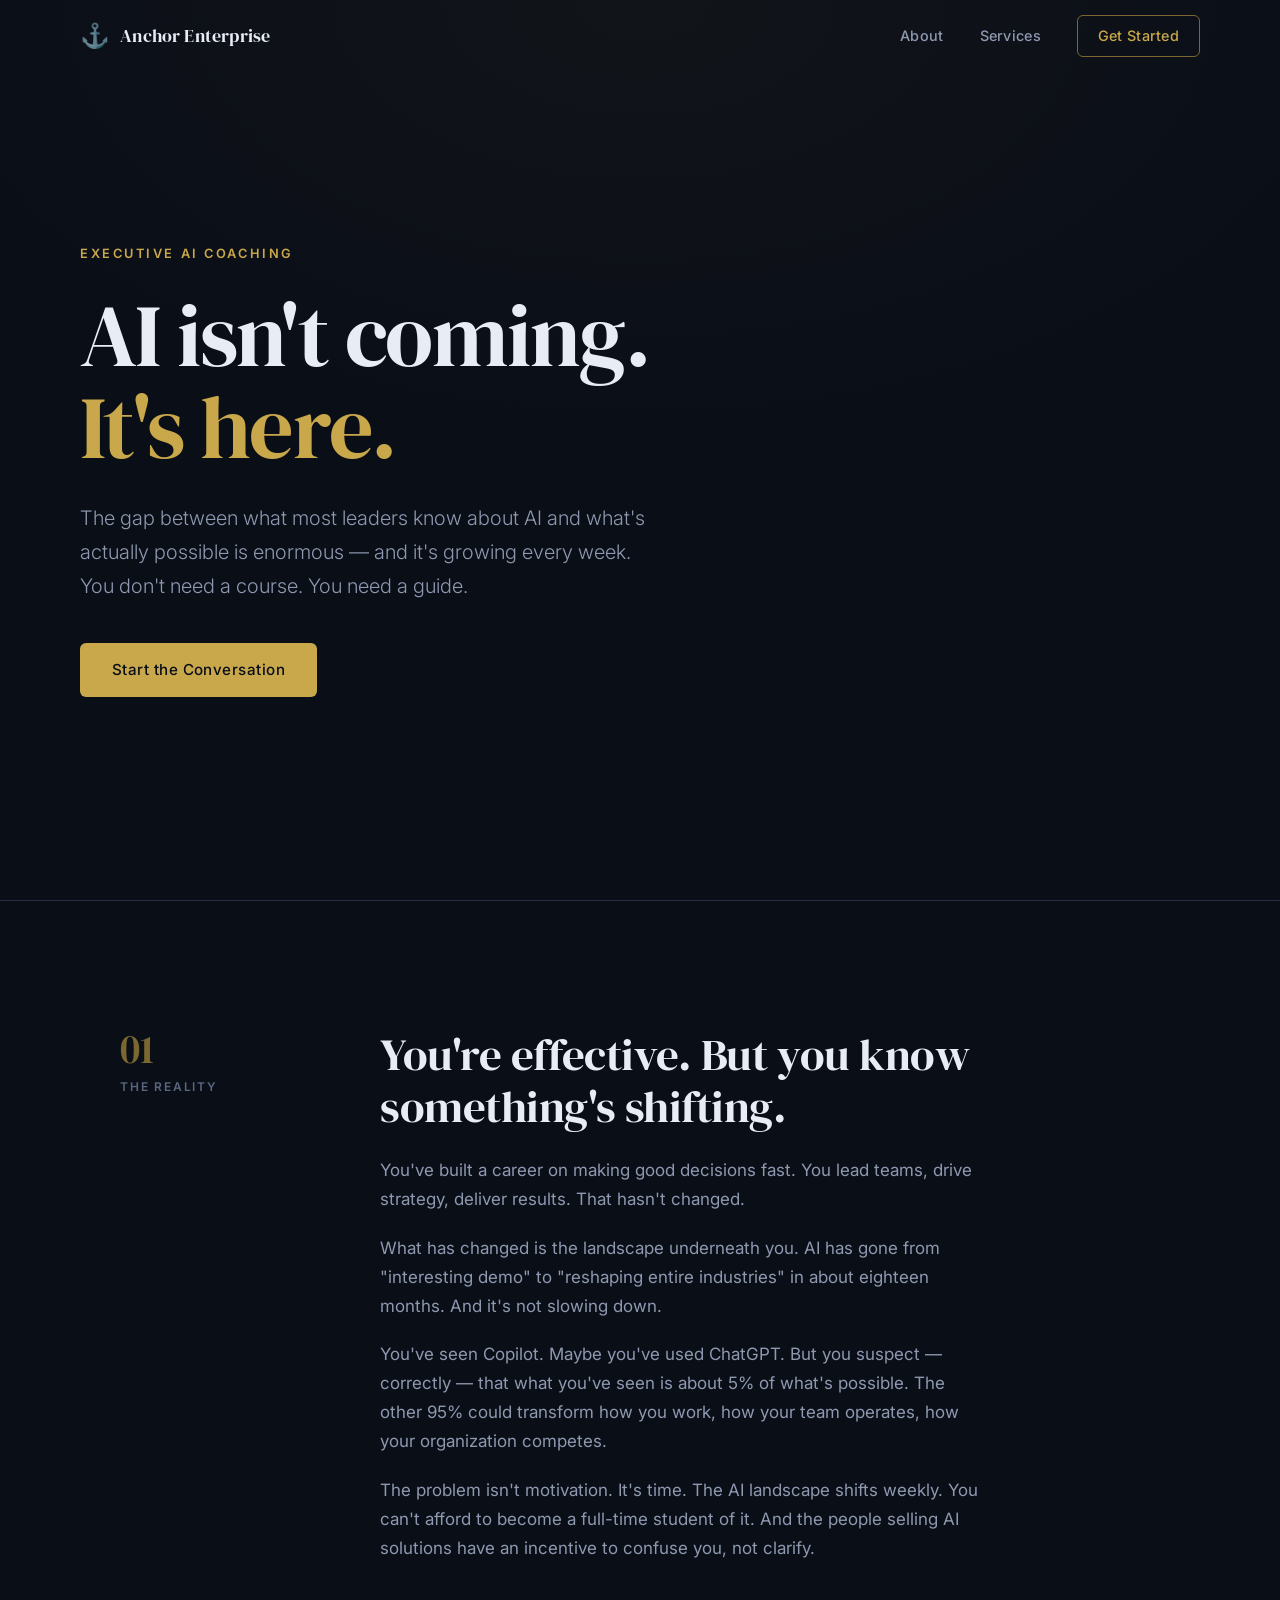
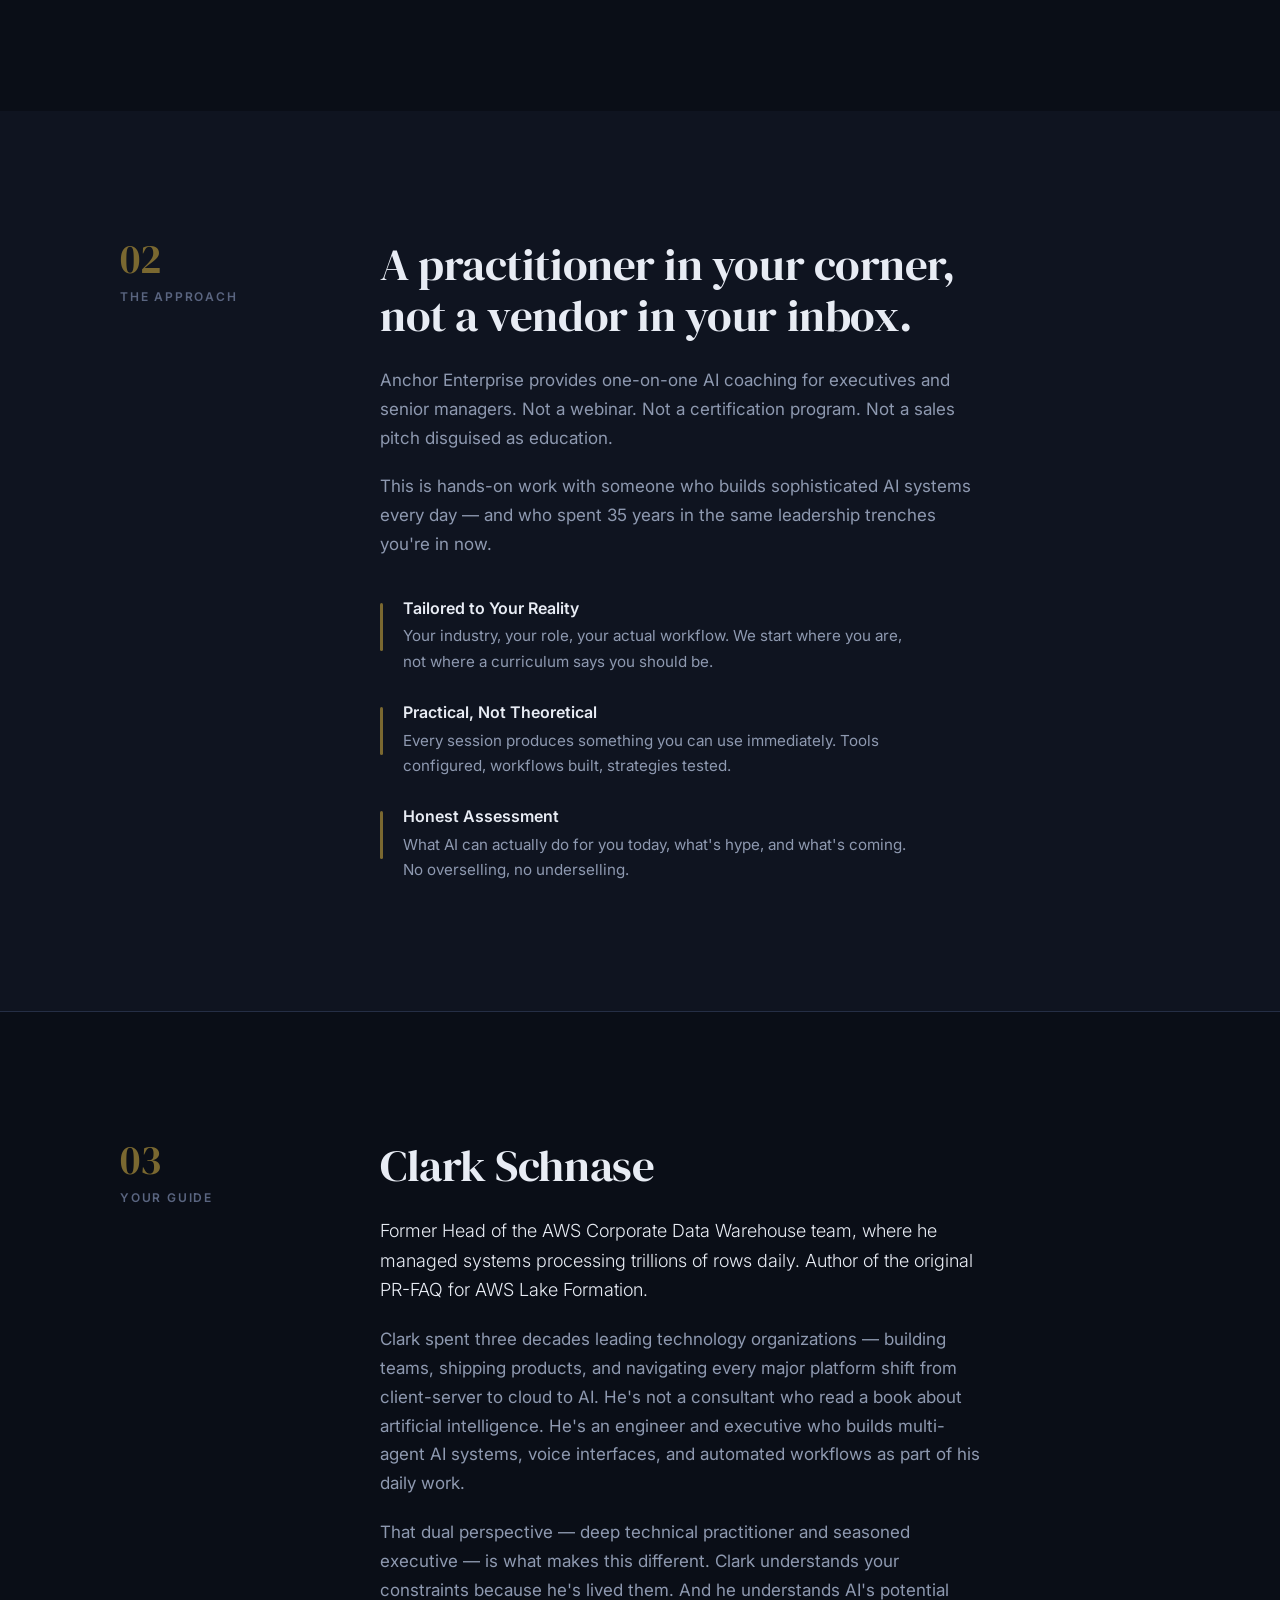
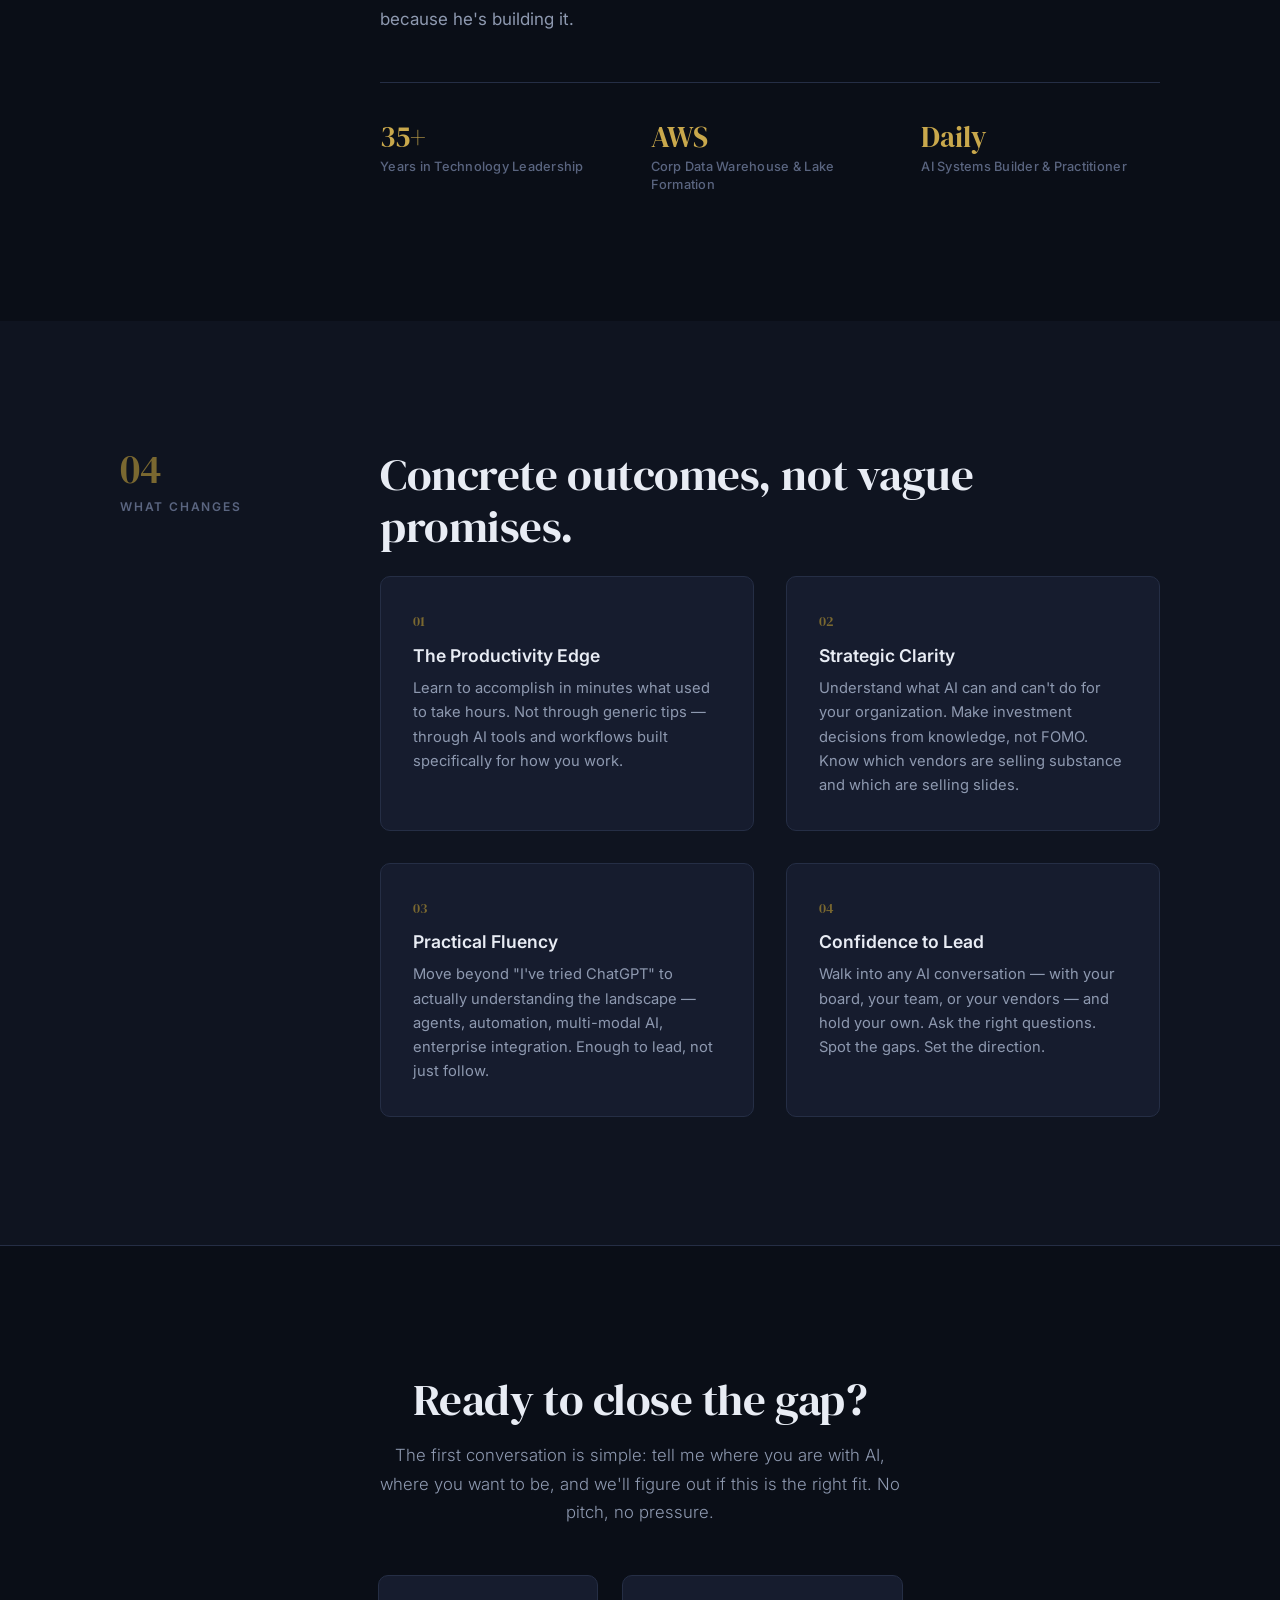
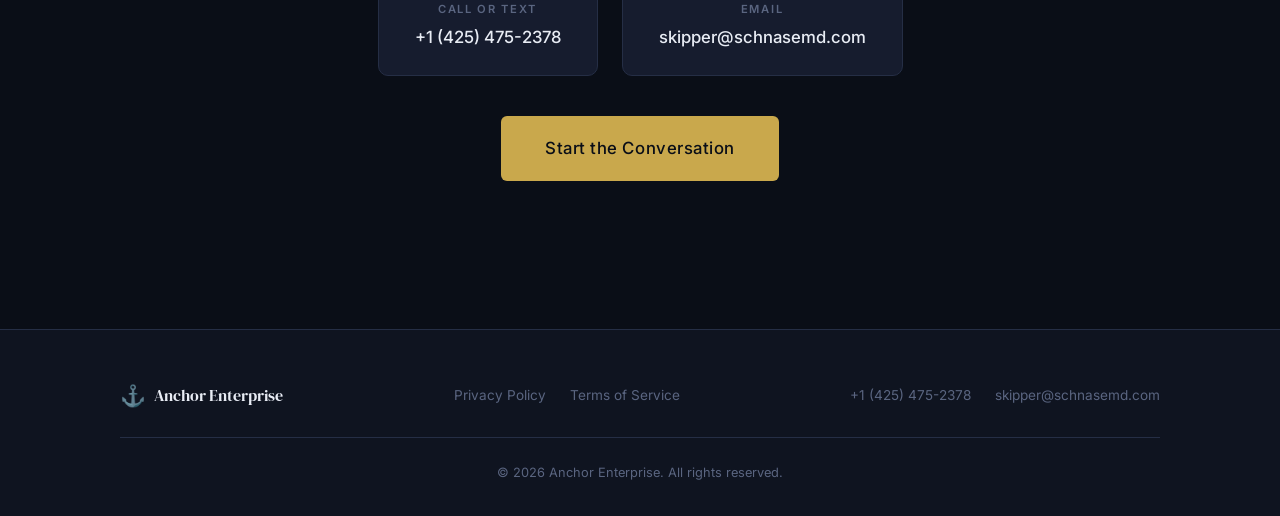
==== index.html @ 8efbda80 "Initial commit: Anchor Enterprise website Static site for anchor-enterprise.com — executive AI coach" ====
<!DOCTYPE html>
<html lang="en">
<head>
    <meta charset="UTF-8">
    <meta name="viewport" content="width=device-width, initial-scale=1.0">
    <title>Anchor Enterprise — Executive AI Coaching</title>
    <meta name="description" content="One-on-one AI coaching for executives and managers. Bridge the gap between what you know about AI and what's actually possible. Led by Clark Schnase, former Head of AWS Corp Data Warehouse.">
    <meta name="keywords" content="executive AI coaching, AI consulting, leadership AI training, Clark Schnase, AI strategy">
    <meta property="og:title" content="Anchor Enterprise — Executive AI Coaching">
    <meta property="og:description" content="AI has exploded far beyond chatbots. Most executives don't know what they're missing. We fix that.">
    <meta property="og:type" content="website">
    <meta property="og:url" content="https://anchor-enterprise.com">
    <link rel="canonical" href="https://anchor-enterprise.com">
    <link rel="preconnect" href="https://fonts.googleapis.com">
    <link rel="preconnect" href="https://fonts.gstatic.com" crossorigin>
    <link href="https://fonts.googleapis.com/css2?family=DM+Serif+Display&family=Inter:wght@300;400;500;600&display=swap" rel="stylesheet">
    <link rel="stylesheet" href="styles.css">
</head>
<body>
    <!-- Navigation -->
    <nav class="nav" id="nav">
        <div class="nav-inner">
            <a href="/" class="nav-logo">
                <span class="anchor-icon">⚓</span>
                <span class="logo-text">Anchor Enterprise</span>
            </a>
            <div class="nav-links">
                <a href="#about">About</a>
                <a href="#services">Services</a>
                <a href="#contact" class="nav-cta">Get Started</a>
            </div>
            <button class="mobile-toggle" id="mobile-toggle" aria-label="Menu">
                <span></span>
                <span></span>
            </button>
        </div>
    </nav>

    <!-- Mobile Menu -->
    <div class="mobile-menu" id="mobile-menu">
        <a href="#about">About</a>
        <a href="#services">Services</a>
        <a href="#contact" class="nav-cta">Get Started</a>
    </div>

    <!-- Hero -->
    <header class="hero">
        <div class="hero-content">
            <div class="hero-eyebrow reveal">Executive AI Coaching</div>
            <h1 class="hero-title reveal">
                AI isn't coming.<br>
                <span class="highlight">It's here.</span>
            </h1>
            <p class="hero-sub reveal">
                The gap between what most leaders know about AI and what's actually possible is enormous — and it's growing every week. You don't need a course. You need a guide.
            </p>
            <div class="hero-cta reveal">
                <a href="#contact" class="btn btn-primary">Start the Conversation</a>
            </div>
        </div>
        <div class="hero-fade"></div>
    </header>

    <!-- Problem -->
    <section class="section section-problem" id="problem">
        <div class="container">
            <div class="split">
                <div class="split-label reveal">
                    <span class="section-number">01</span>
                    <span class="section-label">The Reality</span>
                </div>
                <div class="split-content">
                    <h2 class="section-title reveal">You're effective. But you know something's shifting.</h2>
                    <div class="prose reveal">
                        <p>
                            You've built a career on making good decisions fast. You lead teams, drive strategy, deliver results. That hasn't changed.
                        </p>
                        <p>
                            What has changed is the landscape underneath you. AI has gone from "interesting demo" to "reshaping entire industries" in about eighteen months. And it's not slowing down.
                        </p>
                        <p>
                            You've seen Copilot. Maybe you've used ChatGPT. But you suspect — correctly — that what you've seen is about 5% of what's possible. The other 95% could transform how you work, how your team operates, how your organization competes.
                        </p>
                        <p>
                            The problem isn't motivation. It's time. The AI landscape shifts weekly. You can't afford to become a full-time student of it. And the people selling AI solutions have an incentive to confuse you, not clarify.
                        </p>
                    </div>
                </div>
            </div>
        </div>
    </section>

    <!-- Solution -->
    <section class="section section-solution">
        <div class="container">
            <div class="split">
                <div class="split-label reveal">
                    <span class="section-number">02</span>
                    <span class="section-label">The Approach</span>
                </div>
                <div class="split-content">
                    <h2 class="section-title reveal">A practitioner in your corner,<br>not a vendor in your inbox.</h2>
                    <div class="prose reveal">
                        <p>
                            Anchor Enterprise provides one-on-one AI coaching for executives and senior managers. Not a webinar. Not a certification program. Not a sales pitch disguised as education.
                        </p>
                        <p>
                            This is hands-on work with someone who builds sophisticated AI systems every day — and who spent 35 years in the same leadership trenches you're in now.
                        </p>
                    </div>
                    <div class="features reveal">
                        <div class="feature">
                            <div class="feature-marker"></div>
                            <div>
                                <h3>Tailored to Your Reality</h3>
                                <p>Your industry, your role, your actual workflow. We start where you are, not where a curriculum says you should be.</p>
                            </div>
                        </div>
                        <div class="feature">
                            <div class="feature-marker"></div>
                            <div>
                                <h3>Practical, Not Theoretical</h3>
                                <p>Every session produces something you can use immediately. Tools configured, workflows built, strategies tested.</p>
                            </div>
                        </div>
                        <div class="feature">
                            <div class="feature-marker"></div>
                            <div>
                                <h3>Honest Assessment</h3>
                                <p>What AI can actually do for you today, what's hype, and what's coming. No overselling, no underselling.</p>
                            </div>
                        </div>
                    </div>
                </div>
            </div>
        </div>
    </section>

    <!-- About -->
    <section class="section section-about" id="about">
        <div class="container">
            <div class="split">
                <div class="split-label reveal">
                    <span class="section-number">03</span>
                    <span class="section-label">Your Guide</span>
                </div>
                <div class="split-content">
                    <h2 class="section-title reveal">Clark Schnase</h2>
                    <div class="prose reveal">
                        <p class="lead">
                            Former Head of the AWS Corporate Data Warehouse team, where he managed systems processing trillions of rows daily. Author of the original PR-FAQ for AWS Lake Formation.
                        </p>
                        <p>
                            Clark spent three decades leading technology organizations — building teams, shipping products, and navigating every major platform shift from client-server to cloud to AI. He's not a consultant who read a book about artificial intelligence. He's an engineer and executive who builds multi-agent AI systems, voice interfaces, and automated workflows as part of his daily work.
                        </p>
                        <p>
                            That dual perspective — deep technical practitioner and seasoned executive — is what makes this different. Clark understands your constraints because he's lived them. And he understands AI's potential because he's building it.
                        </p>
                    </div>
                    <div class="credentials reveal">
                        <div class="credential">
                            <span class="credential-number">35+</span>
                            <span class="credential-label">Years in Technology Leadership</span>
                        </div>
                        <div class="credential">
                            <span class="credential-number">AWS</span>
                            <span class="credential-label">Corp Data Warehouse &amp; Lake Formation</span>
                        </div>
                        <div class="credential">
                            <span class="credential-number">Daily</span>
                            <span class="credential-label">AI Systems Builder &amp; Practitioner</span>
                        </div>
                    </div>
                </div>
            </div>
        </div>
    </section>

    <!-- Outcomes -->
    <section class="section section-outcomes" id="services">
        <div class="container">
            <div class="split">
                <div class="split-label reveal">
                    <span class="section-number">04</span>
                    <span class="section-label">What Changes</span>
                </div>
                <div class="split-content">
                    <h2 class="section-title reveal">Concrete outcomes, not vague promises.</h2>
                    <div class="outcomes-grid reveal">
                        <div class="outcome">
                            <span class="outcome-number">01</span>
                            <h3>The Productivity Edge</h3>
                            <p>Learn to accomplish in minutes what used to take hours. Not through generic tips — through AI tools and workflows built specifically for how you work.</p>
                        </div>
                        <div class="outcome">
                            <span class="outcome-number">02</span>
                            <h3>Strategic Clarity</h3>
                            <p>Understand what AI can and can't do for your organization. Make investment decisions from knowledge, not FOMO. Know which vendors are selling substance and which are selling slides.</p>
                        </div>
                        <div class="outcome">
                            <span class="outcome-number">03</span>
                            <h3>Practical Fluency</h3>
                            <p>Move beyond "I've tried ChatGPT" to actually understanding the landscape — agents, automation, multi-modal AI, enterprise integration. Enough to lead, not just follow.</p>
                        </div>
                        <div class="outcome">
                            <span class="outcome-number">04</span>
                            <h3>Confidence to Lead</h3>
                            <p>Walk into any AI conversation — with your board, your team, or your vendors — and hold your own. Ask the right questions. Spot the gaps. Set the direction.</p>
                        </div>
                    </div>
                </div>
            </div>
        </div>
    </section>

    <!-- Contact -->
    <section class="section section-contact" id="contact">
        <div class="container">
            <div class="contact-block reveal">
                <div class="contact-header">
                    <h2 class="section-title">Ready to close the gap?</h2>
                    <p class="contact-sub">The first conversation is simple: tell me where you are with AI, where you want to be, and we'll figure out if this is the right fit. No pitch, no pressure.</p>
                </div>
                <div class="contact-methods">
                    <a href="tel:+14254752378" class="contact-method">
                        <span class="contact-label">Call or Text</span>
                        <span class="contact-value">+1 (425) 475-2378</span>
                    </a>
                    <a href="mailto:skipper@schnasemd.com" class="contact-method">
                        <span class="contact-label">Email</span>
                        <span class="contact-value">skipper@schnasemd.com</span>
                    </a>
                </div>
                <div class="contact-cta">
                    <a href="mailto:skipper@schnasemd.com?subject=AI%20Coaching%20Inquiry" class="btn btn-primary btn-large">Start the Conversation</a>
                </div>
            </div>
        </div>
    </section>

    <!-- Footer -->
    <footer class="footer">
        <div class="container">
            <div class="footer-inner">
                <div class="footer-brand">
                    <span class="anchor-icon">⚓</span>
                    <span>Anchor Enterprise</span>
                </div>
                <div class="footer-links">
                    <a href="/privacy.html">Privacy Policy</a>
                    <a href="/terms.html">Terms of Service</a>
                </div>
                <div class="footer-contact">
                    <a href="tel:+14254752378">+1 (425) 475-2378</a>
                    <a href="mailto:skipper@schnasemd.com">skipper@schnasemd.com</a>
                </div>
            </div>
            <div class="footer-bottom">
                <p>&copy; 2026 Anchor Enterprise. All rights reserved.</p>
            </div>
        </div>
    </footer>

    <script src="main.js"></script>
</body>
</html>
---- styles.css ----
/* ============================================
   Anchor Enterprise — Styles
   ============================================ */

/* --- Design Tokens --- */
:root {
    /* Palette */
    --bg-deep:      #0a0e17;
    --bg-primary:   #0f1420;
    --bg-elevated:  #161c2e;
    --bg-surface:   #1c2438;
    --border:       #252e45;
    --border-light: #2a3452;

    /* Text */
    --text-primary:   #e8ecf4;
    --text-secondary: #8e99b0;
    --text-tertiary:  #5a6580;
    --text-inverse:   #0a0e17;

    /* Accent — warm gold */
    --accent:       #c9a84c;
    --accent-light: #dfc06e;
    --accent-dim:   #7a6830;
    --accent-glow:  rgba(201, 168, 76, 0.12);

    /* Typography */
    --font-heading: 'DM Serif Display', Georgia, serif;
    --font-body:    'Inter', -apple-system, BlinkMacSystemFont, 'Segoe UI', sans-serif;

    /* Spacing */
    --section-pad: clamp(80px, 10vw, 140px);
    --container:   1120px;

    /* Transitions */
    --ease-out: cubic-bezier(0.16, 1, 0.3, 1);
}

/* --- Reset & Base --- */
*, *::before, *::after {
    margin: 0;
    padding: 0;
    box-sizing: border-box;
}

html {
    scroll-behavior: smooth;
    -webkit-font-smoothing: antialiased;
    -moz-osx-font-smoothing: grayscale;
}

body {
    font-family: var(--font-body);
    font-weight: 400;
    font-size: 17px;
    line-height: 1.7;
    color: var(--text-secondary);
    background: var(--bg-deep);
    overflow-x: hidden;
}

::selection {
    background: var(--accent);
    color: var(--text-inverse);
}

a {
    color: var(--accent);
    text-decoration: none;
    transition: color 0.2s ease;
}

a:hover {
    color: var(--accent-light);
}

img {
    max-width: 100%;
    display: block;
}

/* --- Container --- */
.container {
    max-width: var(--container);
    margin: 0 auto;
    padding: 0 clamp(20px, 5vw, 40px);
}

/* --- Typography --- */
h1, h2, h3, h4 {
    font-family: var(--font-heading);
    color: var(--text-primary);
    font-weight: 400;
    line-height: 1.15;
}

.section-title {
    font-size: clamp(1.8rem, 4vw, 2.8rem);
    margin-bottom: 1.5rem;
    letter-spacing: -0.01em;
}

.prose p {
    margin-bottom: 1.25rem;
    max-width: 600px;
}

.prose p.lead {
    font-size: 1.125rem;
    color: var(--text-primary);
    font-weight: 300;
    line-height: 1.65;
}

/* --- Navigation --- */
.nav {
    position: fixed;
    top: 0;
    left: 0;
    right: 0;
    z-index: 1000;
    padding: 0 clamp(20px, 5vw, 40px);
    transition: background 0.3s ease, box-shadow 0.3s ease;
}

.nav.scrolled {
    background: rgba(15, 20, 32, 0.92);
    backdrop-filter: blur(20px);
    -webkit-backdrop-filter: blur(20px);
    box-shadow: 0 1px 0 var(--border);
}

.nav-inner {
    max-width: var(--container);
    margin: 0 auto;
    display: flex;
    align-items: center;
    justify-content: space-between;
    height: 72px;
}

.nav-logo {
    display: flex;
    align-items: center;
    gap: 10px;
    color: var(--text-primary);
    font-family: var(--font-heading);
    font-size: 1.15rem;
    letter-spacing: 0.01em;
}

.nav-logo:hover {
    color: var(--text-primary);
}

.anchor-icon {
    font-size: 1.3em;
    opacity: 0.7;
}

.nav-links {
    display: flex;
    align-items: center;
    gap: 36px;
}

.nav-links a {
    color: var(--text-secondary);
    font-size: 0.9rem;
    font-weight: 500;
    letter-spacing: 0.02em;
    transition: color 0.2s ease;
}

.nav-links a:hover {
    color: var(--text-primary);
}

.nav-links .nav-cta {
    color: var(--accent);
    border: 1px solid var(--accent-dim);
    padding: 8px 20px;
    border-radius: 6px;
    transition: all 0.2s ease;
}

.nav-links .nav-cta:hover {
    background: var(--accent-glow);
    border-color: var(--accent);
    color: var(--accent-light);
}

/* Mobile Toggle */
.mobile-toggle {
    display: none;
    flex-direction: column;
    gap: 6px;
    background: none;
    border: none;
    cursor: pointer;
    padding: 8px;
}

.mobile-toggle span {
    width: 24px;
    height: 2px;
    background: var(--text-secondary);
    transition: all 0.3s ease;
}

.mobile-menu {
    display: none;
    position: fixed;
    top: 72px;
    left: 0;
    right: 0;
    background: rgba(15, 20, 32, 0.98);
    backdrop-filter: blur(20px);
    padding: 20px clamp(20px, 5vw, 40px);
    z-index: 999;
    flex-direction: column;
    gap: 16px;
    border-bottom: 1px solid var(--border);
}

.mobile-menu a {
    color: var(--text-secondary);
    font-size: 1rem;
    padding: 8px 0;
}

.mobile-menu.open {
    display: flex;
}

/* --- Hero --- */
.hero {
    min-height: 100vh;
    display: flex;
    align-items: center;
    justify-content: center;
    position: relative;
    padding: 120px clamp(20px, 5vw, 40px) 80px;
    background:
        radial-gradient(ellipse 60% 50% at 50% 0%, rgba(201, 168, 76, 0.04) 0%, transparent 100%),
        var(--bg-deep);
}

.hero-content {
    max-width: var(--container);
    width: 100%;
}

.hero-eyebrow {
    font-size: 0.8rem;
    font-weight: 600;
    letter-spacing: 0.2em;
    text-transform: uppercase;
    color: var(--accent);
    margin-bottom: 24px;
}

.hero-title {
    font-size: clamp(2.8rem, 7vw, 5.5rem);
    line-height: 1.05;
    margin-bottom: 28px;
    letter-spacing: -0.02em;
}

.hero-title .highlight {
    color: var(--accent);
}

.hero-sub {
    font-size: clamp(1.05rem, 1.8vw, 1.25rem);
    max-width: 580px;
    line-height: 1.7;
    margin-bottom: 40px;
    font-weight: 300;
}

.hero-fade {
    position: absolute;
    bottom: 0;
    left: 0;
    right: 0;
    height: 120px;
    background: linear-gradient(to bottom, transparent, var(--bg-deep));
    pointer-events: none;
}

/* --- Buttons --- */
.btn {
    display: inline-block;
    font-family: var(--font-body);
    font-weight: 500;
    font-size: 0.95rem;
    letter-spacing: 0.03em;
    border: none;
    cursor: pointer;
    transition: all 0.25s var(--ease-out);
    border-radius: 6px;
}

.btn-primary {
    background: var(--accent);
    color: var(--text-inverse);
    padding: 14px 32px;
}

.btn-primary:hover {
    background: var(--accent-light);
    color: var(--text-inverse);
    transform: translateY(-1px);
    box-shadow: 0 8px 30px rgba(201, 168, 76, 0.2);
}

.btn-large {
    padding: 18px 44px;
    font-size: 1.05rem;
}

/* --- Sections --- */
.section {
    padding: var(--section-pad) 0;
}

.section-problem {
    background: var(--bg-deep);
    border-top: 1px solid var(--border);
}

.section-solution {
    background: var(--bg-primary);
}

.section-about {
    background: var(--bg-deep);
    border-top: 1px solid var(--border);
}

.section-outcomes {
    background: var(--bg-primary);
}

.section-contact {
    background: var(--bg-deep);
    border-top: 1px solid var(--border);
    padding-bottom: calc(var(--section-pad) + 20px);
}

/* --- Split Layout --- */
.split {
    display: grid;
    grid-template-columns: 200px 1fr;
    gap: 60px;
    align-items: start;
}

.split-label {
    display: flex;
    flex-direction: column;
    gap: 8px;
    position: sticky;
    top: 100px;
}

.section-number {
    font-family: var(--font-heading);
    font-size: 2.5rem;
    color: var(--accent-dim);
    line-height: 1;
}

.section-label {
    font-size: 0.75rem;
    font-weight: 600;
    letter-spacing: 0.15em;
    text-transform: uppercase;
    color: var(--text-tertiary);
}

/* --- Features --- */
.features {
    display: flex;
    flex-direction: column;
    gap: 28px;
    margin-top: 40px;
}

.feature {
    display: flex;
    gap: 20px;
    align-items: flex-start;
}

.feature-marker {
    width: 3px;
    min-height: 48px;
    background: var(--accent-dim);
    border-radius: 2px;
    margin-top: 4px;
    flex-shrink: 0;
}

.feature h3 {
    font-family: var(--font-body);
    font-size: 1rem;
    font-weight: 600;
    margin-bottom: 6px;
    color: var(--text-primary);
}

.feature p {
    font-size: 0.95rem;
    color: var(--text-secondary);
    max-width: 520px;
}

/* --- Credentials --- */
.credentials {
    display: grid;
    grid-template-columns: repeat(3, 1fr);
    gap: 32px;
    margin-top: 48px;
    padding-top: 40px;
    border-top: 1px solid var(--border);
}

.credential {
    display: flex;
    flex-direction: column;
    gap: 6px;
}

.credential-number {
    font-family: var(--font-heading);
    font-size: 1.8rem;
    color: var(--accent);
    line-height: 1;
}

.credential-label {
    font-size: 0.8rem;
    color: var(--text-tertiary);
    font-weight: 500;
    letter-spacing: 0.02em;
    line-height: 1.4;
}

/* --- Outcomes Grid --- */
.outcomes-grid {
    display: grid;
    grid-template-columns: repeat(2, 1fr);
    gap: 32px;
    margin-top: 12px;
}

.outcome {
    padding: 32px;
    background: var(--bg-elevated);
    border: 1px solid var(--border);
    border-radius: 10px;
    transition: border-color 0.3s ease, box-shadow 0.3s ease;
}

.outcome:hover {
    border-color: var(--border-light);
    box-shadow: 0 4px 20px rgba(0, 0, 0, 0.2);
}

.outcome-number {
    font-family: var(--font-heading);
    font-size: 0.9rem;
    color: var(--accent-dim);
    margin-bottom: 12px;
    display: block;
}

.outcome h3 {
    font-family: var(--font-body);
    font-size: 1.1rem;
    font-weight: 600;
    color: var(--text-primary);
    margin-bottom: 10px;
}

.outcome p {
    font-size: 0.92rem;
    line-height: 1.65;
    color: var(--text-secondary);
}

/* --- Contact --- */
.contact-block {
    max-width: 680px;
    margin: 0 auto;
    text-align: center;
}

.contact-header {
    margin-bottom: 48px;
}

.contact-header .section-title {
    margin-bottom: 16px;
}

.contact-sub {
    font-size: 1.05rem;
    max-width: 520px;
    margin: 0 auto;
    font-weight: 300;
}

.contact-methods {
    display: flex;
    gap: 24px;
    justify-content: center;
    margin-bottom: 40px;
}

.contact-method {
    display: flex;
    flex-direction: column;
    gap: 4px;
    padding: 24px 36px;
    background: var(--bg-elevated);
    border: 1px solid var(--border);
    border-radius: 10px;
    transition: all 0.3s ease;
    text-align: center;
}

.contact-method:hover {
    border-color: var(--accent-dim);
    background: var(--accent-glow);
}

.contact-label {
    font-size: 0.7rem;
    font-weight: 600;
    letter-spacing: 0.15em;
    text-transform: uppercase;
    color: var(--text-tertiary);
}

.contact-value {
    font-size: 1.05rem;
    color: var(--text-primary);
    font-weight: 500;
}

/* --- Footer --- */
.footer {
    background: var(--bg-primary);
    border-top: 1px solid var(--border);
    padding: 48px 0 32px;
}

.footer-inner {
    display: flex;
    justify-content: space-between;
    align-items: center;
    padding-bottom: 24px;
    border-bottom: 1px solid var(--border);
    margin-bottom: 24px;
    flex-wrap: wrap;
    gap: 20px;
}

.footer-brand {
    display: flex;
    align-items: center;
    gap: 8px;
    font-family: var(--font-heading);
    color: var(--text-primary);
    font-size: 1rem;
}

.footer-links {
    display: flex;
    gap: 24px;
}

.footer-links a {
    font-size: 0.85rem;
    color: var(--text-tertiary);
}

.footer-links a:hover {
    color: var(--text-secondary);
}

.footer-contact {
    display: flex;
    gap: 24px;
}

.footer-contact a {
    font-size: 0.85rem;
    color: var(--text-tertiary);
}

.footer-contact a:hover {
    color: var(--text-secondary);
}

.footer-bottom p {
    font-size: 0.8rem;
    color: var(--text-tertiary);
    text-align: center;
}

/* --- Reveal Animations --- */
.reveal {
    opacity: 0;
    transform: translateY(24px);
    transition: opacity 0.7s var(--ease-out), transform 0.7s var(--ease-out);
}

.reveal.visible {
    opacity: 1;
    transform: translateY(0);
}

/* Stagger children */
.reveal:nth-child(2) { transition-delay: 0.1s; }
.reveal:nth-child(3) { transition-delay: 0.2s; }
.reveal:nth-child(4) { transition-delay: 0.3s; }

/* --- Legal Pages --- */
.legal-page {
    padding-top: 120px;
    padding-bottom: var(--section-pad);
    background: var(--bg-deep);
    min-height: 100vh;
}

.legal-page .container {
    max-width: 760px;
}

.legal-page h1 {
    font-size: clamp(2rem, 4vw, 2.8rem);
    margin-bottom: 8px;
}

.legal-page .legal-updated {
    font-size: 0.85rem;
    color: var(--text-tertiary);
    margin-bottom: 48px;
}

.legal-page h2 {
    font-size: 1.3rem;
    margin-top: 40px;
    margin-bottom: 12px;
    color: var(--text-primary);
}

.legal-page h3 {
    font-family: var(--font-body);
    font-size: 1rem;
    font-weight: 600;
    margin-top: 24px;
    margin-bottom: 8px;
    color: var(--text-primary);
}

.legal-page p {
    margin-bottom: 12px;
    max-width: none;
}

.legal-page ul, .legal-page ol {
    margin-bottom: 12px;
    padding-left: 24px;
}

.legal-page li {
    margin-bottom: 6px;
}

.legal-page strong {
    color: var(--text-primary);
}

/* --- Responsive --- */
@media (max-width: 900px) {
    .split {
        grid-template-columns: 1fr;
        gap: 24px;
    }

    .split-label {
        position: static;
        flex-direction: row;
        align-items: center;
        gap: 16px;
    }

    .section-number {
        font-size: 1.5rem;
    }

    .credentials {
        grid-template-columns: 1fr;
        gap: 20px;
    }

    .outcomes-grid {
        grid-template-columns: 1fr;
    }

    .contact-methods {
        flex-direction: column;
        align-items: center;
    }

    .contact-method {
        width: 100%;
        max-width: 320px;
    }

    .footer-inner {
        flex-direction: column;
        text-align: center;
    }

    .footer-contact {
        flex-direction: column;
        gap: 8px;
    }
}

@media (max-width: 640px) {
    body {
        font-size: 16px;
    }

    .nav-links {
        display: none;
    }

    .mobile-toggle {
        display: flex;
    }

    .hero {
        min-height: 85vh;
        padding-top: 100px;
    }

    .hero-title {
        font-size: clamp(2.2rem, 10vw, 3.2rem);
    }

    .section {
        padding: 60px 0;
    }

    .outcome {
        padding: 24px;
    }
}
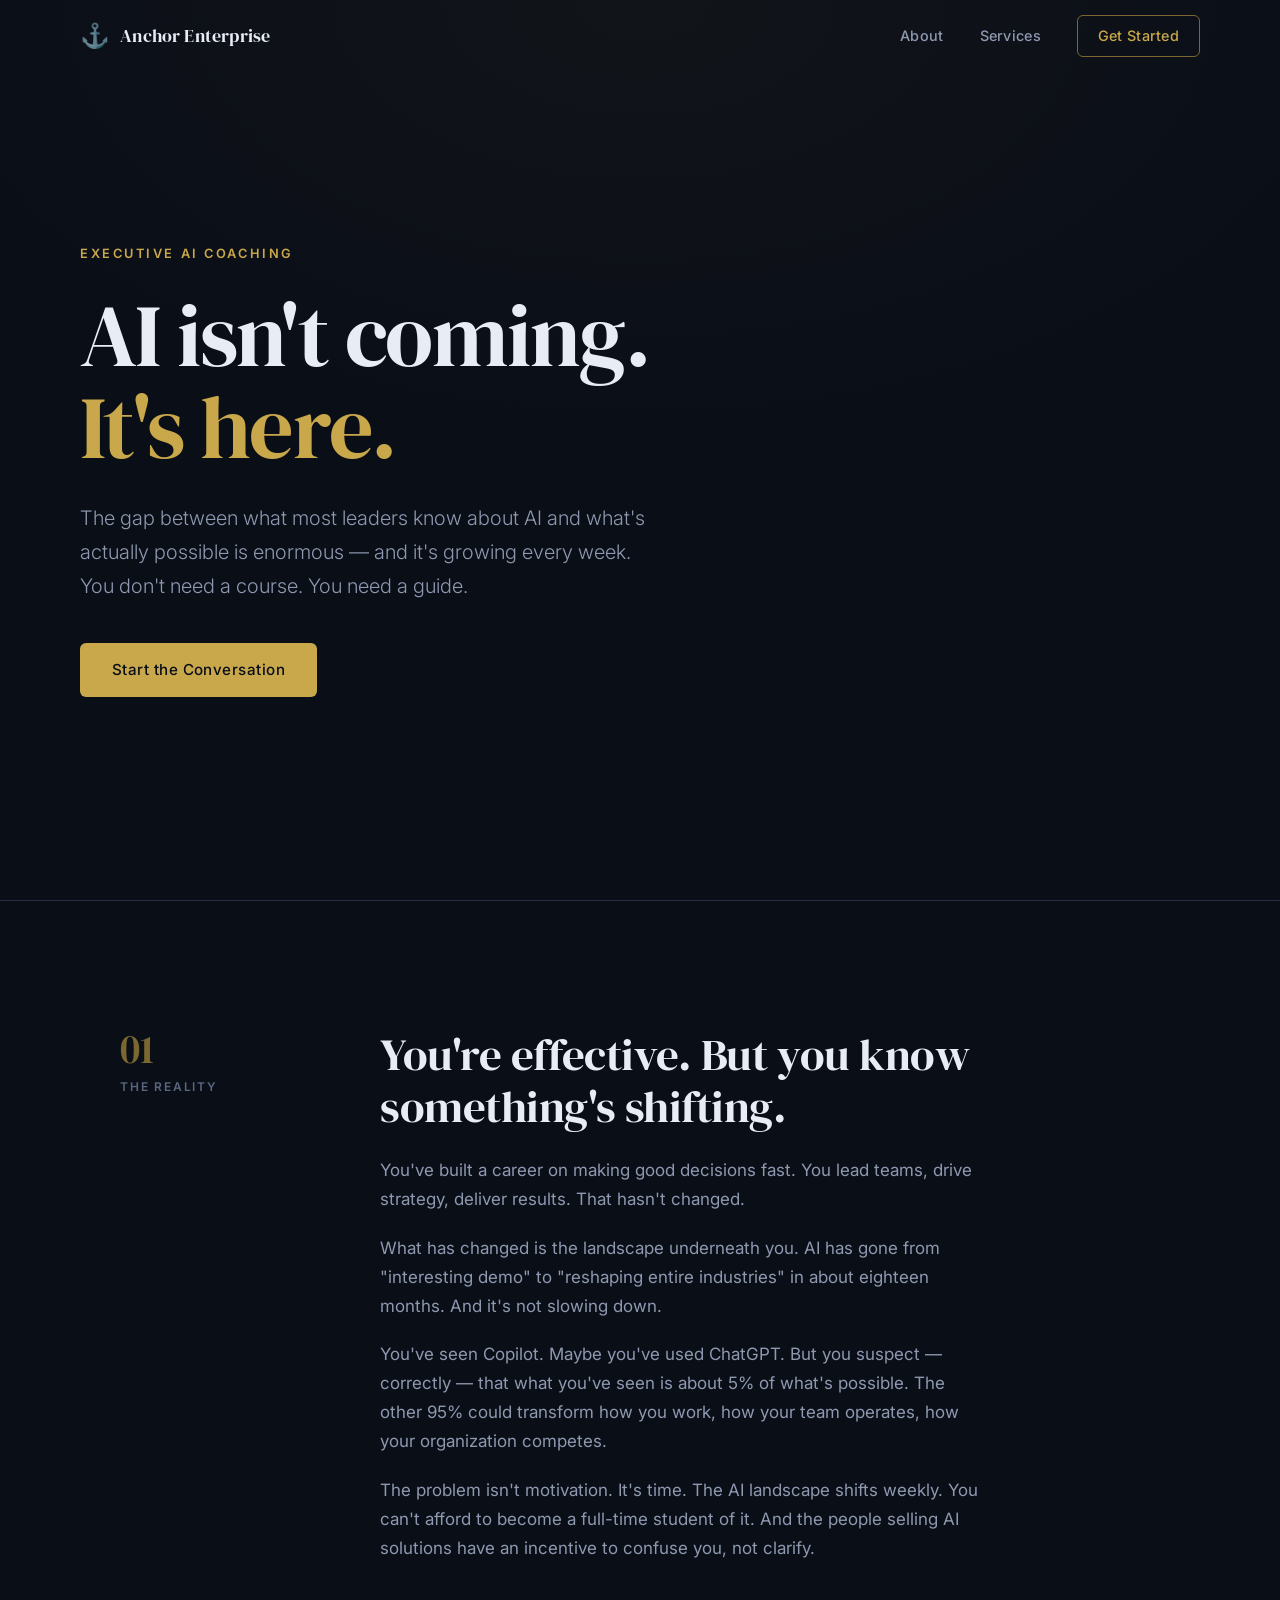
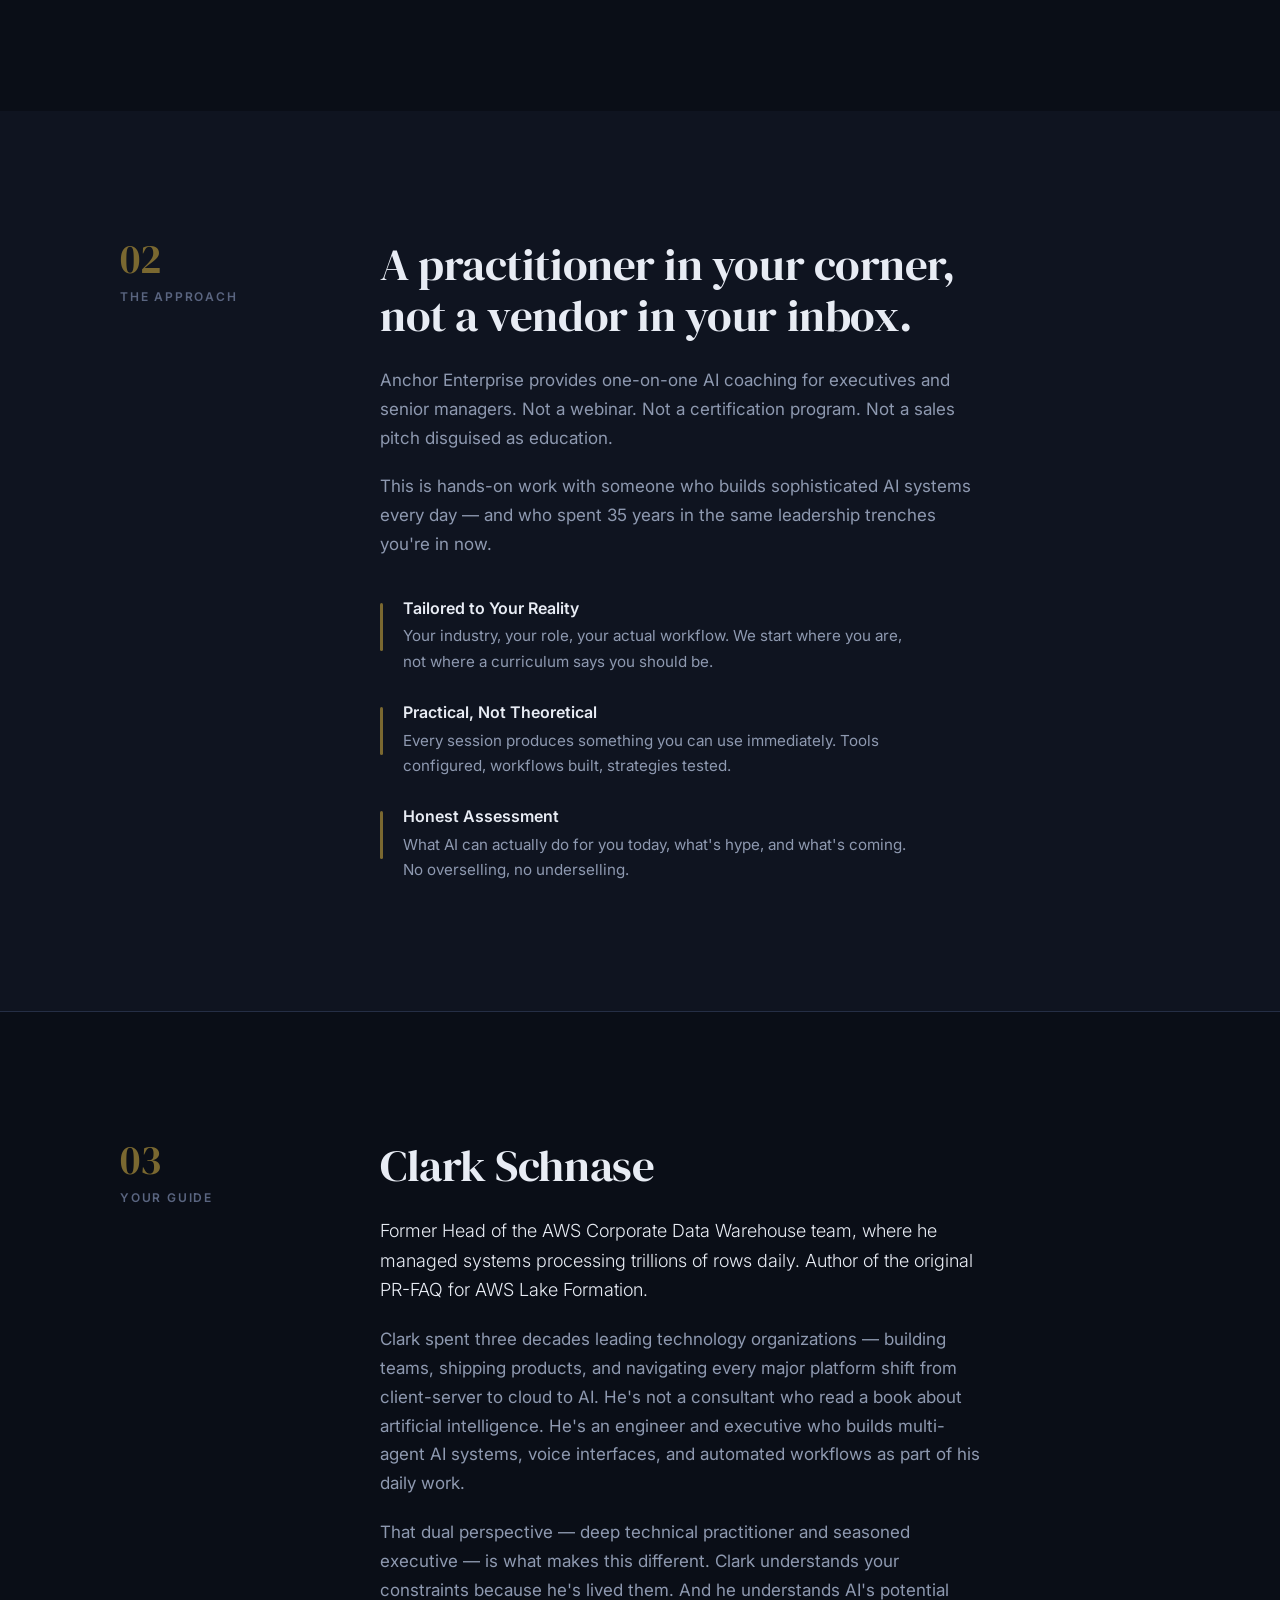
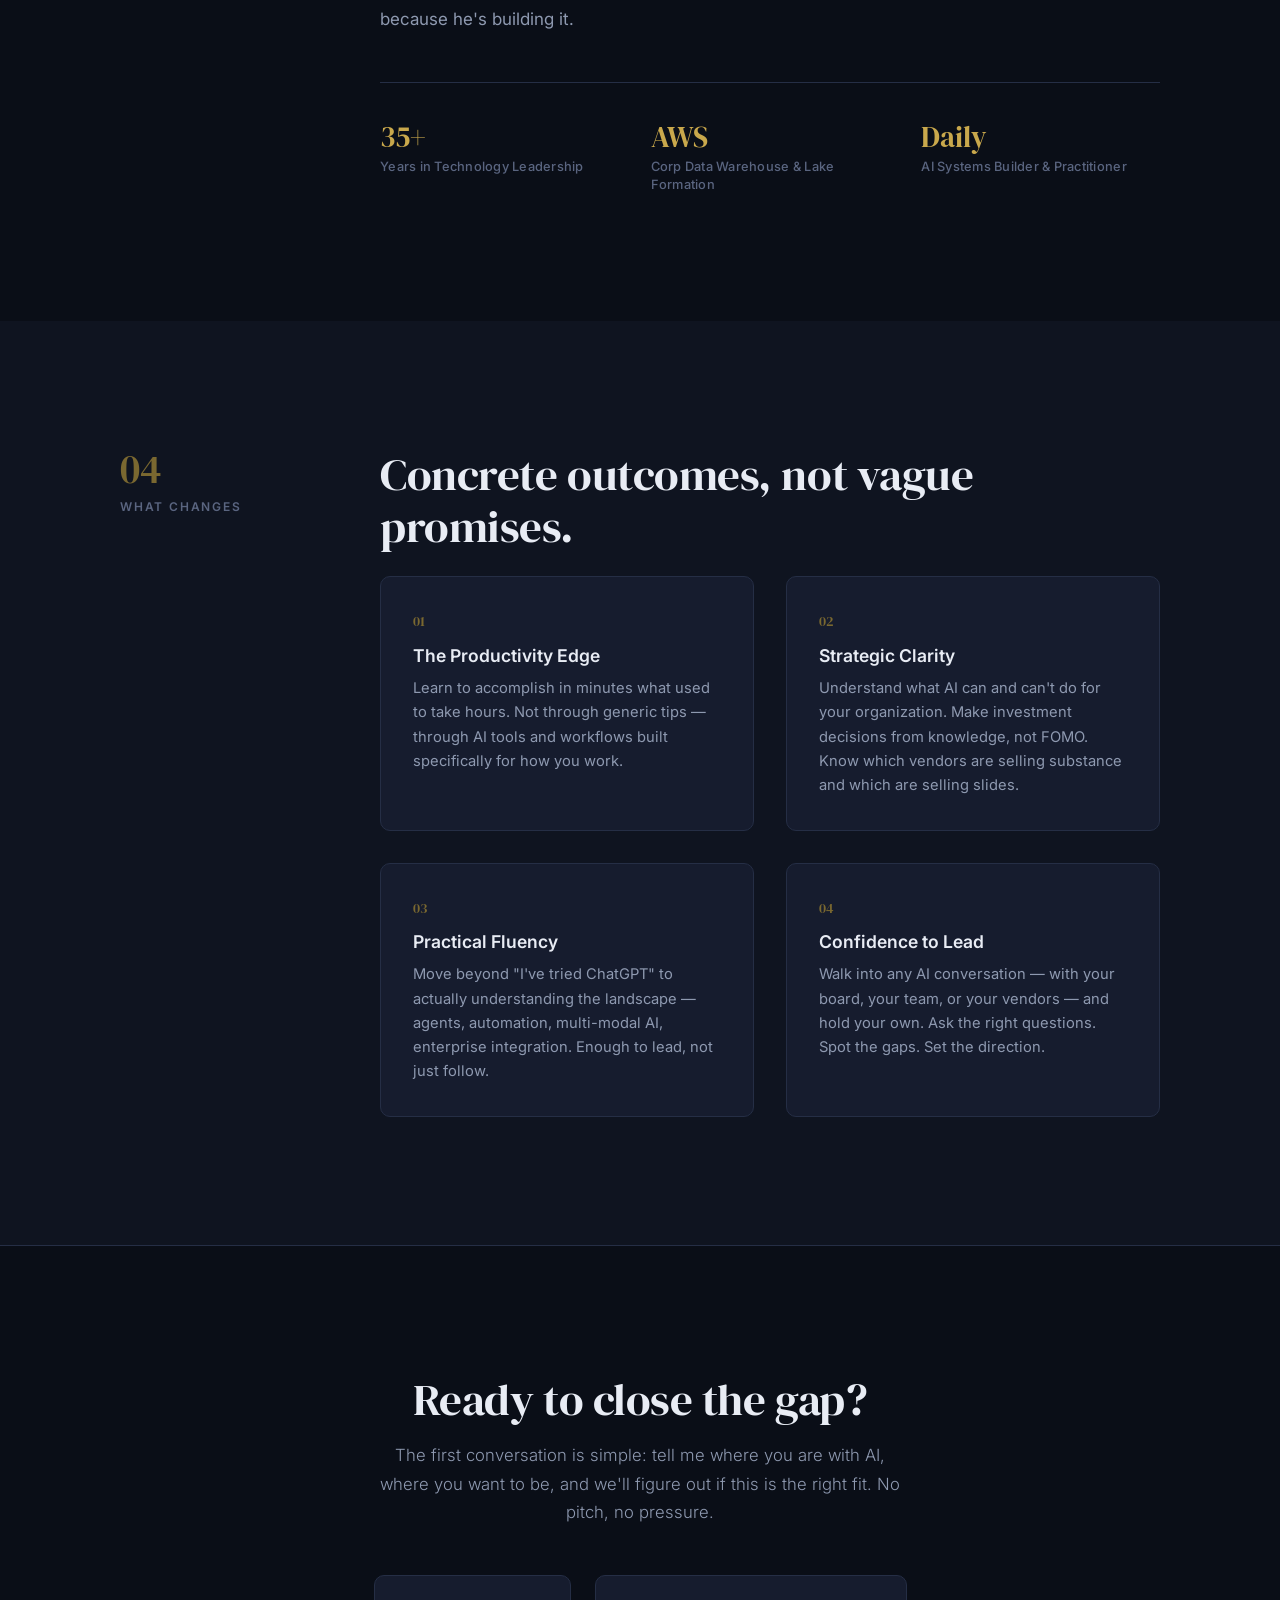
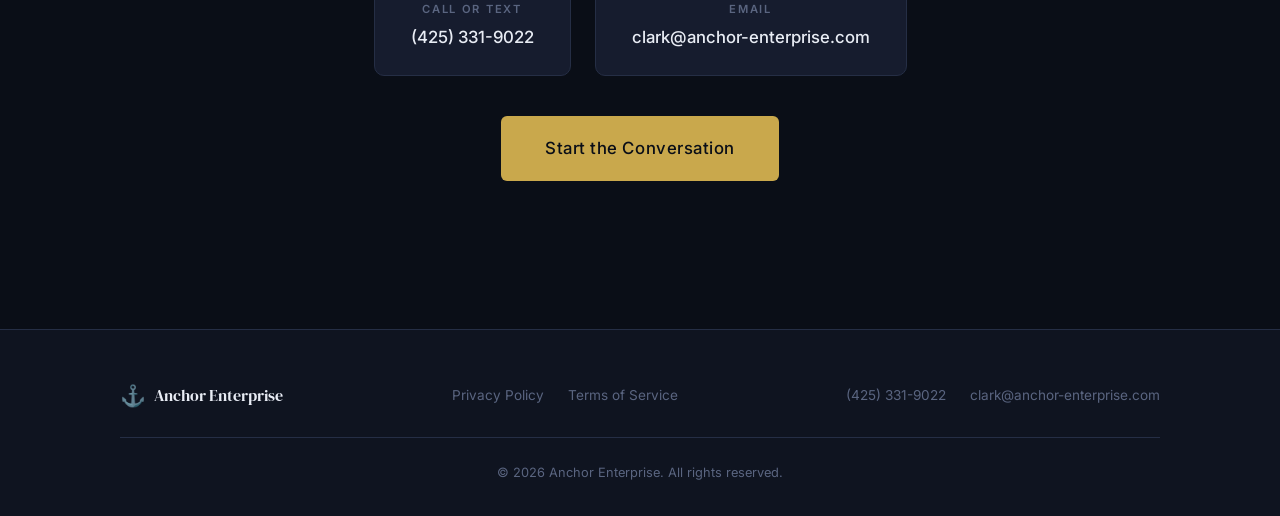
==== commit bc4bebdf: "Update Anchor Enterprise contact information" ====
--- a/index.html
+++ b/index.html
@@ -222,17 +222,17 @@
                     <p class="contact-sub">The first conversation is simple: tell me where you are with AI, where you want to be, and we'll figure out if this is the right fit. No pitch, no pressure.</p>
                 </div>
                 <div class="contact-methods">
-                    <a href="tel:+14254752378" class="contact-method">
+                    <a href="tel:+14253319022" class="contact-method">
                         <span class="contact-label">Call or Text</span>
-                        <span class="contact-value">+1 (425) 475-2378</span>
+                        <span class="contact-value">(425) 331-9022</span>
                     </a>
-                    <a href="mailto:skipper@schnasemd.com" class="contact-method">
+                    <a href="mailto:clark@anchor-enterprise.com" class="contact-method">
                         <span class="contact-label">Email</span>
-                        <span class="contact-value">skipper@schnasemd.com</span>
+                        <span class="contact-value">clark@anchor-enterprise.com</span>
                     </a>
                 </div>
                 <div class="contact-cta">
-                    <a href="mailto:skipper@schnasemd.com?subject=AI%20Coaching%20Inquiry" class="btn btn-primary btn-large">Start the Conversation</a>
+                    <a href="mailto:clark@anchor-enterprise.com?subject=AI%20Coaching%20Inquiry" class="btn btn-primary btn-large">Start the Conversation</a>
                 </div>
             </div>
         </div>
@@ -251,8 +251,8 @@
                     <a href="/terms.html">Terms of Service</a>
                 </div>
                 <div class="footer-contact">
-                    <a href="tel:+14254752378">+1 (425) 475-2378</a>
-                    <a href="mailto:skipper@schnasemd.com">skipper@schnasemd.com</a>
+                    <a href="tel:+14253319022">(425) 331-9022</a>
+                    <a href="mailto:clark@anchor-enterprise.com">clark@anchor-enterprise.com</a>
                 </div>
             </div>
             <div class="footer-bottom">
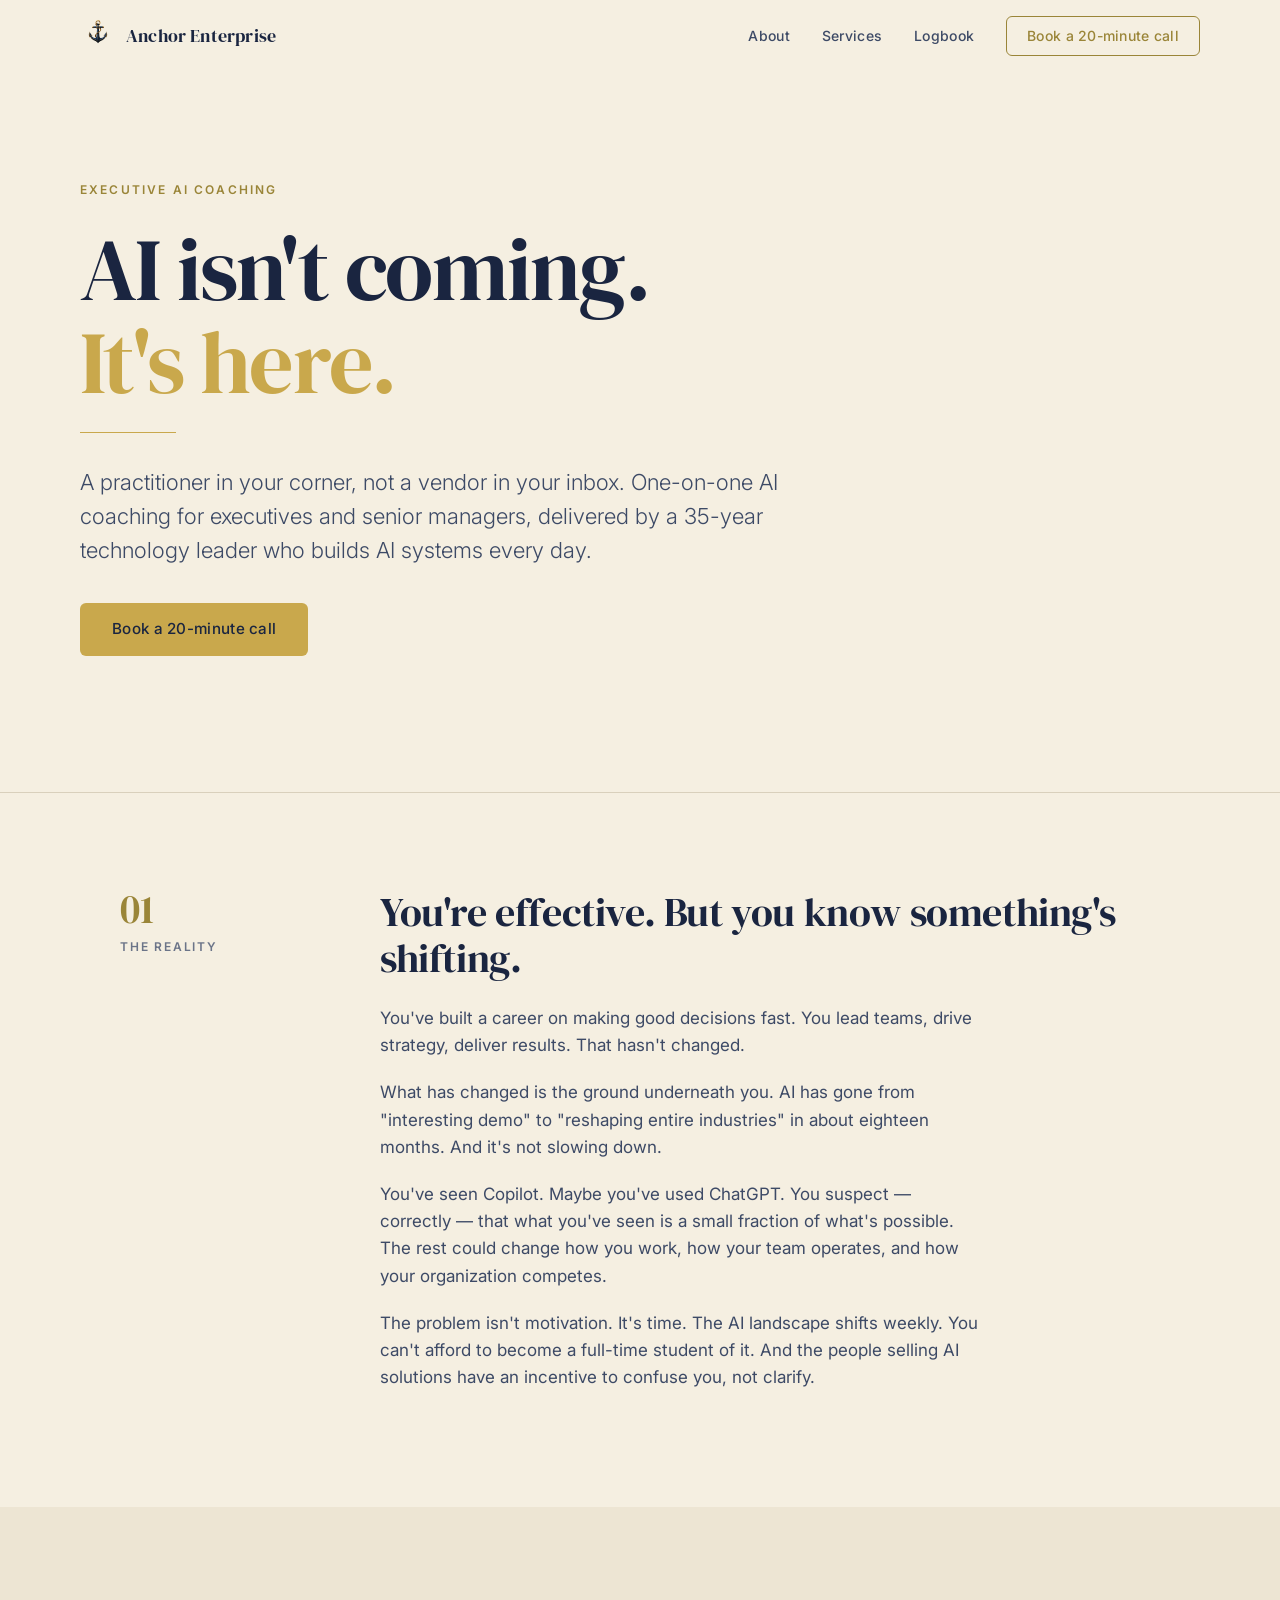
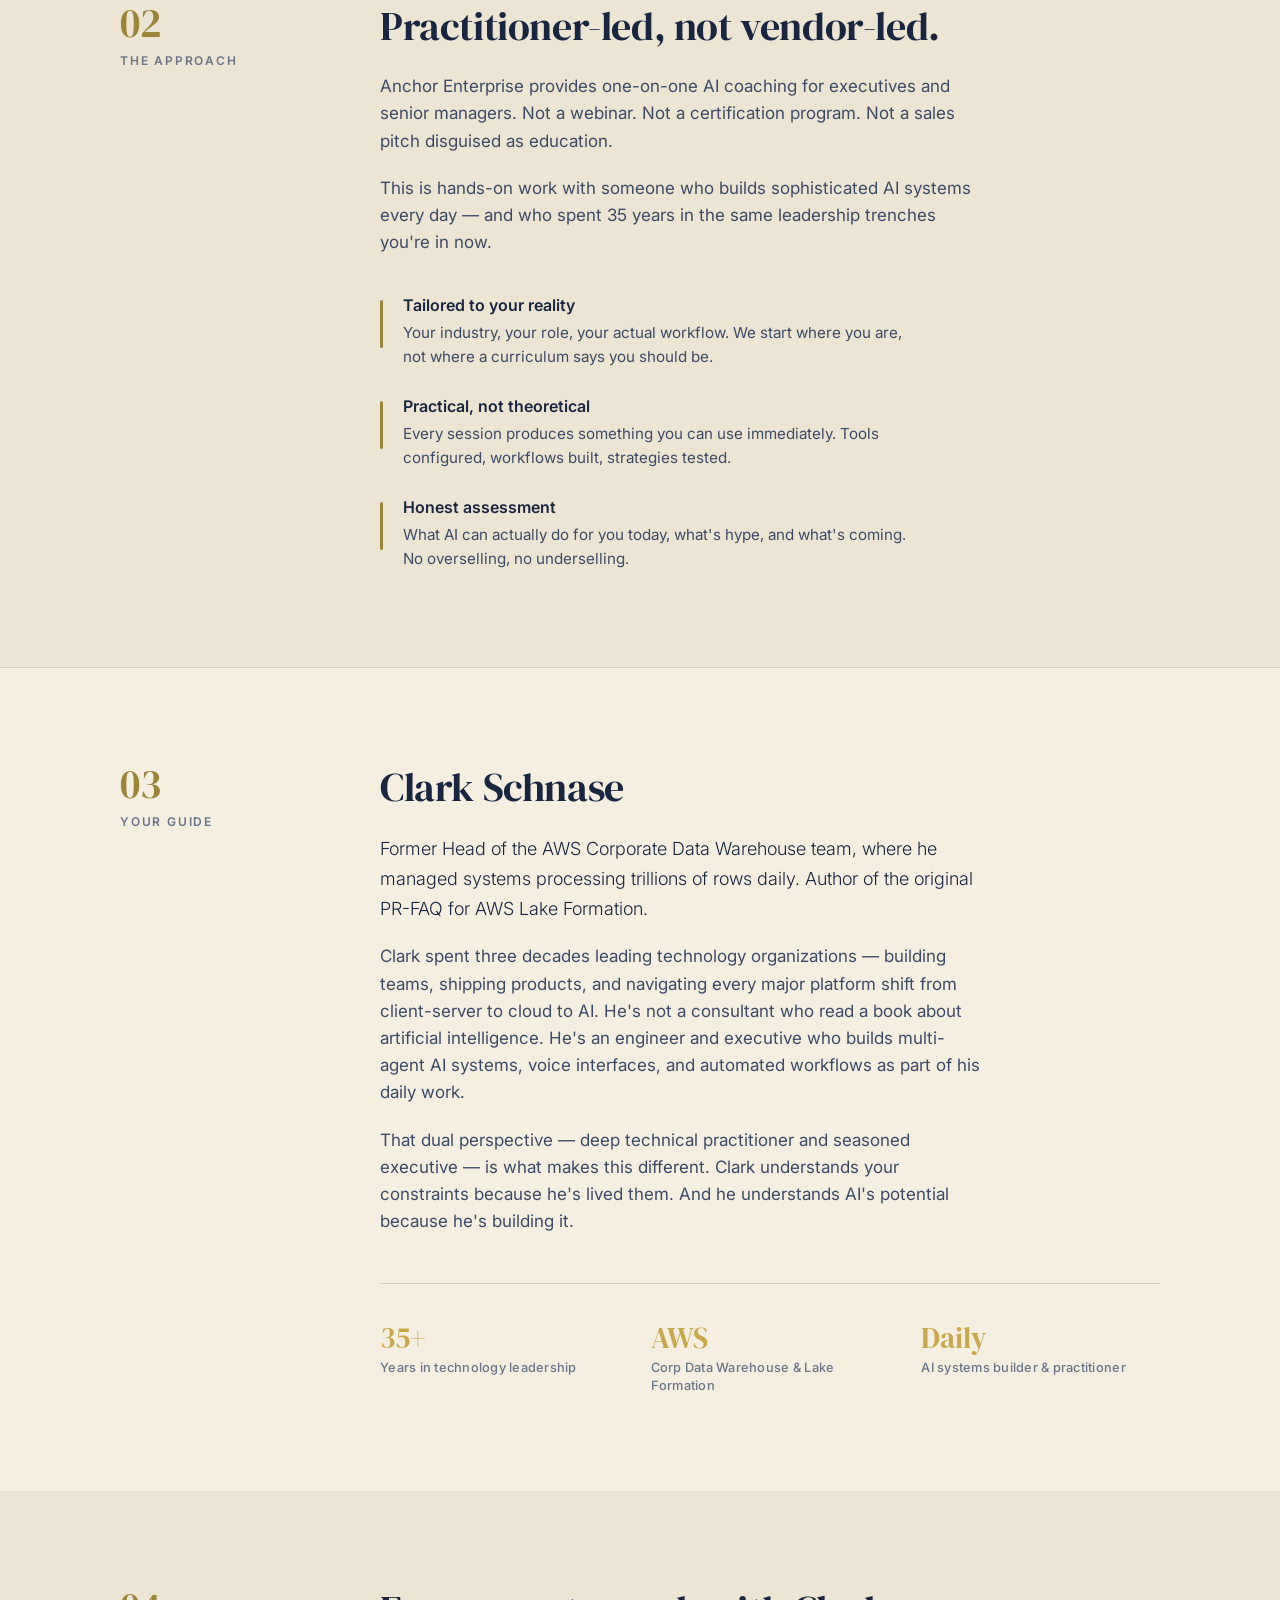
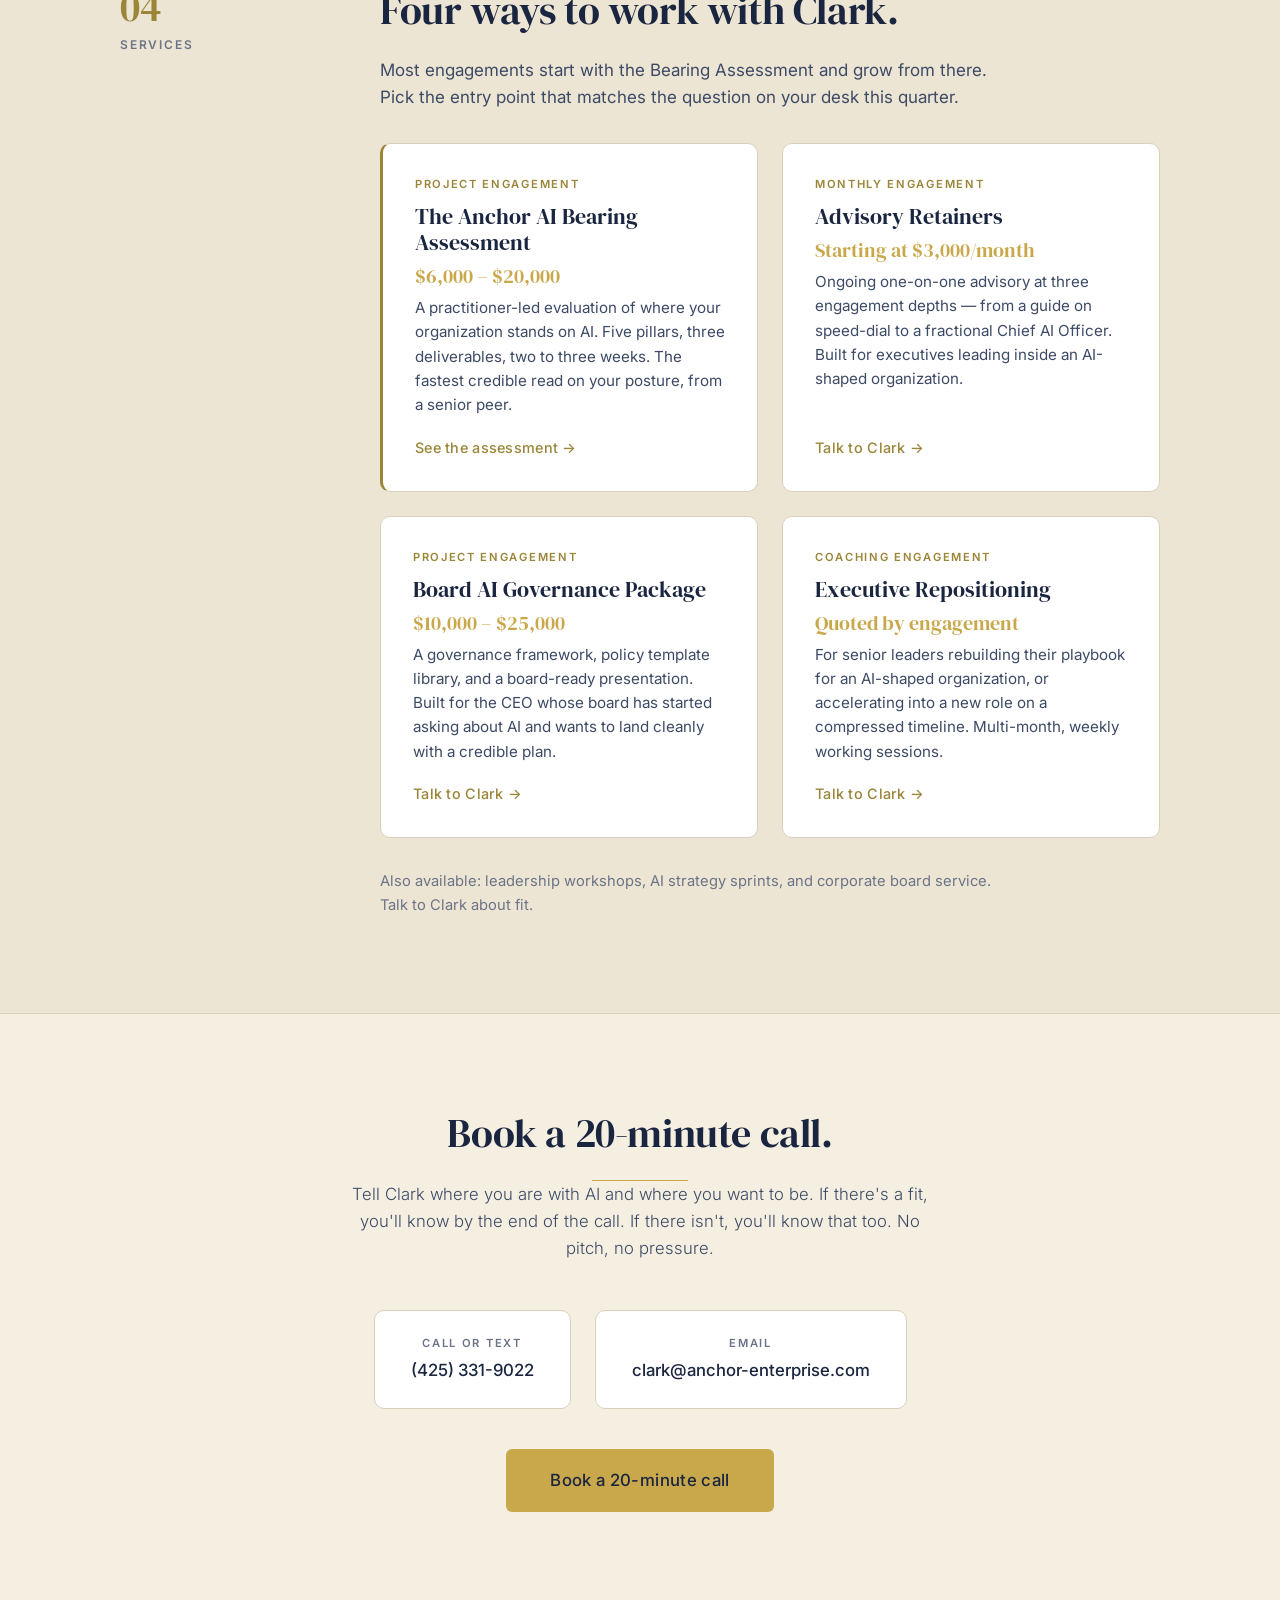
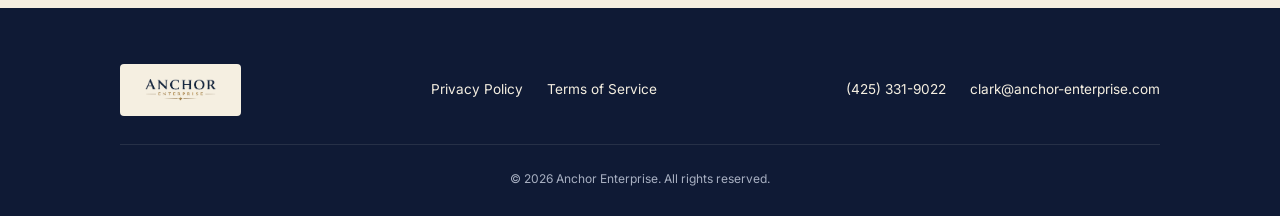
==== commit d2a8c643: "v2.0: cream-primary redesign and brand assets Replaces the v1.x dark theme with the cream-primary pa" ====
--- a/index.html
+++ b/index.html
@@ -4,13 +4,15 @@
     <meta charset="UTF-8">
     <meta name="viewport" content="width=device-width, initial-scale=1.0">
     <title>Anchor Enterprise — Executive AI Coaching</title>
-    <meta name="description" content="One-on-one AI coaching for executives and managers. Bridge the gap between what you know about AI and what's actually possible. Led by Clark Schnase, former Head of AWS Corp Data Warehouse.">
-    <meta name="keywords" content="executive AI coaching, AI consulting, leadership AI training, Clark Schnase, AI strategy">
+    <meta name="description" content="One-on-one AI coaching for executives and senior managers. Delivered by a 35-year technology leader who builds AI systems every day.">
+    <meta name="keywords" content="executive AI coaching, AI advisory, leadership AI training, Clark Schnase, AI strategy">
     <meta property="og:title" content="Anchor Enterprise — Executive AI Coaching">
-    <meta property="og:description" content="AI has exploded far beyond chatbots. Most executives don't know what they're missing. We fix that.">
+    <meta property="og:description" content="A practitioner in your corner, not a vendor in your inbox. One-on-one AI coaching for executives.">
     <meta property="og:type" content="website">
     <meta property="og:url" content="https://anchor-enterprise.com">
     <link rel="canonical" href="https://anchor-enterprise.com">
+    <link rel="icon" type="image/png" href="assets/anchor-mark.png">
+    <link rel="apple-touch-icon" href="assets/anchor-mark.png">
     <link rel="preconnect" href="https://fonts.googleapis.com">
     <link rel="preconnect" href="https://fonts.gstatic.com" crossorigin>
     <link href="https://fonts.googleapis.com/css2?family=DM+Serif+Display&family=Inter:wght@300;400;500;600&display=swap" rel="stylesheet">
@@ -20,14 +22,15 @@
     <!-- Navigation -->
     <nav class="nav" id="nav">
         <div class="nav-inner">
-            <a href="/" class="nav-logo">
-                <span class="anchor-icon">⚓</span>
-                <span class="logo-text">Anchor Enterprise</span>
+            <a href="index.html" class="nav-logo" aria-label="Anchor Enterprise home">
+                <img src="assets/anchor-mark.png" alt="" class="nav-logo-mark">
+                <span class="nav-logo-text">Anchor Enterprise</span>
             </a>
             <div class="nav-links">
                 <a href="#about">About</a>
                 <a href="#services">Services</a>
-                <a href="#contact" class="nav-cta">Get Started</a>
+                <a href="logbook.html">Logbook</a>
+                <a href="https://calendar.app.google/hUtfPcRYZ8Zdm6JH6" target="_blank" rel="noopener" class="nav-cta">Book a 20-minute call</a>
             </div>
             <button class="mobile-toggle" id="mobile-toggle" aria-label="Menu">
                 <span></span>
@@ -40,25 +43,21 @@
     <div class="mobile-menu" id="mobile-menu">
         <a href="#about">About</a>
         <a href="#services">Services</a>
-        <a href="#contact" class="nav-cta">Get Started</a>
+        <a href="logbook.html">Logbook</a>
+        <a href="https://calendar.app.google/hUtfPcRYZ8Zdm6JH6" target="_blank" rel="noopener" class="nav-cta">Book a 20-minute call</a>
     </div>
 
     <!-- Hero -->
     <header class="hero">
         <div class="hero-content">
             <div class="hero-eyebrow reveal">Executive AI Coaching</div>
-            <h1 class="hero-title reveal">
-                AI isn't coming.<br>
-                <span class="highlight">It's here.</span>
-            </h1>
-            <p class="hero-sub reveal">
-                The gap between what most leaders know about AI and what's actually possible is enormous — and it's growing every week. You don't need a course. You need a guide.
-            </p>
+            <h1 class="hero-title reveal">AI isn't coming.<br><span class="highlight">It's here.</span></h1>
+            <hr class="rule reveal">
+            <p class="hero-sub reveal">A practitioner in your corner, not a vendor in your inbox. One-on-one AI coaching for executives and senior managers, delivered by a 35-year technology leader who builds AI systems every day.</p>
             <div class="hero-cta reveal">
-                <a href="#contact" class="btn btn-primary">Start the Conversation</a>
-            </div>
-        </div>
-        <div class="hero-fade"></div>
+                <a href="https://calendar.app.google/hUtfPcRYZ8Zdm6JH6" target="_blank" rel="noopener" class="btn btn-primary">Book a 20-minute call</a>
+            </div>
+        </div>
     </header>
 
     <!-- Problem -->
@@ -72,18 +71,10 @@
                 <div class="split-content">
                     <h2 class="section-title reveal">You're effective. But you know something's shifting.</h2>
                     <div class="prose reveal">
-                        <p>
-                            You've built a career on making good decisions fast. You lead teams, drive strategy, deliver results. That hasn't changed.
-                        </p>
-                        <p>
-                            What has changed is the landscape underneath you. AI has gone from "interesting demo" to "reshaping entire industries" in about eighteen months. And it's not slowing down.
-                        </p>
-                        <p>
-                            You've seen Copilot. Maybe you've used ChatGPT. But you suspect — correctly — that what you've seen is about 5% of what's possible. The other 95% could transform how you work, how your team operates, how your organization competes.
-                        </p>
-                        <p>
-                            The problem isn't motivation. It's time. The AI landscape shifts weekly. You can't afford to become a full-time student of it. And the people selling AI solutions have an incentive to confuse you, not clarify.
-                        </p>
+                        <p>You've built a career on making good decisions fast. You lead teams, drive strategy, deliver results. That hasn't changed.</p>
+                        <p>What has changed is the ground underneath you. AI has gone from "interesting demo" to "reshaping entire industries" in about eighteen months. And it's not slowing down.</p>
+                        <p>You've seen Copilot. Maybe you've used ChatGPT. You suspect — correctly — that what you've seen is a small fraction of what's possible. The rest could change how you work, how your team operates, and how your organization competes.</p>
+                        <p>The problem isn't motivation. It's time. The AI landscape shifts weekly. You can't afford to become a full-time student of it. And the people selling AI solutions have an incentive to confuse you, not clarify.</p>
                     </div>
                 </div>
             </div>
@@ -99,34 +90,30 @@
                     <span class="section-label">The Approach</span>
                 </div>
                 <div class="split-content">
-                    <h2 class="section-title reveal">A practitioner in your corner,<br>not a vendor in your inbox.</h2>
+                    <h2 class="section-title reveal">Practitioner-led, not vendor-led.</h2>
                     <div class="prose reveal">
-                        <p>
-                            Anchor Enterprise provides one-on-one AI coaching for executives and senior managers. Not a webinar. Not a certification program. Not a sales pitch disguised as education.
-                        </p>
-                        <p>
-                            This is hands-on work with someone who builds sophisticated AI systems every day — and who spent 35 years in the same leadership trenches you're in now.
-                        </p>
+                        <p>Anchor Enterprise provides one-on-one AI coaching for executives and senior managers. Not a webinar. Not a certification program. Not a sales pitch disguised as education.</p>
+                        <p>This is hands-on work with someone who builds sophisticated AI systems every day — and who spent 35 years in the same leadership trenches you're in now.</p>
                     </div>
                     <div class="features reveal">
                         <div class="feature">
                             <div class="feature-marker"></div>
                             <div>
-                                <h3>Tailored to Your Reality</h3>
+                                <h3>Tailored to your reality</h3>
                                 <p>Your industry, your role, your actual workflow. We start where you are, not where a curriculum says you should be.</p>
                             </div>
                         </div>
                         <div class="feature">
                             <div class="feature-marker"></div>
                             <div>
-                                <h3>Practical, Not Theoretical</h3>
+                                <h3>Practical, not theoretical</h3>
                                 <p>Every session produces something you can use immediately. Tools configured, workflows built, strategies tested.</p>
                             </div>
                         </div>
                         <div class="feature">
                             <div class="feature-marker"></div>
                             <div>
-                                <h3>Honest Assessment</h3>
+                                <h3>Honest assessment</h3>
                                 <p>What AI can actually do for you today, what's hype, and what's coming. No overselling, no underselling.</p>
                             </div>
                         </div>
@@ -147,20 +134,14 @@
                 <div class="split-content">
                     <h2 class="section-title reveal">Clark Schnase</h2>
                     <div class="prose reveal">
-                        <p class="lead">
-                            Former Head of the AWS Corporate Data Warehouse team, where he managed systems processing trillions of rows daily. Author of the original PR-FAQ for AWS Lake Formation.
-                        </p>
-                        <p>
-                            Clark spent three decades leading technology organizations — building teams, shipping products, and navigating every major platform shift from client-server to cloud to AI. He's not a consultant who read a book about artificial intelligence. He's an engineer and executive who builds multi-agent AI systems, voice interfaces, and automated workflows as part of his daily work.
-                        </p>
-                        <p>
-                            That dual perspective — deep technical practitioner and seasoned executive — is what makes this different. Clark understands your constraints because he's lived them. And he understands AI's potential because he's building it.
-                        </p>
+                        <p class="lead">Former Head of the AWS Corporate Data Warehouse team, where he managed systems processing trillions of rows daily. Author of the original PR-FAQ for AWS Lake Formation.</p>
+                        <p>Clark spent three decades leading technology organizations — building teams, shipping products, and navigating every major platform shift from client-server to cloud to AI. He's not a consultant who read a book about artificial intelligence. He's an engineer and executive who builds multi-agent AI systems, voice interfaces, and automated workflows as part of his daily work.</p>
+                        <p>That dual perspective — deep technical practitioner and seasoned executive — is what makes this different. Clark understands your constraints because he's lived them. And he understands AI's potential because he's building it.</p>
                     </div>
                     <div class="credentials reveal">
                         <div class="credential">
                             <span class="credential-number">35+</span>
-                            <span class="credential-label">Years in Technology Leadership</span>
+                            <span class="credential-label">Years in technology leadership</span>
                         </div>
                         <div class="credential">
                             <span class="credential-number">AWS</span>
@@ -168,46 +149,56 @@
                         </div>
                         <div class="credential">
                             <span class="credential-number">Daily</span>
-                            <span class="credential-label">AI Systems Builder &amp; Practitioner</span>
-                        </div>
-                    </div>
-                </div>
-            </div>
-        </div>
-    </section>
-
-    <!-- Outcomes -->
-    <section class="section section-outcomes" id="services">
+                            <span class="credential-label">AI systems builder &amp; practitioner</span>
+                        </div>
+                    </div>
+                </div>
+            </div>
+        </div>
+    </section>
+
+    <!-- Services -->
+    <section class="section section-services" id="services">
         <div class="container">
             <div class="split">
                 <div class="split-label reveal">
                     <span class="section-number">04</span>
-                    <span class="section-label">What Changes</span>
-                </div>
-                <div class="split-content">
-                    <h2 class="section-title reveal">Concrete outcomes, not vague promises.</h2>
-                    <div class="outcomes-grid reveal">
-                        <div class="outcome">
-                            <span class="outcome-number">01</span>
-                            <h3>The Productivity Edge</h3>
-                            <p>Learn to accomplish in minutes what used to take hours. Not through generic tips — through AI tools and workflows built specifically for how you work.</p>
-                        </div>
-                        <div class="outcome">
-                            <span class="outcome-number">02</span>
-                            <h3>Strategic Clarity</h3>
-                            <p>Understand what AI can and can't do for your organization. Make investment decisions from knowledge, not FOMO. Know which vendors are selling substance and which are selling slides.</p>
-                        </div>
-                        <div class="outcome">
-                            <span class="outcome-number">03</span>
-                            <h3>Practical Fluency</h3>
-                            <p>Move beyond "I've tried ChatGPT" to actually understanding the landscape — agents, automation, multi-modal AI, enterprise integration. Enough to lead, not just follow.</p>
-                        </div>
-                        <div class="outcome">
-                            <span class="outcome-number">04</span>
-                            <h3>Confidence to Lead</h3>
-                            <p>Walk into any AI conversation — with your board, your team, or your vendors — and hold your own. Ask the right questions. Spot the gaps. Set the direction.</p>
-                        </div>
-                    </div>
+                    <span class="section-label">Services</span>
+                </div>
+                <div class="split-content">
+                    <h2 class="section-title reveal">Four ways to work with Clark.</h2>
+                    <p class="section-lead reveal">Most engagements start with the Bearing Assessment and grow from there. Pick the entry point that matches the question on your desk this quarter.</p>
+                    <div class="services-grid reveal">
+                        <a class="service-card service-card--featured" href="bearing-assessment.html">
+                            <span class="service-eyebrow">Project engagement</span>
+                            <h3>The Anchor AI Bearing Assessment</h3>
+                            <span class="service-price">$6,000 &ndash; $20,000</span>
+                            <p>A practitioner-led evaluation of where your organization stands on AI. Five pillars, three deliverables, two to three weeks. The fastest credible read on your posture, from a senior peer.</p>
+                            <span class="service-link">See the assessment <span aria-hidden="true">&rarr;</span></span>
+                        </a>
+                        <a class="service-card" href="#contact">
+                            <span class="service-eyebrow">Monthly engagement</span>
+                            <h3>Advisory Retainers</h3>
+                            <span class="service-price">Starting at $3,000/month</span>
+                            <p>Ongoing one-on-one advisory at three engagement depths &mdash; from a guide on speed-dial to a fractional Chief AI Officer. Built for executives leading inside an AI-shaped organization.</p>
+                            <span class="service-link">Talk to Clark <span aria-hidden="true">&rarr;</span></span>
+                        </a>
+                        <a class="service-card" href="#contact">
+                            <span class="service-eyebrow">Project engagement</span>
+                            <h3>Board AI Governance Package</h3>
+                            <span class="service-price">$10,000 &ndash; $25,000</span>
+                            <p>A governance framework, policy template library, and a board-ready presentation. Built for the CEO whose board has started asking about AI and wants to land cleanly with a credible plan.</p>
+                            <span class="service-link">Talk to Clark <span aria-hidden="true">&rarr;</span></span>
+                        </a>
+                        <a class="service-card" href="#contact">
+                            <span class="service-eyebrow">Coaching engagement</span>
+                            <h3>Executive Repositioning</h3>
+                            <span class="service-price">Quoted by engagement</span>
+                            <p>For senior leaders rebuilding their playbook for an AI-shaped organization, or accelerating into a new role on a compressed timeline. Multi-month, weekly working sessions.</p>
+                            <span class="service-link">Talk to Clark <span aria-hidden="true">&rarr;</span></span>
+                        </a>
+                    </div>
+                    <p class="services-footnote reveal">Also available: leadership workshops, AI strategy sprints, and corporate board service. Talk to Clark about fit.</p>
                 </div>
             </div>
         </div>
@@ -218,12 +209,13 @@
         <div class="container">
             <div class="contact-block reveal">
                 <div class="contact-header">
-                    <h2 class="section-title">Ready to close the gap?</h2>
-                    <p class="contact-sub">The first conversation is simple: tell me where you are with AI, where you want to be, and we'll figure out if this is the right fit. No pitch, no pressure.</p>
+                    <h2 class="section-title">Book a 20-minute call.</h2>
+                    <hr class="rule">
+                    <p class="contact-sub">Tell Clark where you are with AI and where you want to be. If there's a fit, you'll know by the end of the call. If there isn't, you'll know that too. No pitch, no pressure.</p>
                 </div>
                 <div class="contact-methods">
                     <a href="tel:+14253319022" class="contact-method">
-                        <span class="contact-label">Call or Text</span>
+                        <span class="contact-label">Call or text</span>
                         <span class="contact-value">(425) 331-9022</span>
                     </a>
                     <a href="mailto:clark@anchor-enterprise.com" class="contact-method">
@@ -232,7 +224,7 @@
                     </a>
                 </div>
                 <div class="contact-cta">
-                    <a href="mailto:clark@anchor-enterprise.com?subject=AI%20Coaching%20Inquiry" class="btn btn-primary btn-large">Start the Conversation</a>
+                    <a href="https://calendar.app.google/hUtfPcRYZ8Zdm6JH6" target="_blank" rel="noopener" class="btn btn-primary btn-large">Book a 20-minute call</a>
                 </div>
             </div>
         </div>
@@ -243,12 +235,11 @@
         <div class="container">
             <div class="footer-inner">
                 <div class="footer-brand">
-                    <span class="anchor-icon">⚓</span>
-                    <span>Anchor Enterprise</span>
+                    <img src="assets/anchor-wordmark-tight.png" alt="Anchor Enterprise">
                 </div>
                 <div class="footer-links">
-                    <a href="/privacy.html">Privacy Policy</a>
-                    <a href="/terms.html">Terms of Service</a>
+                    <a href="privacy.html">Privacy Policy</a>
+                    <a href="terms.html">Terms of Service</a>
                 </div>
                 <div class="footer-contact">
                     <a href="tel:+14253319022">(425) 331-9022</a>
--- a/styles.css
+++ b/styles.css
@@ -1,38 +1,45 @@
 /* ============================================
-   Anchor Enterprise — Styles
+   Anchor Enterprise — Styles  (cream-primary v2.0)
+   Aligned with Style Guide v2.0 and Website.md
    ============================================ */
 
 /* --- Design Tokens --- */
 :root {
-    /* Palette */
-    --bg-deep:      #0a0e17;
-    --bg-primary:   #0f1420;
-    --bg-elevated:  #161c2e;
-    --bg-surface:   #1c2438;
-    --border:       #252e45;
-    --border-light: #2a3452;
-
-    /* Text */
-    --text-primary:   #e8ecf4;
-    --text-secondary: #8e99b0;
-    --text-tertiary:  #5a6580;
-    --text-inverse:   #0a0e17;
+    /* Cream theme — primary */
+    --bg-cream:      #f5efe1;
+    --bg-cream-warm: #ede5d3;
+    --bg-elevated:   #ffffff;
+    --border:        #d9d0bc;
+    --border-light:  #c8bea4;
+
+    /* Text on cream */
+    --text-primary:   #1a2540;
+    --text-secondary: #3d4a66;
+    --text-tertiary:  #6b7488;
+    --text-inverse:   #f5efe1;
 
     /* Accent — warm gold */
     --accent:       #c9a84c;
     --accent-light: #dfc06e;
-    --accent-dim:   #7a6830;
-    --accent-glow:  rgba(201, 168, 76, 0.12);
+    --accent-dim:   #9a8538;
+    --accent-glow:  rgba(201, 168, 76, 0.10);
+
+    /* Navy zone — contained accents only */
+    --navy-deep:    #0f1a35;
+    --navy-primary: #1a2540;
+    --text-on-navy:     #f5efe1;
+    --text-on-navy-dim: #a8b0c2;
+    --accent-on-navy:   #dfc06e;
 
     /* Typography */
     --font-heading: 'DM Serif Display', Georgia, serif;
     --font-body:    'Inter', -apple-system, BlinkMacSystemFont, 'Segoe UI', sans-serif;
 
-    /* Spacing */
-    --section-pad: clamp(80px, 10vw, 140px);
+    /* Layout */
     --container:   1120px;
-
-    /* Transitions */
+    --section-pad: clamp(64px, 10vw, 96px);
+
+    /* Motion */
     --ease-out: cubic-bezier(0.16, 1, 0.3, 1);
 }
 
@@ -53,25 +60,28 @@
     font-family: var(--font-body);
     font-weight: 400;
     font-size: 17px;
-    line-height: 1.7;
-    color: var(--text-secondary);
-    background: var(--bg-deep);
+    line-height: 1.6;
+    color: var(--text-secondary);
+    background: var(--bg-cream);
     overflow-x: hidden;
 }
 
 ::selection {
     background: var(--accent);
-    color: var(--text-inverse);
+    color: var(--text-primary);
 }
 
 a {
+    color: var(--text-primary);
+    text-decoration: underline;
+    text-decoration-thickness: 1px;
+    text-underline-offset: 3px;
+    transition: color 0.2s ease, text-decoration-color 0.2s ease;
+}
+
+a:hover {
     color: var(--accent);
-    text-decoration: none;
-    transition: color 0.2s ease;
-}
-
-a:hover {
-    color: var(--accent-light);
+    text-decoration-color: var(--accent);
 }
 
 img {
@@ -95,7 +105,7 @@
 }
 
 .section-title {
-    font-size: clamp(1.8rem, 4vw, 2.8rem);
+    font-size: clamp(2rem, 4vw, 2.5rem);
     margin-bottom: 1.5rem;
     letter-spacing: -0.01em;
 }
@@ -110,6 +120,15 @@
     color: var(--text-primary);
     font-weight: 300;
     line-height: 1.65;
+}
+
+/* --- Gold ornamental rule --- */
+.rule {
+    width: 96px;
+    height: 1px;
+    background: var(--accent);
+    border: 0;
+    margin: 24px 0 32px;
 }
 
 /* --- Navigation --- */
@@ -124,7 +143,7 @@
 }
 
 .nav.scrolled {
-    background: rgba(15, 20, 32, 0.92);
+    background: rgba(245, 239, 225, 0.92);
     backdrop-filter: blur(20px);
     -webkit-backdrop-filter: blur(20px);
     box-shadow: 0 1px 0 var(--border);
@@ -144,29 +163,37 @@
     align-items: center;
     gap: 10px;
     color: var(--text-primary);
+    text-decoration: none;
+}
+
+.nav-logo:hover {
+    color: var(--text-primary);
+    text-decoration: none;
+}
+
+.nav-logo-mark {
+    height: 36px;
+    width: auto;
+}
+
+.nav-logo-text {
     font-family: var(--font-heading);
     font-size: 1.15rem;
+    color: var(--text-primary);
+    line-height: 1;
     letter-spacing: 0.01em;
 }
 
-.nav-logo:hover {
-    color: var(--text-primary);
-}
-
-.anchor-icon {
-    font-size: 1.3em;
-    opacity: 0.7;
-}
-
 .nav-links {
     display: flex;
     align-items: center;
-    gap: 36px;
+    gap: 32px;
 }
 
 .nav-links a {
     color: var(--text-secondary);
-    font-size: 0.9rem;
+    text-decoration: none;
+    font-size: 14px;
     font-weight: 500;
     letter-spacing: 0.02em;
     transition: color 0.2s ease;
@@ -177,7 +204,7 @@
 }
 
 .nav-links .nav-cta {
-    color: var(--accent);
+    color: var(--accent-dim);
     border: 1px solid var(--accent-dim);
     padding: 8px 20px;
     border-radius: 6px;
@@ -187,7 +214,7 @@
 .nav-links .nav-cta:hover {
     background: var(--accent-glow);
     border-color: var(--accent);
-    color: var(--accent-light);
+    color: var(--accent-dim);
 }
 
 /* Mobile Toggle */
@@ -214,7 +241,7 @@
     top: 72px;
     left: 0;
     right: 0;
-    background: rgba(15, 20, 32, 0.98);
+    background: rgba(245, 239, 225, 0.98);
     backdrop-filter: blur(20px);
     padding: 20px clamp(20px, 5vw, 40px);
     z-index: 999;
@@ -225,6 +252,7 @@
 
 .mobile-menu a {
     color: var(--text-secondary);
+    text-decoration: none;
     font-size: 1rem;
     padding: 8px 0;
 }
@@ -235,36 +263,37 @@
 
 /* --- Hero --- */
 .hero {
-    min-height: 100vh;
+    min-height: 88vh;
     display: flex;
     align-items: center;
-    justify-content: center;
+    justify-content: flex-start;
     position: relative;
-    padding: 120px clamp(20px, 5vw, 40px) 80px;
-    background:
-        radial-gradient(ellipse 60% 50% at 50% 0%, rgba(201, 168, 76, 0.04) 0%, transparent 100%),
-        var(--bg-deep);
+    padding: 140px clamp(20px, 5vw, 40px) 96px;
+    background: var(--bg-cream);
 }
 
 .hero-content {
     max-width: var(--container);
     width: 100%;
+    margin: 0 auto;
 }
 
 .hero-eyebrow {
-    font-size: 0.8rem;
-    font-weight: 600;
-    letter-spacing: 0.2em;
+    font-size: 12px;
+    font-weight: 600;
+    letter-spacing: 0.18em;
     text-transform: uppercase;
-    color: var(--accent);
+    color: var(--accent-dim);
     margin-bottom: 24px;
 }
 
 .hero-title {
-    font-size: clamp(2.8rem, 7vw, 5.5rem);
+    font-size: clamp(3.5rem, 7vw, 5.5rem);
     line-height: 1.05;
-    margin-bottom: 28px;
+    margin-bottom: 0;
     letter-spacing: -0.02em;
+    color: var(--text-primary);
+    max-width: 900px;
 }
 
 .hero-title .highlight {
@@ -272,21 +301,18 @@
 }
 
 .hero-sub {
-    font-size: clamp(1.05rem, 1.8vw, 1.25rem);
-    max-width: 580px;
-    line-height: 1.7;
-    margin-bottom: 40px;
+    font-size: clamp(1.05rem, 1.8vw, 1.375rem);
+    max-width: 720px;
+    line-height: 1.55;
+    margin-bottom: 36px;
     font-weight: 300;
-}
-
-.hero-fade {
-    position: absolute;
-    bottom: 0;
-    left: 0;
-    right: 0;
-    height: 120px;
-    background: linear-gradient(to bottom, transparent, var(--bg-deep));
-    pointer-events: none;
+    color: var(--text-secondary);
+}
+
+.hero-cta {
+    display: flex;
+    gap: 16px;
+    flex-wrap: wrap;
 }
 
 /* --- Buttons --- */
@@ -295,24 +321,40 @@
     font-family: var(--font-body);
     font-weight: 500;
     font-size: 0.95rem;
-    letter-spacing: 0.03em;
+    letter-spacing: 0.02em;
     border: none;
     cursor: pointer;
     transition: all 0.25s var(--ease-out);
     border-radius: 6px;
+    text-decoration: none;
 }
 
 .btn-primary {
     background: var(--accent);
-    color: var(--text-inverse);
+    color: var(--text-primary);
     padding: 14px 32px;
 }
 
 .btn-primary:hover {
     background: var(--accent-light);
-    color: var(--text-inverse);
+    color: var(--text-primary);
     transform: translateY(-1px);
-    box-shadow: 0 8px 30px rgba(201, 168, 76, 0.2);
+    box-shadow: 0 4px 14px rgba(201, 168, 76, 0.25);
+    text-decoration: none;
+}
+
+.btn-outline {
+    color: var(--accent-dim);
+    border: 1px solid var(--accent-dim);
+    padding: 13px 24px;
+    background: transparent;
+}
+
+.btn-outline:hover {
+    background: var(--accent-glow);
+    border-color: var(--accent);
+    color: var(--accent-dim);
+    text-decoration: none;
 }
 
 .btn-large {
@@ -325,29 +367,17 @@
     padding: var(--section-pad) 0;
 }
 
-.section-problem {
-    background: var(--bg-deep);
-    border-top: 1px solid var(--border);
-}
-
-.section-solution {
-    background: var(--bg-primary);
-}
-
-.section-about {
-    background: var(--bg-deep);
-    border-top: 1px solid var(--border);
-}
-
-.section-outcomes {
-    background: var(--bg-primary);
-}
-
-.section-contact {
-    background: var(--bg-deep);
-    border-top: 1px solid var(--border);
-    padding-bottom: calc(var(--section-pad) + 20px);
-}
+.section-problem  { background: var(--bg-cream);      border-top: 1px solid var(--border); }
+.section-solution { background: var(--bg-cream-warm); }
+.section-about    { background: var(--bg-cream);      border-top: 1px solid var(--border); }
+.section-services { background: var(--bg-cream-warm); }
+.section-contact  { background: var(--bg-cream);      border-top: 1px solid var(--border); }
+
+/* Service detail page sections */
+.section-framework    { background: var(--bg-cream);      border-top: 1px solid var(--border); }
+.section-deliverables { background: var(--bg-cream-warm); }
+.section-tiers        { background: var(--bg-cream);      border-top: 1px solid var(--border); }
+.section-process      { background: var(--bg-cream-warm); }
 
 /* --- Split Layout --- */
 .split {
@@ -415,6 +445,313 @@
     font-size: 0.95rem;
     color: var(--text-secondary);
     max-width: 520px;
+}
+
+/* --- Services grid (homepage) --- */
+.section-lead {
+    font-size: 1.0625rem;
+    color: var(--text-secondary);
+    max-width: 640px;
+    margin-bottom: 32px;
+    line-height: 1.6;
+}
+
+.services-grid {
+    display: grid;
+    grid-template-columns: repeat(2, 1fr);
+    gap: 24px;
+    margin-top: 16px;
+}
+
+.service-card {
+    display: flex;
+    flex-direction: column;
+    gap: 10px;
+    padding: 32px;
+    background: var(--bg-elevated);
+    border: 1px solid var(--border);
+    border-radius: 10px;
+    text-decoration: none;
+    color: var(--text-secondary);
+    transition: border-color 0.3s ease, box-shadow 0.3s ease, transform 0.3s ease;
+}
+
+.service-card:hover {
+    border-color: var(--border-light);
+    box-shadow: 0 4px 16px rgba(26, 37, 64, 0.06);
+    transform: translateY(-1px);
+    text-decoration: none;
+    color: var(--text-secondary);
+}
+
+.service-card--featured {
+    border-left: 3px solid var(--accent-dim);
+}
+
+.service-card--featured:hover {
+    border-left-color: var(--accent);
+}
+
+.service-eyebrow {
+    font-size: 0.7rem;
+    font-weight: 600;
+    letter-spacing: 0.15em;
+    text-transform: uppercase;
+    color: var(--accent-dim);
+}
+
+.service-price {
+    font-family: var(--font-heading);
+    font-size: 1.25rem;
+    color: var(--accent);
+    line-height: 1;
+}
+
+.service-card h3 {
+    font-family: var(--font-heading);
+    font-size: 1.35rem;
+    font-weight: 400;
+    color: var(--text-primary);
+    line-height: 1.2;
+    margin: 0;
+}
+
+.service-card p {
+    font-size: 0.95rem;
+    line-height: 1.6;
+    color: var(--text-secondary);
+    margin: 0;
+}
+
+.service-link {
+    margin-top: auto;
+    padding-top: 8px;
+    color: var(--accent-dim);
+    font-size: 0.9rem;
+    font-weight: 500;
+    letter-spacing: 0.02em;
+}
+
+.service-card:hover .service-link {
+    color: var(--accent);
+}
+
+.services-footnote {
+    margin-top: 32px;
+    font-size: 0.92rem;
+    color: var(--text-tertiary);
+    max-width: 640px;
+    line-height: 1.6;
+}
+
+/* --- Service-detail page: Pillars / Deliverables / Tiers / Process --- */
+.pillars {
+    display: grid;
+    grid-template-columns: repeat(2, 1fr);
+    gap: 20px;
+    margin-top: 32px;
+}
+
+.pillar {
+    padding: 28px;
+    background: var(--bg-elevated);
+    border: 1px solid var(--border);
+    border-radius: 10px;
+    transition: border-color 0.3s ease, box-shadow 0.3s ease;
+}
+
+.pillar:hover {
+    border-color: var(--border-light);
+    box-shadow: 0 4px 16px rgba(26, 37, 64, 0.06);
+}
+
+.pillar-number {
+    font-family: var(--font-heading);
+    font-size: 1.4rem;
+    color: var(--accent-dim);
+    line-height: 1;
+    margin-bottom: 10px;
+    display: block;
+}
+
+.pillar h3 {
+    font-family: var(--font-body);
+    font-size: 1.05rem;
+    font-weight: 600;
+    color: var(--text-primary);
+    margin-bottom: 8px;
+}
+
+.pillar p {
+    font-size: 0.92rem;
+    line-height: 1.6;
+    color: var(--text-secondary);
+}
+
+.deliverables-grid {
+    display: grid;
+    grid-template-columns: repeat(3, 1fr);
+    gap: 20px;
+    margin-top: 32px;
+}
+
+.deliverable {
+    padding: 28px;
+    background: var(--bg-elevated);
+    border: 1px solid var(--border);
+    border-radius: 10px;
+    border-left: 3px solid var(--accent-dim);
+    transition: border-color 0.3s ease, box-shadow 0.3s ease;
+}
+
+.deliverable:hover {
+    border-color: var(--border-light);
+    border-left-color: var(--accent);
+    box-shadow: 0 4px 16px rgba(26, 37, 64, 0.06);
+}
+
+.deliverable-eyebrow {
+    font-size: 0.7rem;
+    font-weight: 600;
+    letter-spacing: 0.15em;
+    text-transform: uppercase;
+    color: var(--accent-dim);
+    margin-bottom: 10px;
+    display: block;
+}
+
+.deliverable h3 {
+    font-family: var(--font-heading);
+    font-size: 1.2rem;
+    font-weight: 400;
+    color: var(--text-primary);
+    margin-bottom: 10px;
+}
+
+.deliverable p {
+    font-size: 0.92rem;
+    line-height: 1.6;
+    color: var(--text-secondary);
+}
+
+.tiers-grid {
+    display: grid;
+    grid-template-columns: repeat(auto-fit, minmax(220px, 1fr));
+    gap: 20px;
+    margin-top: 32px;
+}
+
+.tier {
+    padding: 28px;
+    background: var(--bg-elevated);
+    border: 1px solid var(--border);
+    border-radius: 10px;
+    display: flex;
+    flex-direction: column;
+    gap: 12px;
+    transition: border-color 0.3s ease, box-shadow 0.3s ease;
+}
+
+.tier:hover {
+    border-color: var(--border-light);
+    box-shadow: 0 4px 16px rgba(26, 37, 64, 0.06);
+}
+
+.tier-name {
+    font-family: var(--font-heading);
+    font-size: 1.2rem;
+    color: var(--text-primary);
+    line-height: 1.2;
+}
+
+.tier-price {
+    font-family: var(--font-heading);
+    font-size: 1.6rem;
+    color: var(--accent);
+    line-height: 1;
+}
+
+.tier-meta {
+    font-size: 0.75rem;
+    color: var(--text-tertiary);
+    font-weight: 600;
+    letter-spacing: 0.1em;
+    text-transform: uppercase;
+}
+
+.tier-includes {
+    font-size: 0.92rem;
+    color: var(--text-secondary);
+    line-height: 1.55;
+}
+
+.process-list {
+    margin-top: 32px;
+    display: flex;
+    flex-direction: column;
+    gap: 8px;
+}
+
+.process-step {
+    display: grid;
+    grid-template-columns: 140px 1fr;
+    gap: 24px;
+    padding: 20px 0;
+    border-bottom: 1px solid var(--border);
+}
+
+.process-step:last-child {
+    border-bottom: 0;
+}
+
+.process-when {
+    font-family: var(--font-body);
+    font-size: 0.75rem;
+    font-weight: 600;
+    letter-spacing: 0.12em;
+    text-transform: uppercase;
+    color: var(--accent-dim);
+    padding-top: 4px;
+}
+
+.process-what h3 {
+    font-family: var(--font-body);
+    font-size: 1rem;
+    font-weight: 600;
+    color: var(--text-primary);
+    margin-bottom: 6px;
+}
+
+.process-what p {
+    font-size: 0.95rem;
+    line-height: 1.6;
+    color: var(--text-secondary);
+    max-width: 640px;
+}
+
+/* Subpage hero — smaller than homepage */
+.hero--subpage {
+    min-height: 60vh;
+    padding: 140px clamp(20px, 5vw, 40px) 64px;
+}
+
+.hero--subpage .hero-title {
+    font-size: clamp(2.5rem, 5vw, 3.75rem);
+}
+
+.back-link {
+    display: inline-block;
+    font-size: 0.85rem;
+    font-weight: 500;
+    color: var(--text-tertiary);
+    text-decoration: none;
+    margin-bottom: 16px;
+    letter-spacing: 0.02em;
+}
+
+.back-link:hover {
+    color: var(--accent);
+    text-decoration: none;
 }
 
 /* --- Credentials --- */
@@ -448,52 +785,9 @@
     line-height: 1.4;
 }
 
-/* --- Outcomes Grid --- */
-.outcomes-grid {
-    display: grid;
-    grid-template-columns: repeat(2, 1fr);
-    gap: 32px;
-    margin-top: 12px;
-}
-
-.outcome {
-    padding: 32px;
-    background: var(--bg-elevated);
-    border: 1px solid var(--border);
-    border-radius: 10px;
-    transition: border-color 0.3s ease, box-shadow 0.3s ease;
-}
-
-.outcome:hover {
-    border-color: var(--border-light);
-    box-shadow: 0 4px 20px rgba(0, 0, 0, 0.2);
-}
-
-.outcome-number {
-    font-family: var(--font-heading);
-    font-size: 0.9rem;
-    color: var(--accent-dim);
-    margin-bottom: 12px;
-    display: block;
-}
-
-.outcome h3 {
-    font-family: var(--font-body);
-    font-size: 1.1rem;
-    font-weight: 600;
-    color: var(--text-primary);
-    margin-bottom: 10px;
-}
-
-.outcome p {
-    font-size: 0.92rem;
-    line-height: 1.65;
-    color: var(--text-secondary);
-}
-
 /* --- Contact --- */
 .contact-block {
-    max-width: 680px;
+    max-width: 720px;
     margin: 0 auto;
     text-align: center;
 }
@@ -506,11 +800,16 @@
     margin-bottom: 16px;
 }
 
+.contact-header .rule {
+    margin: 24px auto 0;
+}
+
 .contact-sub {
     font-size: 1.05rem;
-    max-width: 520px;
+    max-width: 580px;
     margin: 0 auto;
     font-weight: 300;
+    color: var(--text-secondary);
 }
 
 .contact-methods {
@@ -518,6 +817,7 @@
     gap: 24px;
     justify-content: center;
     margin-bottom: 40px;
+    flex-wrap: wrap;
 }
 
 .contact-method {
@@ -530,11 +830,13 @@
     border-radius: 10px;
     transition: all 0.3s ease;
     text-align: center;
+    text-decoration: none;
 }
 
 .contact-method:hover {
     border-color: var(--accent-dim);
     background: var(--accent-glow);
+    text-decoration: none;
 }
 
 .contact-label {
@@ -551,64 +853,68 @@
     font-weight: 500;
 }
 
-/* --- Footer --- */
+/* --- Footer (navy zone) --- */
 .footer {
-    background: var(--bg-primary);
-    border-top: 1px solid var(--border);
-    padding: 48px 0 32px;
+    background: var(--navy-deep);
+    color: var(--text-on-navy);
+    padding: 56px 0 28px;
+}
+
+.footer a {
+    color: var(--text-on-navy);
+    text-decoration: none;
+}
+
+.footer a:hover {
+    color: var(--text-on-navy-dim);
+    text-decoration: none;
 }
 
 .footer-inner {
     display: flex;
     justify-content: space-between;
     align-items: center;
-    padding-bottom: 24px;
-    border-bottom: 1px solid var(--border);
+    padding-bottom: 28px;
+    border-bottom: 1px solid rgba(245, 239, 225, 0.10);
     margin-bottom: 24px;
     flex-wrap: wrap;
-    gap: 20px;
+    gap: 24px;
 }
 
 .footer-brand {
-    display: flex;
-    align-items: center;
-    gap: 8px;
-    font-family: var(--font-heading);
-    color: var(--text-primary);
-    font-size: 1rem;
-}
-
-.footer-links {
+    display: inline-block;
+    background: var(--bg-cream);
+    padding: 12px 22px;
+    border-radius: 4px;
+    line-height: 0;
+}
+
+.footer-brand img {
+    display: block;
+    height: 28px;
+    width: auto;
+}
+
+.footer-links,
+.footer-contact {
     display: flex;
     gap: 24px;
 }
 
-.footer-links a {
-    font-size: 0.85rem;
-    color: var(--text-tertiary);
-}
-
-.footer-links a:hover {
-    color: var(--text-secondary);
-}
-
-.footer-contact {
-    display: flex;
-    gap: 24px;
-}
-
+.footer-links a,
 .footer-contact a {
     font-size: 0.85rem;
-    color: var(--text-tertiary);
-}
-
+    color: var(--text-on-navy);
+}
+
+.footer-links a:hover,
 .footer-contact a:hover {
-    color: var(--text-secondary);
+    color: var(--text-on-navy-dim);
 }
 
 .footer-bottom p {
-    font-size: 0.8rem;
-    color: var(--text-tertiary);
+    font-size: 12px;
+    color: var(--text-on-navy-dim);
     text-align: center;
 }
 
@@ -624,16 +930,371 @@
     transform: translateY(0);
 }
 
-/* Stagger children */
 .reveal:nth-child(2) { transition-delay: 0.1s; }
 .reveal:nth-child(3) { transition-delay: 0.2s; }
 .reveal:nth-child(4) { transition-delay: 0.3s; }
+
+/* --- Reduced motion --- */
+@media (prefers-reduced-motion: reduce) {
+    *, *::before, *::after {
+        animation-duration: 0.01ms !important;
+        animation-iteration-count: 1 !important;
+        transition-duration: 0.01ms !important;
+        scroll-behavior: auto !important;
+    }
+    .reveal {
+        opacity: 1;
+        transform: none;
+    }
+}
+
+/* --- Active nav state --- */
+.nav-links a[aria-current="page"] {
+    color: var(--text-primary);
+}
+
+.nav-links a[aria-current="page"]::after {
+    content: '';
+    display: block;
+    width: 100%;
+    height: 1px;
+    background: var(--accent);
+    margin-top: 4px;
+}
+
+/* ============================================
+   The Logbook — hub
+   ============================================ */
+
+/* Filter strip section — slim, blends with hero */
+.section-logbook-filter {
+    background: var(--bg-cream);
+    padding: 16px 0 0;
+}
+
+.logbook-filter {
+    display: flex;
+    flex-direction: column;
+    gap: 12px;
+    padding: 32px 0 24px;
+    border-top: 1px solid var(--border);
+}
+
+.logbook-filter-label {
+    font-size: 0.7rem;
+    font-weight: 600;
+    letter-spacing: 0.15em;
+    text-transform: uppercase;
+    color: var(--text-tertiary);
+}
+
+.logbook-filter-chips {
+    display: flex;
+    flex-wrap: wrap;
+    gap: 8px;
+}
+
+.chip {
+    display: inline-flex;
+    align-items: center;
+    gap: 8px;
+    padding: 8px 16px;
+    font-family: var(--font-body);
+    font-size: 0.85rem;
+    font-weight: 500;
+    color: var(--text-secondary);
+    background: var(--bg-elevated);
+    border: 1px solid var(--border);
+    border-radius: 999px;
+    cursor: pointer;
+    transition: all 0.2s ease;
+    line-height: 1;
+}
+
+.chip:hover {
+    border-color: var(--accent-dim);
+    color: var(--text-primary);
+}
+
+.chip.is-active {
+    background: var(--text-primary);
+    color: var(--text-inverse);
+    border-color: var(--text-primary);
+}
+
+.chip.is-active .chip-num {
+    color: var(--accent-light);
+}
+
+.chip-num {
+    font-family: var(--font-heading);
+    font-size: 0.95rem;
+    color: var(--accent-dim);
+    line-height: 1;
+}
+
+/* Entries grid */
+.section-logbook-entries {
+    background: var(--bg-cream);
+    padding-top: 32px;
+}
+
+.entries-grid {
+    display: grid;
+    grid-template-columns: repeat(2, 1fr);
+    gap: 24px;
+}
+
+.entry-card {
+    display: flex;
+    flex-direction: column;
+    gap: 14px;
+    padding: 32px;
+    background: var(--bg-elevated);
+    border: 1px solid var(--border);
+    border-left: 3px solid var(--accent-dim);
+    border-radius: 10px;
+    text-decoration: none;
+    color: var(--text-secondary);
+    transition: border-color 0.3s ease, box-shadow 0.3s ease, transform 0.3s ease;
+}
+
+.entry-card:hover {
+    border-color: var(--border-light);
+    border-left-color: var(--accent);
+    box-shadow: 0 4px 16px rgba(26, 37, 64, 0.06);
+    transform: translateY(-1px);
+    text-decoration: none;
+    color: var(--text-secondary);
+}
+
+.entry-card-meta {
+    display: flex;
+    flex-wrap: wrap;
+    align-items: center;
+    gap: 8px 16px;
+    font-size: 0.7rem;
+    font-weight: 600;
+    letter-spacing: 0.15em;
+    text-transform: uppercase;
+}
+
+.entry-card-num {
+    font-family: var(--font-heading);
+    font-size: 0.95rem;
+    font-weight: 400;
+    color: var(--accent-dim);
+    letter-spacing: 0.05em;
+    text-transform: none;
+}
+
+.entry-card-pillar {
+    display: inline-flex;
+    align-items: center;
+    gap: 6px;
+    color: var(--text-tertiary);
+}
+
+.entry-card-pillar-num {
+    color: var(--accent-dim);
+}
+
+.entry-card-title {
+    font-family: var(--font-heading);
+    font-size: 1.5rem;
+    font-weight: 400;
+    color: var(--text-primary);
+    line-height: 1.2;
+    margin: 0;
+}
+
+.entry-card:hover .entry-card-title {
+    color: var(--text-primary);
+}
+
+.entry-card-dek {
+    font-size: 0.95rem;
+    line-height: 1.55;
+    color: var(--text-secondary);
+    margin: 0;
+}
+
+.entry-card-foot {
+    margin-top: auto;
+    padding-top: 8px;
+    display: flex;
+    align-items: center;
+    gap: 8px;
+    font-size: 0.85rem;
+    color: var(--text-tertiary);
+}
+
+.entry-card-arrow {
+    margin-left: auto;
+    color: var(--accent-dim);
+    font-size: 1rem;
+    transition: transform 0.2s ease, color 0.2s ease;
+}
+
+.entry-card:hover .entry-card-arrow {
+    color: var(--accent);
+    transform: translateX(2px);
+}
+
+.entry-card-dot {
+    color: var(--text-tertiary);
+}
+
+/* Empty state */
+.entries-empty {
+    grid-column: 1 / -1;
+    padding: 48px;
+    background: var(--bg-elevated);
+    border: 1px dashed var(--border-light);
+    border-radius: 10px;
+    text-align: center;
+    max-width: 640px;
+    margin: 0 auto;
+}
+
+.entries-empty-rule {
+    width: 48px;
+    height: 1px;
+    background: var(--accent);
+    margin: 0 auto 24px;
+}
+
+.entries-empty-eyebrow {
+    font-family: var(--font-heading);
+    font-size: 1rem;
+    color: var(--accent-dim);
+    margin-bottom: 8px;
+}
+
+.entries-empty-title {
+    font-family: var(--font-heading);
+    font-size: 1.6rem;
+    font-weight: 400;
+    color: var(--text-primary);
+    line-height: 1.2;
+    margin-bottom: 12px;
+}
+
+.entries-empty-body {
+    font-size: 0.95rem;
+    line-height: 1.6;
+    color: var(--text-secondary);
+    margin-bottom: 24px;
+    max-width: 480px;
+    margin-left: auto;
+    margin-right: auto;
+}
+
+/* No-results (filter) */
+.entries-no-results {
+    text-align: center;
+    padding: 48px 0;
+    color: var(--text-tertiary);
+    font-size: 0.95rem;
+}
+
+/* CTA section */
+.section-logbook-cta {
+    background: var(--bg-cream-warm);
+}
+
+.logbook-cta {
+    display: grid;
+    grid-template-columns: 1fr auto;
+    gap: 48px;
+    align-items: center;
+    padding: 48px;
+    background: var(--bg-elevated);
+    border: 1px solid var(--border);
+    border-radius: 12px;
+}
+
+.logbook-cta-eyebrow {
+    display: block;
+    font-size: 0.7rem;
+    font-weight: 600;
+    letter-spacing: 0.15em;
+    text-transform: uppercase;
+    color: var(--accent-dim);
+    margin-bottom: 16px;
+}
+
+.logbook-cta .section-title {
+    font-size: clamp(1.6rem, 3vw, 2rem);
+    margin-bottom: 12px;
+}
+
+.logbook-cta p {
+    font-size: 1rem;
+    line-height: 1.6;
+    color: var(--text-secondary);
+    max-width: 520px;
+    margin: 0;
+}
+
+.logbook-cta-actions {
+    display: flex;
+    flex-direction: column;
+    gap: 12px;
+    flex-shrink: 0;
+}
+
+.logbook-cta-actions .btn {
+    text-align: center;
+    white-space: nowrap;
+}
+
+/* Logbook responsive */
+@media (max-width: 900px) {
+    .entries-grid {
+        grid-template-columns: 1fr;
+    }
+
+    .logbook-cta {
+        grid-template-columns: 1fr;
+        padding: 32px;
+        gap: 24px;
+    }
+
+    .logbook-cta-actions {
+        flex-direction: row;
+        flex-wrap: wrap;
+    }
+}
+
+@media (max-width: 640px) {
+    .logbook-filter-chips {
+        gap: 6px;
+    }
+
+    .chip {
+        padding: 7px 12px;
+        font-size: 0.8rem;
+    }
+
+    .entry-card {
+        padding: 24px;
+    }
+
+    .entry-card-title {
+        font-size: 1.3rem;
+    }
+
+    .entries-empty {
+        padding: 32px 24px;
+    }
+}
 
 /* --- Legal Pages --- */
 .legal-page {
     padding-top: 120px;
     padding-bottom: var(--section-pad);
-    background: var(--bg-deep);
+    background: var(--bg-cream);
     min-height: 100vh;
 }
 
@@ -642,7 +1303,7 @@
 }
 
 .legal-page h1 {
-    font-size: clamp(2rem, 4vw, 2.8rem);
+    font-size: clamp(2rem, 4vw, 2.5rem);
     margin-bottom: 8px;
 }
 
@@ -653,7 +1314,7 @@
 }
 
 .legal-page h2 {
-    font-size: 1.3rem;
+    font-size: 1.4rem;
     margin-top: 40px;
     margin-bottom: 12px;
     color: var(--text-primary);
@@ -671,11 +1332,13 @@
 .legal-page p {
     margin-bottom: 12px;
     max-width: none;
+    color: var(--text-secondary);
 }
 
 .legal-page ul, .legal-page ol {
     margin-bottom: 12px;
     padding-left: 24px;
+    color: var(--text-secondary);
 }
 
 .legal-page li {
@@ -684,6 +1347,245 @@
 
 .legal-page strong {
     color: var(--text-primary);
+}
+
+/* --- Logbook article (long-form entry) --- */
+.article-page {
+    padding-top: 64px;
+    padding-bottom: var(--section-pad);
+    background: var(--bg-cream);
+}
+
+.article-page .container {
+    max-width: 720px;
+}
+
+.article-meta {
+    display: flex;
+    flex-wrap: wrap;
+    gap: 12px 16px;
+    align-items: center;
+    margin-bottom: 32px;
+    font-size: 0.85rem;
+    color: var(--text-tertiary);
+    letter-spacing: 0.02em;
+}
+
+.article-meta .meta-pillar {
+    color: var(--text-primary);
+    font-weight: 500;
+}
+
+.article-meta .meta-pillar-num {
+    color: var(--accent);
+    font-weight: 600;
+    margin-right: 6px;
+}
+
+.article-meta .meta-dot {
+    color: var(--text-tertiary);
+    opacity: 0.6;
+}
+
+.article-body p {
+    font-size: 1.0625rem;
+    line-height: 1.7;
+    margin-bottom: 1.25rem;
+    color: var(--text-secondary);
+    max-width: none;
+}
+
+.article-body p.lead {
+    font-size: 1.25rem;
+    line-height: 1.55;
+    color: var(--text-primary);
+    font-weight: 300;
+    margin-bottom: 2rem;
+}
+
+.article-body h2 {
+    font-size: 1.65rem;
+    margin-top: 56px;
+    margin-bottom: 16px;
+    color: var(--text-primary);
+    letter-spacing: -0.005em;
+}
+
+.article-body h3 {
+    font-family: var(--font-body);
+    font-size: 1.05rem;
+    font-weight: 600;
+    margin-top: 32px;
+    margin-bottom: 10px;
+    color: var(--text-primary);
+    letter-spacing: 0.01em;
+}
+
+.article-body ul, .article-body ol {
+    margin: 0 0 1.5rem 0;
+    padding-left: 22px;
+    color: var(--text-secondary);
+}
+
+.article-body li {
+    font-size: 1.0625rem;
+    line-height: 1.65;
+    margin-bottom: 10px;
+}
+
+.article-body strong {
+    color: var(--text-primary);
+    font-weight: 600;
+}
+
+.article-body a {
+    color: var(--accent-dim);
+    text-decoration-color: var(--accent);
+}
+
+.article-body hr.section-rule {
+    width: 96px;
+    height: 1px;
+    background: var(--accent);
+    border: 0;
+    margin: 56px 0 32px;
+}
+
+.article-table-wrap {
+    overflow-x: auto;
+    margin: 28px 0 32px;
+    border: 1px solid var(--border, rgba(26, 37, 64, 0.12));
+    border-radius: 4px;
+    background: var(--bg-cream-warm);
+}
+
+.article-table {
+    width: 100%;
+    border-collapse: collapse;
+    font-size: 0.92rem;
+}
+
+.article-table th,
+.article-table td {
+    text-align: left;
+    padding: 12px 14px;
+    vertical-align: top;
+    border-bottom: 1px solid rgba(26, 37, 64, 0.08);
+}
+
+.article-table th {
+    font-family: var(--font-body);
+    font-weight: 600;
+    color: var(--text-primary);
+    background: rgba(26, 37, 64, 0.04);
+    letter-spacing: 0.01em;
+}
+
+.article-table tr:last-child td {
+    border-bottom: 0;
+}
+
+.article-sources {
+    margin-top: 64px;
+    padding-top: 32px;
+    border-top: 1px solid rgba(26, 37, 64, 0.12);
+}
+
+.article-sources h2 {
+    font-size: 1.1rem;
+    font-family: var(--font-body);
+    font-weight: 600;
+    letter-spacing: 0.04em;
+    text-transform: uppercase;
+    color: var(--text-tertiary);
+    margin-top: 0;
+    margin-bottom: 20px;
+}
+
+.article-sources ol {
+    list-style: none;
+    padding-left: 0;
+    counter-reset: src;
+}
+
+.article-sources li {
+    position: relative;
+    padding-left: 32px;
+    font-size: 0.9rem;
+    line-height: 1.55;
+    margin-bottom: 14px;
+    counter-increment: src;
+    color: var(--text-tertiary);
+}
+
+.article-sources li::before {
+    content: counter(src, decimal-leading-zero);
+    position: absolute;
+    left: 0;
+    top: 0;
+    color: var(--accent);
+    font-weight: 600;
+    font-size: 0.8rem;
+    letter-spacing: 0.04em;
+}
+
+.article-sources a {
+    color: var(--text-secondary);
+    word-break: break-word;
+}
+
+.article-footer-cta {
+    margin-top: 64px;
+    padding: 32px;
+    background: var(--bg-cream-warm);
+    border-left: 3px solid var(--accent);
+    border-radius: 2px;
+}
+
+.article-footer-cta .cta-eyebrow {
+    font-size: 0.78rem;
+    text-transform: uppercase;
+    letter-spacing: 0.12em;
+    color: var(--accent-dim);
+    margin-bottom: 10px;
+    display: block;
+}
+
+.article-footer-cta h3 {
+    font-family: var(--font-heading);
+    font-size: 1.5rem;
+    margin: 0 0 12px;
+    color: var(--text-primary);
+}
+
+.article-footer-cta p {
+    color: var(--text-secondary);
+    margin-bottom: 20px;
+    font-size: 1rem;
+    line-height: 1.6;
+}
+
+.article-footer-cta .cta-actions {
+    display: flex;
+    gap: 12px;
+    flex-wrap: wrap;
+}
+
+@media (max-width: 700px) {
+    .article-body h2 {
+        font-size: 1.4rem;
+        margin-top: 44px;
+    }
+    .article-body p,
+    .article-body li {
+        font-size: 1rem;
+    }
+    .article-body p.lead {
+        font-size: 1.125rem;
+    }
+    .article-footer-cta {
+        padding: 24px;
+    }
 }
 
 /* --- Responsive --- */
@@ -709,8 +1611,15 @@
         gap: 20px;
     }
 
-    .outcomes-grid {
+    .services-grid,
+    .pillars,
+    .deliverables-grid {
         grid-template-columns: 1fr;
+    }
+
+    .process-step {
+        grid-template-columns: 1fr;
+        gap: 8px;
     }
 
     .contact-methods {
@@ -748,19 +1657,22 @@
     }
 
     .hero {
-        min-height: 85vh;
-        padding-top: 100px;
+        min-height: 80vh;
+        padding-top: 110px;
     }
 
     .hero-title {
-        font-size: clamp(2.2rem, 10vw, 3.2rem);
+        font-size: clamp(2.4rem, 10vw, 3.5rem);
     }
 
     .section {
-        padding: 60px 0;
-    }
-
-    .outcome {
+        padding: 64px 0;
+    }
+
+    .service-card,
+    .pillar,
+    .deliverable,
+    .tier {
         padding: 24px;
     }
 }
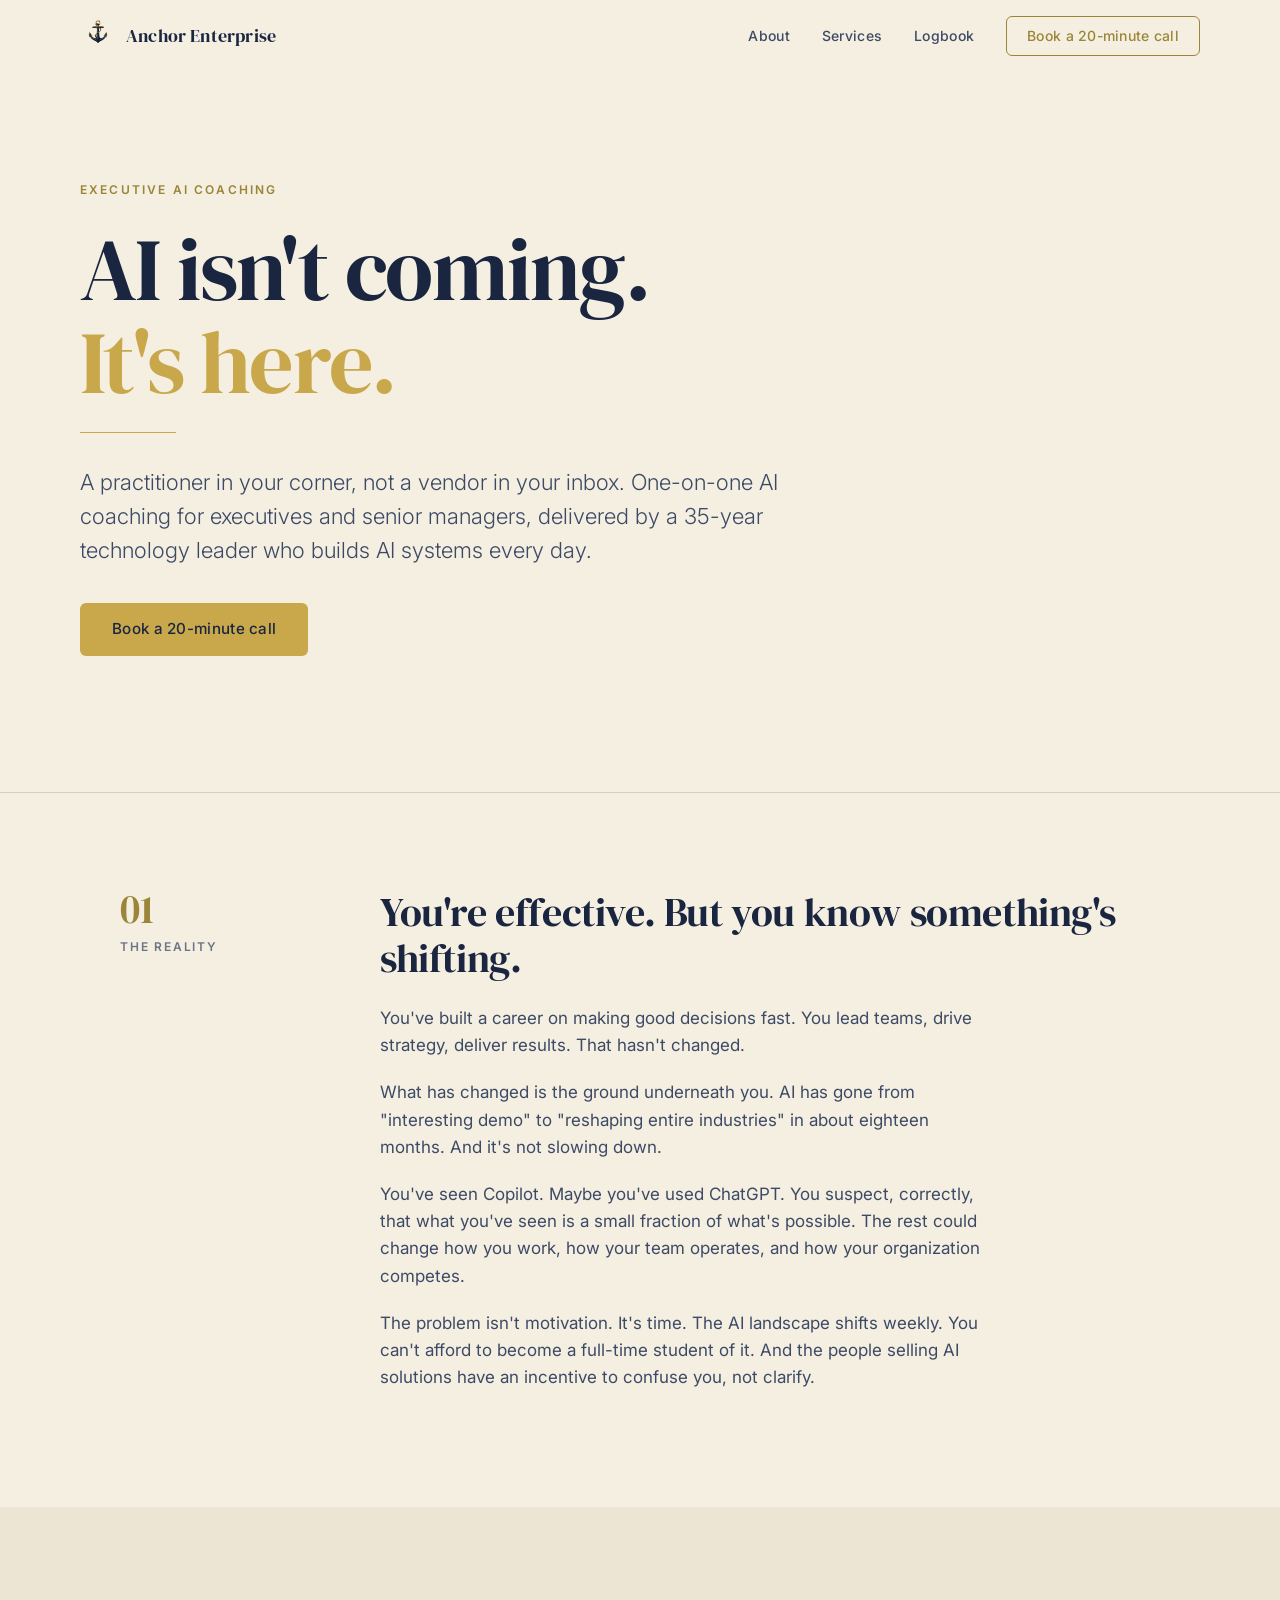
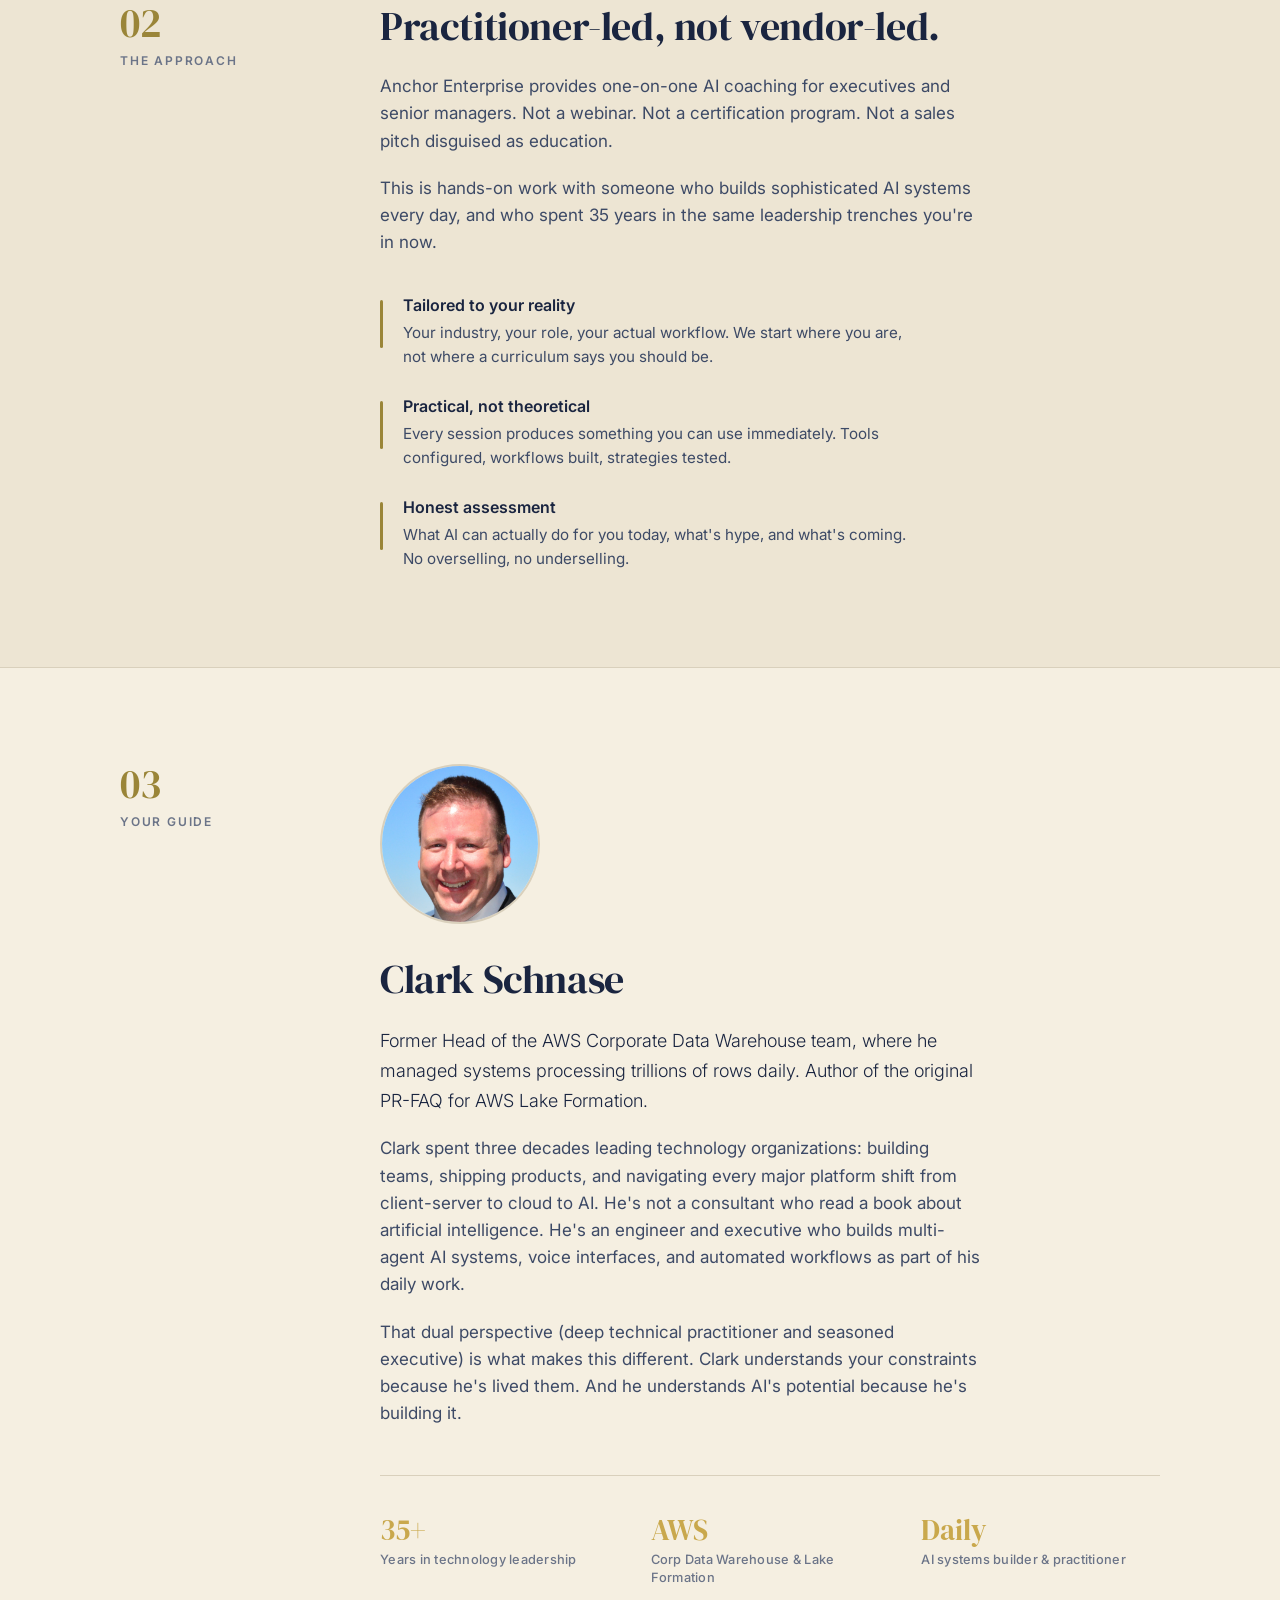
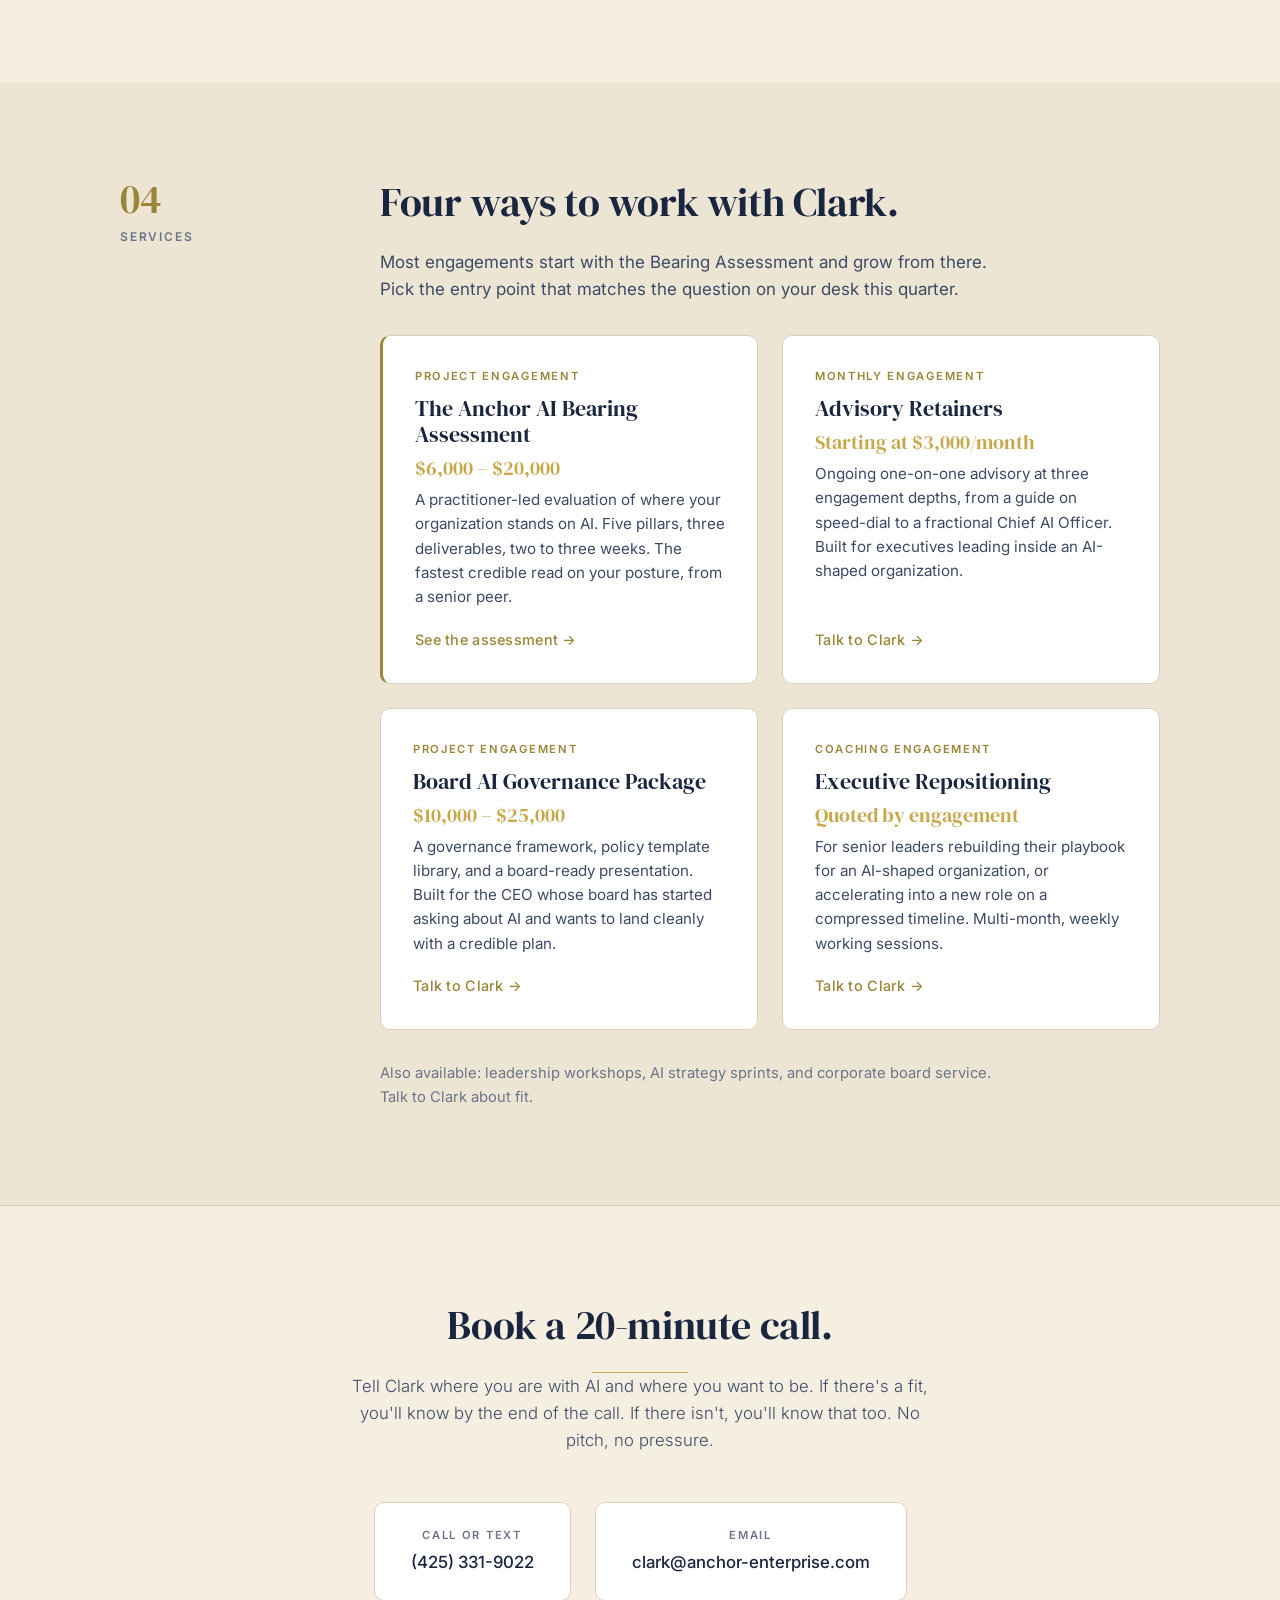
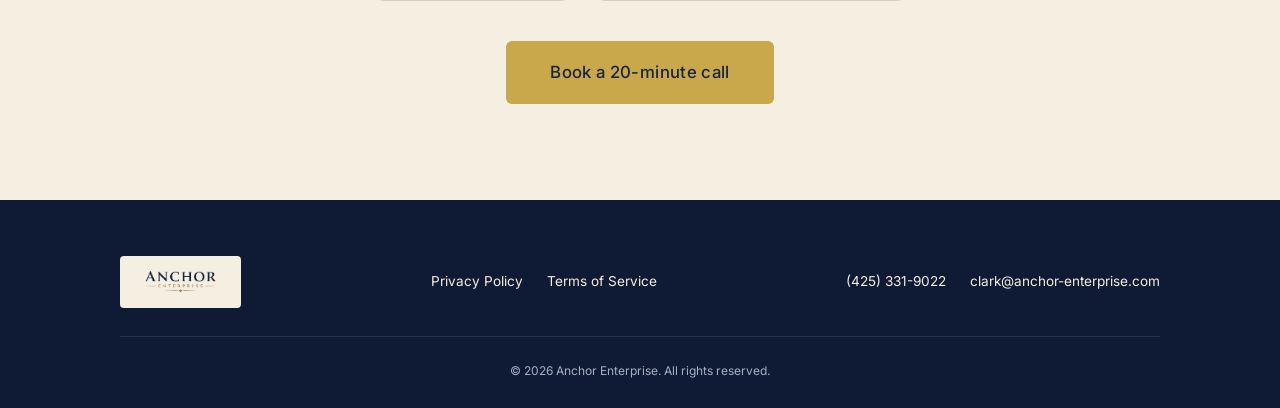
==== commit de6111cc: "Checkpoint Anchor website project state" ====
--- a/index.html
+++ b/index.html
@@ -73,7 +73,7 @@
                     <div class="prose reveal">
                         <p>You've built a career on making good decisions fast. You lead teams, drive strategy, deliver results. That hasn't changed.</p>
                         <p>What has changed is the ground underneath you. AI has gone from "interesting demo" to "reshaping entire industries" in about eighteen months. And it's not slowing down.</p>
-                        <p>You've seen Copilot. Maybe you've used ChatGPT. You suspect — correctly — that what you've seen is a small fraction of what's possible. The rest could change how you work, how your team operates, and how your organization competes.</p>
+                        <p>You've seen Copilot. Maybe you've used ChatGPT. You suspect, correctly, that what you've seen is a small fraction of what's possible. The rest could change how you work, how your team operates, and how your organization competes.</p>
                         <p>The problem isn't motivation. It's time. The AI landscape shifts weekly. You can't afford to become a full-time student of it. And the people selling AI solutions have an incentive to confuse you, not clarify.</p>
                     </div>
                 </div>
@@ -93,7 +93,7 @@
                     <h2 class="section-title reveal">Practitioner-led, not vendor-led.</h2>
                     <div class="prose reveal">
                         <p>Anchor Enterprise provides one-on-one AI coaching for executives and senior managers. Not a webinar. Not a certification program. Not a sales pitch disguised as education.</p>
-                        <p>This is hands-on work with someone who builds sophisticated AI systems every day — and who spent 35 years in the same leadership trenches you're in now.</p>
+                        <p>This is hands-on work with someone who builds sophisticated AI systems every day, and who spent 35 years in the same leadership trenches you're in now.</p>
                     </div>
                     <div class="features reveal">
                         <div class="feature">
@@ -132,11 +132,14 @@
                     <span class="section-label">Your Guide</span>
                 </div>
                 <div class="split-content">
+                    <div class="about-photo reveal">
+                        <img src="assets/clark-headshot.jpg" alt="Clark Schnase" class="headshot">
+                    </div>
                     <h2 class="section-title reveal">Clark Schnase</h2>
                     <div class="prose reveal">
                         <p class="lead">Former Head of the AWS Corporate Data Warehouse team, where he managed systems processing trillions of rows daily. Author of the original PR-FAQ for AWS Lake Formation.</p>
-                        <p>Clark spent three decades leading technology organizations — building teams, shipping products, and navigating every major platform shift from client-server to cloud to AI. He's not a consultant who read a book about artificial intelligence. He's an engineer and executive who builds multi-agent AI systems, voice interfaces, and automated workflows as part of his daily work.</p>
-                        <p>That dual perspective — deep technical practitioner and seasoned executive — is what makes this different. Clark understands your constraints because he's lived them. And he understands AI's potential because he's building it.</p>
+                        <p>Clark spent three decades leading technology organizations: building teams, shipping products, and navigating every major platform shift from client-server to cloud to AI. He's not a consultant who read a book about artificial intelligence. He's an engineer and executive who builds multi-agent AI systems, voice interfaces, and automated workflows as part of his daily work.</p>
+                        <p>That dual perspective (deep technical practitioner and seasoned executive) is what makes this different. Clark understands your constraints because he's lived them. And he understands AI's potential because he's building it.</p>
                     </div>
                     <div class="credentials reveal">
                         <div class="credential">
@@ -180,7 +183,7 @@
                             <span class="service-eyebrow">Monthly engagement</span>
                             <h3>Advisory Retainers</h3>
                             <span class="service-price">Starting at $3,000/month</span>
-                            <p>Ongoing one-on-one advisory at three engagement depths &mdash; from a guide on speed-dial to a fractional Chief AI Officer. Built for executives leading inside an AI-shaped organization.</p>
+                            <p>Ongoing one-on-one advisory at three engagement depths, from a guide on speed-dial to a fractional Chief AI Officer. Built for executives leading inside an AI-shaped organization.</p>
                             <span class="service-link">Talk to Clark <span aria-hidden="true">&rarr;</span></span>
                         </a>
                         <a class="service-card" href="#contact">
--- a/styles.css
+++ b/styles.css
@@ -754,6 +754,20 @@
     text-decoration: none;
 }
 
+/* --- About Photo --- */
+.about-photo {
+    margin-bottom: 2rem;
+}
+
+.headshot {
+    width: 160px;
+    height: 160px;
+    border-radius: 50%;
+    object-fit: cover;
+    object-position: center top;
+    border: 2px solid var(--border);
+}
+
 /* --- Credentials --- */
 .credentials {
     display: grid;
@@ -1676,3 +1690,4 @@
         padding: 24px;
     }
 }
+
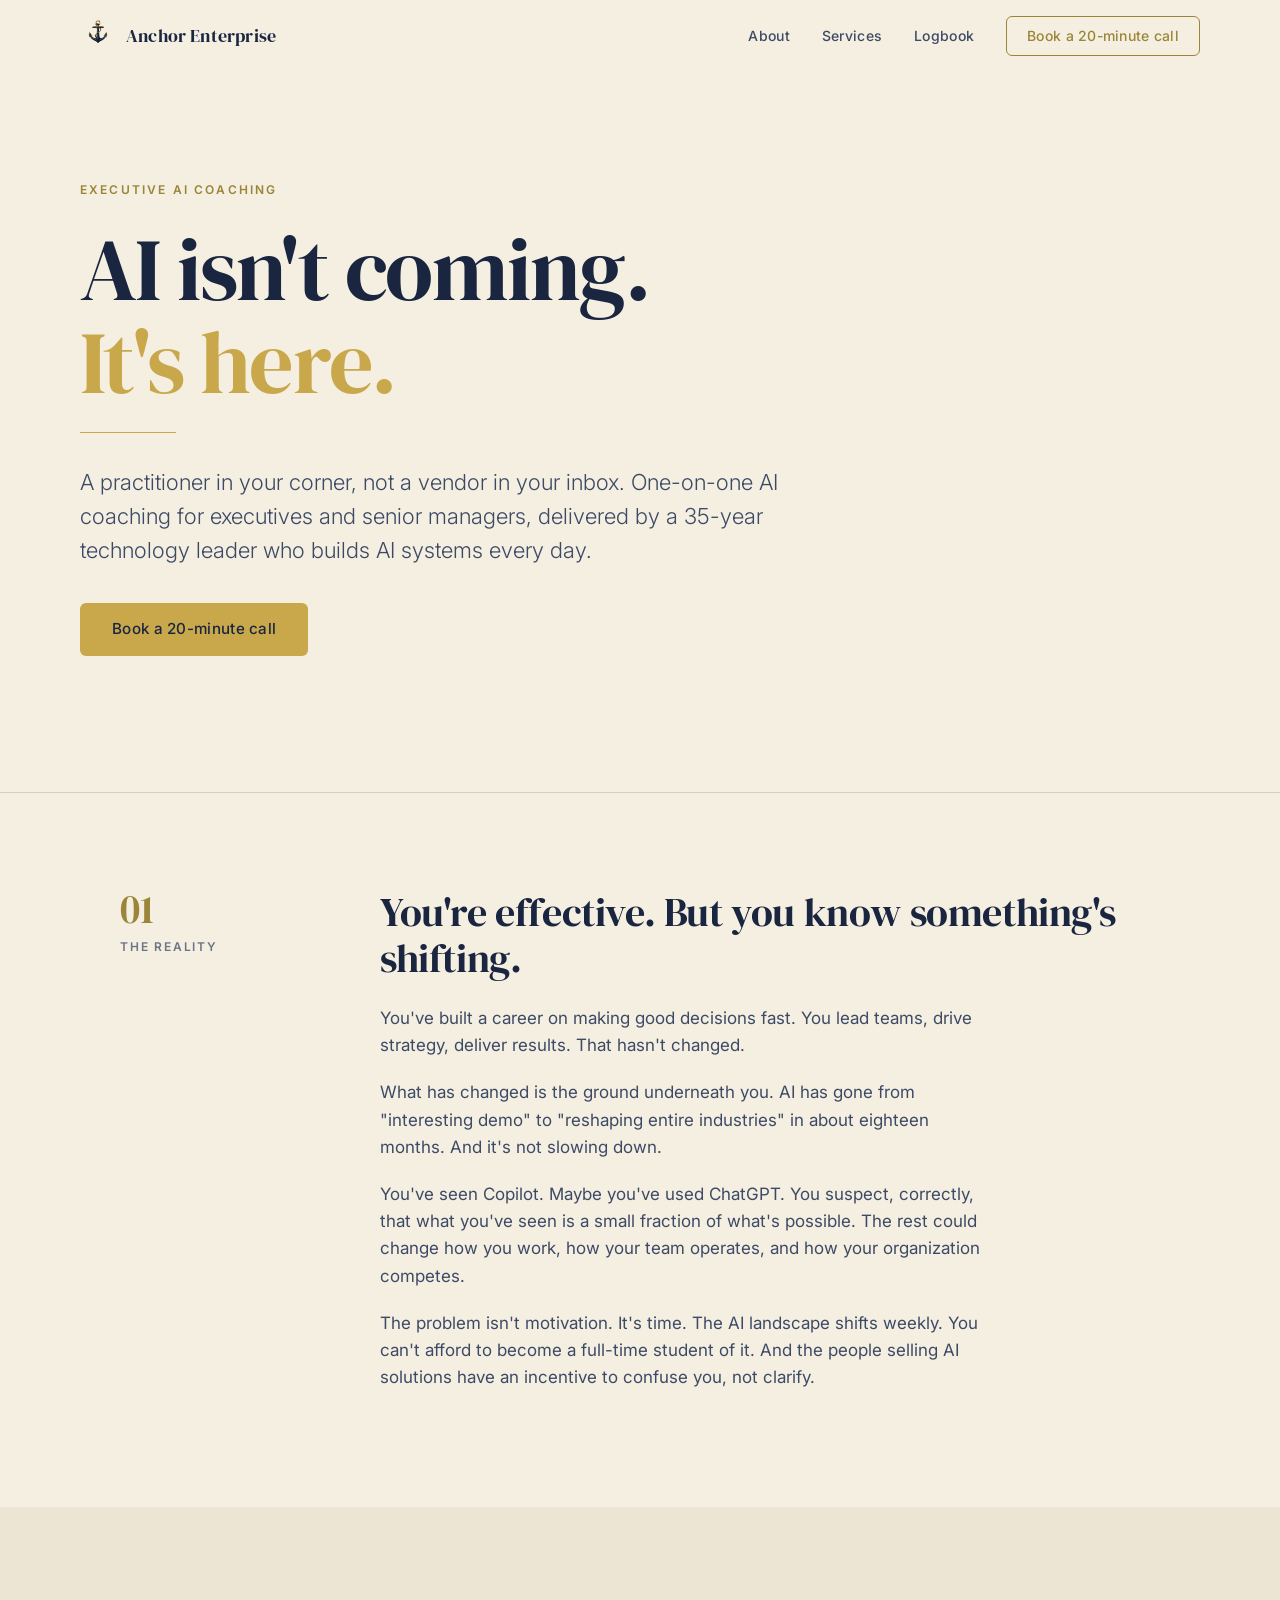
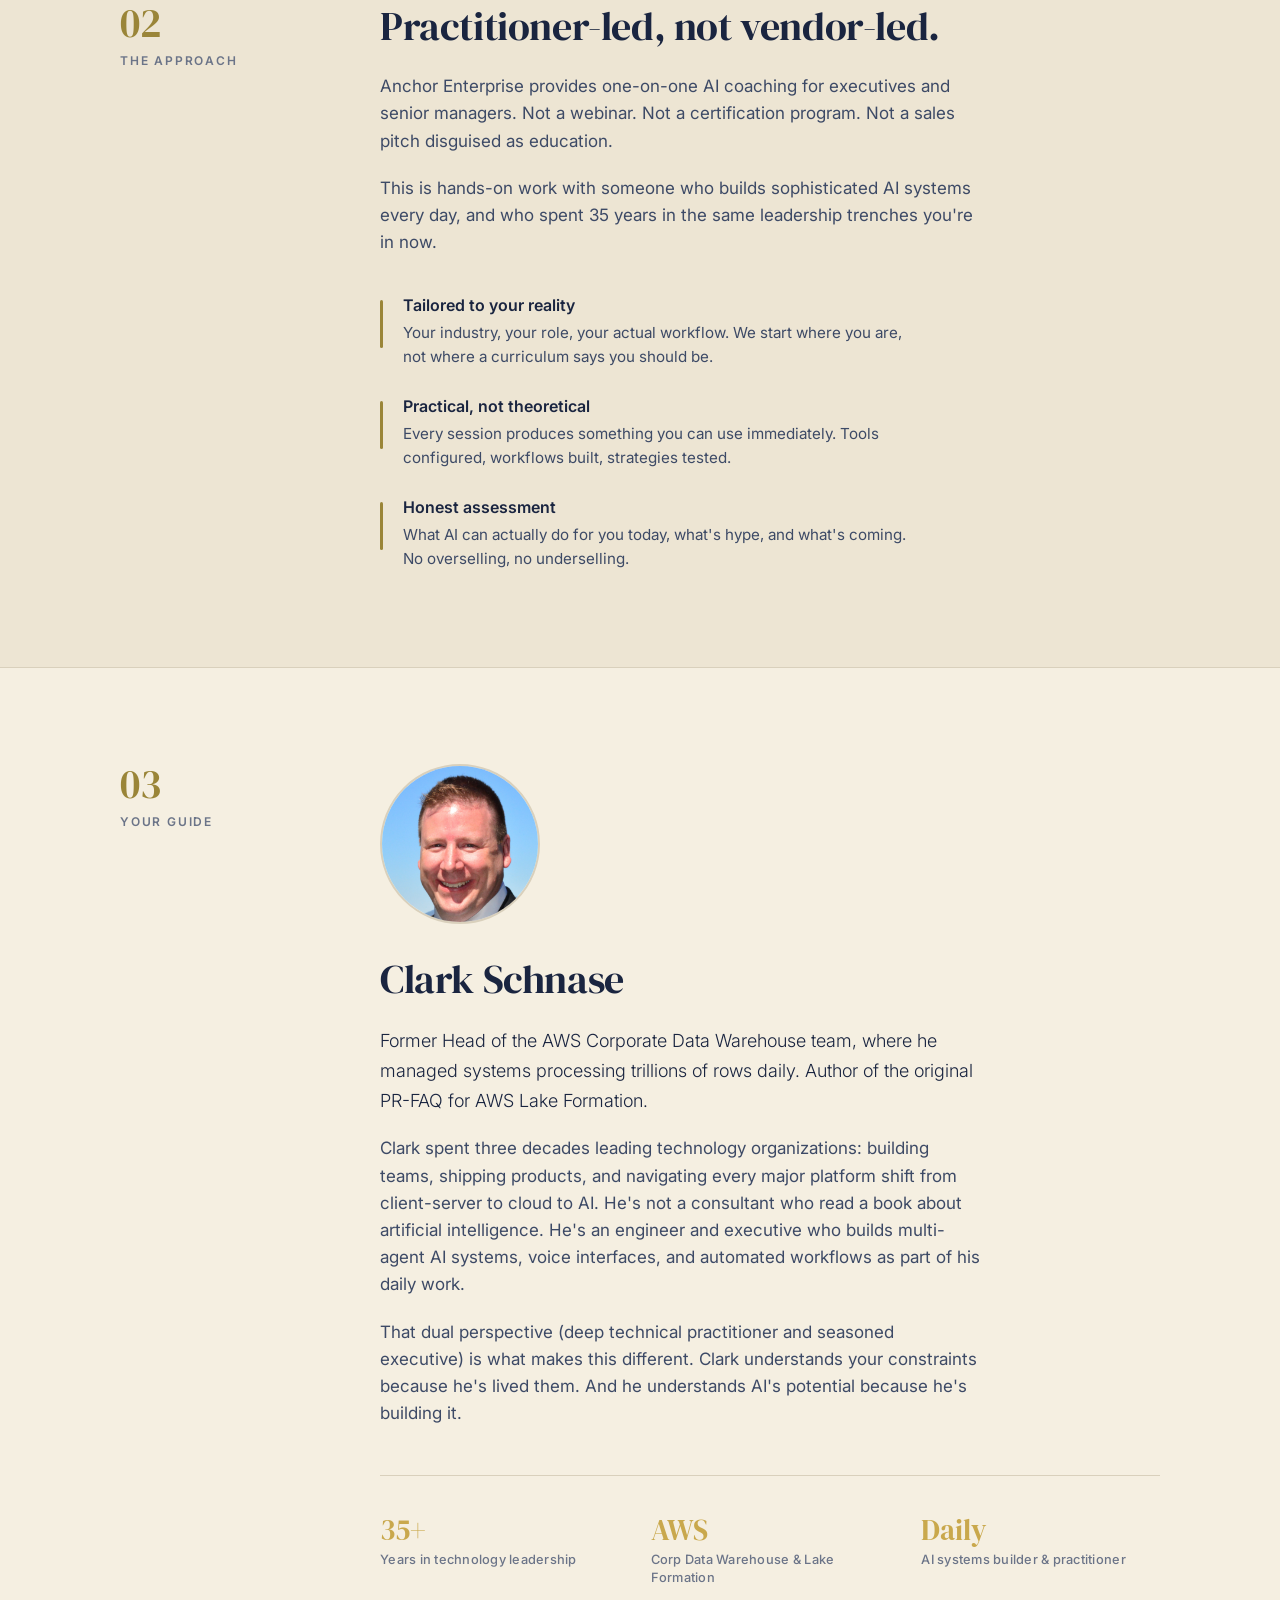
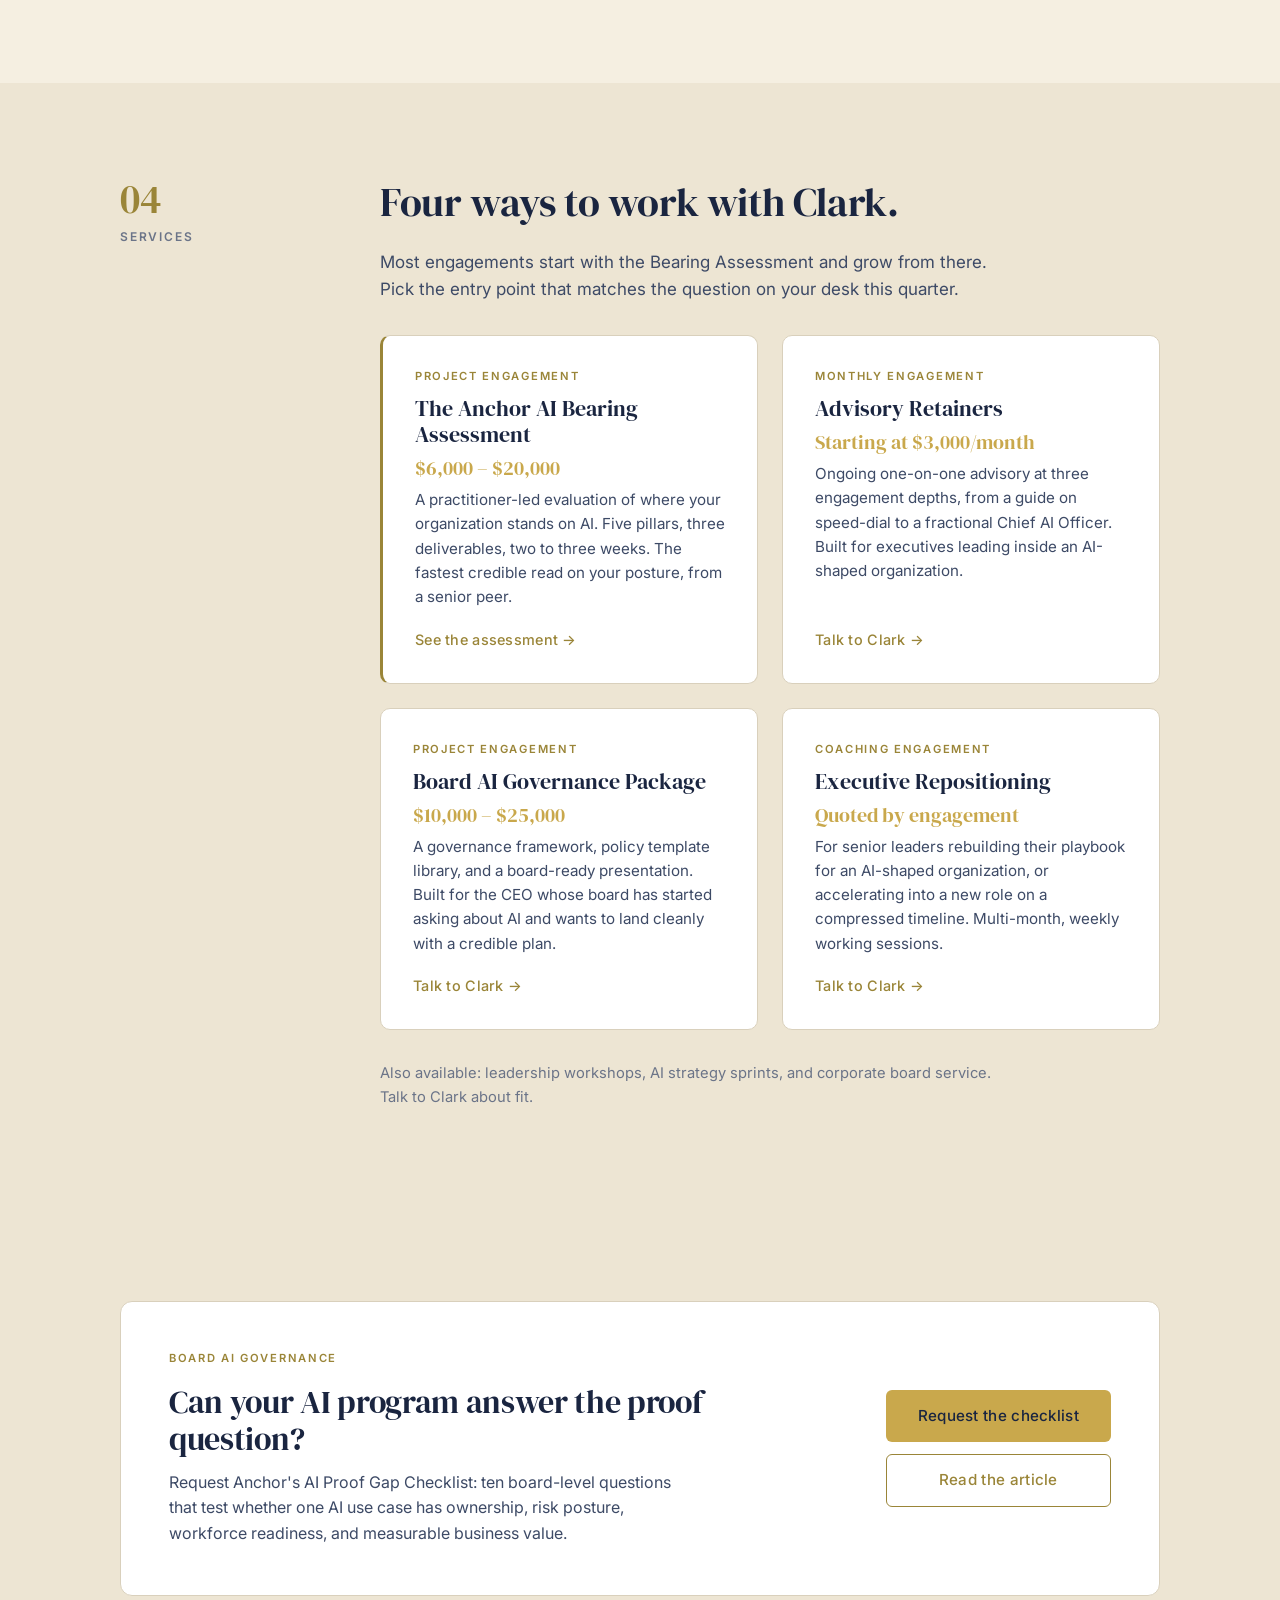
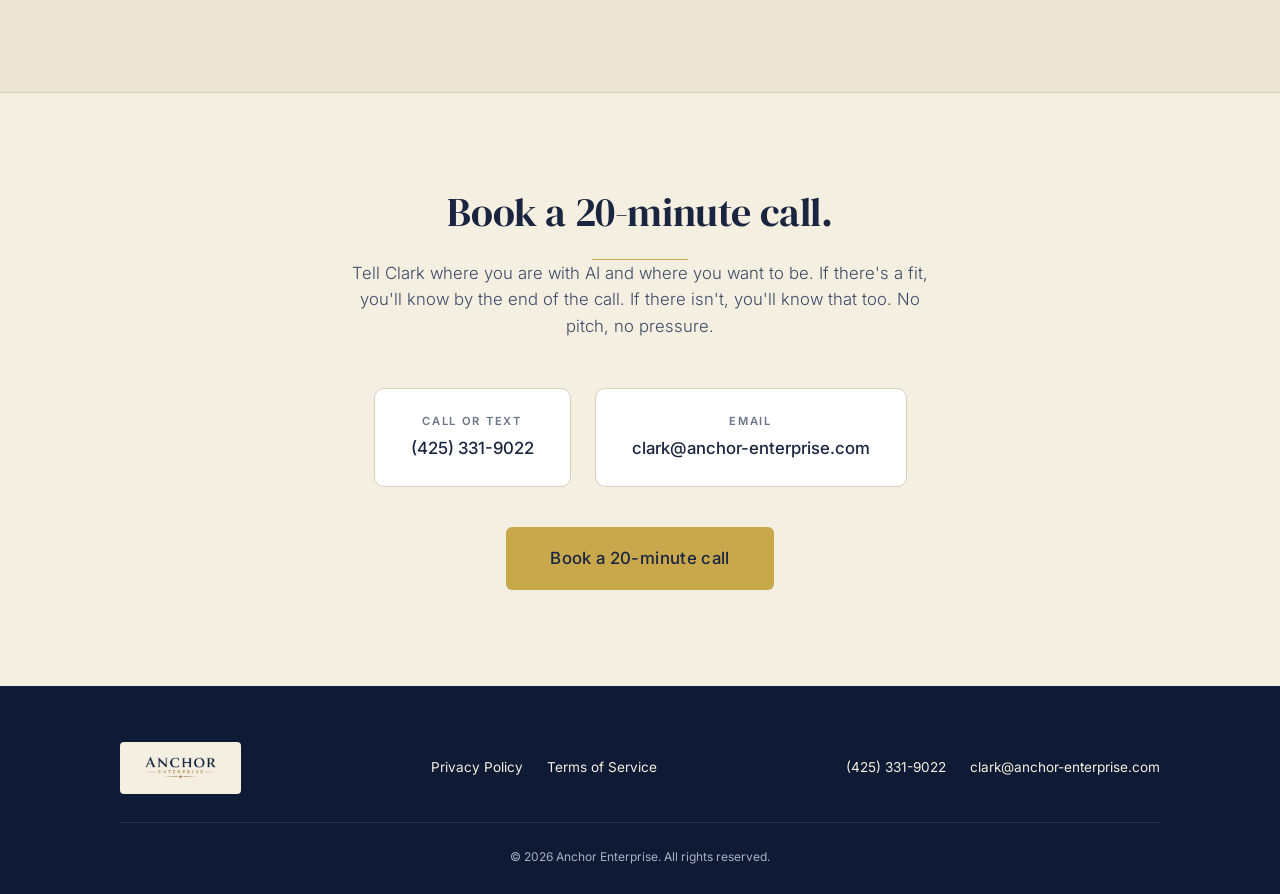
==== commit 04a85d21: "feat: add website lead capture path" ====
--- a/index.html
+++ b/index.html
@@ -17,6 +17,7 @@
     <link rel="preconnect" href="https://fonts.gstatic.com" crossorigin>
     <link href="https://fonts.googleapis.com/css2?family=DM+Serif+Display&family=Inter:wght@300;400;500;600&display=swap" rel="stylesheet">
     <link rel="stylesheet" href="styles.css">
+    <script defer data-domain="anchor-enterprise.com" src="https://plausible.io/js/script.outbound-links.tagged-events.js"></script>
 </head>
 <body>
     <!-- Navigation -->
@@ -55,7 +56,7 @@
             <hr class="rule reveal">
             <p class="hero-sub reveal">A practitioner in your corner, not a vendor in your inbox. One-on-one AI coaching for executives and senior managers, delivered by a 35-year technology leader who builds AI systems every day.</p>
             <div class="hero-cta reveal">
-                <a href="https://calendar.app.google/hUtfPcRYZ8Zdm6JH6" target="_blank" rel="noopener" class="btn btn-primary">Book a 20-minute call</a>
+                <a href="https://calendar.app.google/hUtfPcRYZ8Zdm6JH6" target="_blank" rel="noopener" class="btn btn-primary" data-track-event="book_call_click" data-track-prop-cta="hero">Book a 20-minute call</a>
             </div>
         </div>
     </header>
@@ -207,6 +208,24 @@
         </div>
     </section>
 
+
+    <!-- Lead Magnet -->
+    <section class="section section-logbook-cta" id="proof-gap-checklist">
+        <div class="container">
+            <div class="logbook-cta reveal">
+                <div>
+                    <span class="logbook-cta-eyebrow">Board AI governance</span>
+                    <h2 class="section-title">Can your AI program answer the proof question?</h2>
+                    <p>Request Anchor's AI Proof Gap Checklist: ten board-level questions that test whether one AI use case has ownership, risk posture, workforce readiness, and measurable business value.</p>
+                </div>
+                <div class="logbook-cta-actions">
+                    <a href="ai-proof-gap-checklist.html?utm_source=anchor_site&utm_medium=homepage_cta&utm_campaign=article-03-ai-proof-gap&utm_content=proof-gap-checklist" class="btn btn-primary" data-track-event="lead_magnet_click" data-track-prop-form="ai-proof-gap-checklist" data-track-prop-campaign="article-03-ai-proof-gap">Request the checklist</a>
+                    <a href="logbook/ai-proof-gap.html" class="btn btn-outline" data-track-event="service_click" data-track-prop-cta="homepage_proof_gap_article">Read the article</a>
+                </div>
+            </div>
+        </div>
+    </section>
+
     <!-- Contact -->
     <section class="section section-contact" id="contact">
         <div class="container">
@@ -227,7 +246,7 @@
                     </a>
                 </div>
                 <div class="contact-cta">
-                    <a href="https://calendar.app.google/hUtfPcRYZ8Zdm6JH6" target="_blank" rel="noopener" class="btn btn-primary btn-large">Book a 20-minute call</a>
+                    <a href="https://calendar.app.google/hUtfPcRYZ8Zdm6JH6" target="_blank" rel="noopener" class="btn btn-primary btn-large" data-track-event="book_call_click" data-track-prop-cta="contact">Book a 20-minute call</a>
                 </div>
             </div>
         </div>
--- a/styles.css
+++ b/styles.css
@@ -1691,3 +1691,155 @@
     }
 }
 
+
+
+/* --- Lead capture / lead magnet pages --- */
+.lead-magnet-page {
+    background: var(--bg-cream);
+    min-height: 100vh;
+}
+
+.lead-magnet-hero {
+    padding-top: 140px;
+}
+
+.lead-magnet-layout {
+    display: grid;
+    grid-template-columns: minmax(0, 1fr) minmax(320px, 460px);
+    gap: clamp(36px, 6vw, 72px);
+    align-items: start;
+}
+
+.lead-magnet-copy .hero-title {
+    font-size: clamp(2.7rem, 6vw, 4.8rem);
+    max-width: 760px;
+}
+
+.lead-magnet-copy .hero-sub {
+    max-width: 660px;
+}
+
+.lead-magnet-points {
+    margin: 28px 0 0;
+    padding-left: 22px;
+    color: var(--text-secondary);
+}
+
+.lead-magnet-points li {
+    margin-bottom: 10px;
+    line-height: 1.55;
+}
+
+.lead-form-card {
+    background: var(--bg-elevated);
+    border: 1px solid var(--border);
+    border-left: 3px solid var(--accent);
+    border-radius: 10px;
+    padding: clamp(28px, 4vw, 40px);
+    box-shadow: 0 14px 40px rgba(26, 37, 64, 0.08);
+}
+
+.lead-form-card .cta-eyebrow {
+    display: block;
+    font-size: 0.74rem;
+    font-weight: 600;
+    letter-spacing: 0.15em;
+    text-transform: uppercase;
+    color: var(--accent-dim);
+    margin-bottom: 12px;
+}
+
+.lead-form-card h2 {
+    font-size: 1.8rem;
+    margin-bottom: 12px;
+}
+
+.lead-form-card p {
+    font-size: 0.96rem;
+    line-height: 1.6;
+    margin-bottom: 22px;
+    color: var(--text-secondary);
+}
+
+.lead-form {
+    display: grid;
+    gap: 16px;
+}
+
+.form-field {
+    display: grid;
+    gap: 7px;
+    font-size: 0.82rem;
+    font-weight: 600;
+    letter-spacing: 0.04em;
+    color: var(--text-primary);
+}
+
+.form-field input,
+.form-field textarea {
+    width: 100%;
+    font: inherit;
+    font-size: 0.98rem;
+    color: var(--text-primary);
+    background: var(--bg-cream);
+    border: 1px solid var(--border);
+    border-radius: 6px;
+    padding: 12px 14px;
+    outline: none;
+    transition: border-color 0.2s ease, box-shadow 0.2s ease;
+}
+
+.form-field textarea {
+    resize: vertical;
+    min-height: 110px;
+}
+
+.form-field input:focus,
+.form-field textarea:focus {
+    border-color: var(--accent-dim);
+    box-shadow: 0 0 0 3px var(--accent-glow);
+}
+
+.form-field--trap {
+    position: absolute;
+    left: -10000px;
+    width: 1px;
+    height: 1px;
+    overflow: hidden;
+}
+
+.form-consent {
+    display: flex;
+    gap: 10px;
+    align-items: flex-start;
+    font-size: 0.82rem;
+    line-height: 1.45;
+    color: var(--text-tertiary);
+}
+
+.form-consent input {
+    margin-top: 3px;
+    accent-color: var(--accent-dim);
+}
+
+.form-status {
+    min-height: 1.4em;
+    font-size: 0.88rem;
+    color: var(--text-secondary);
+    margin: 0;
+}
+
+button[disabled] {
+    cursor: wait;
+    opacity: 0.7;
+}
+
+@media (max-width: 900px) {
+    .lead-magnet-layout {
+        grid-template-columns: 1fr;
+    }
+
+    .lead-magnet-hero {
+        padding-top: 112px;
+    }
+}
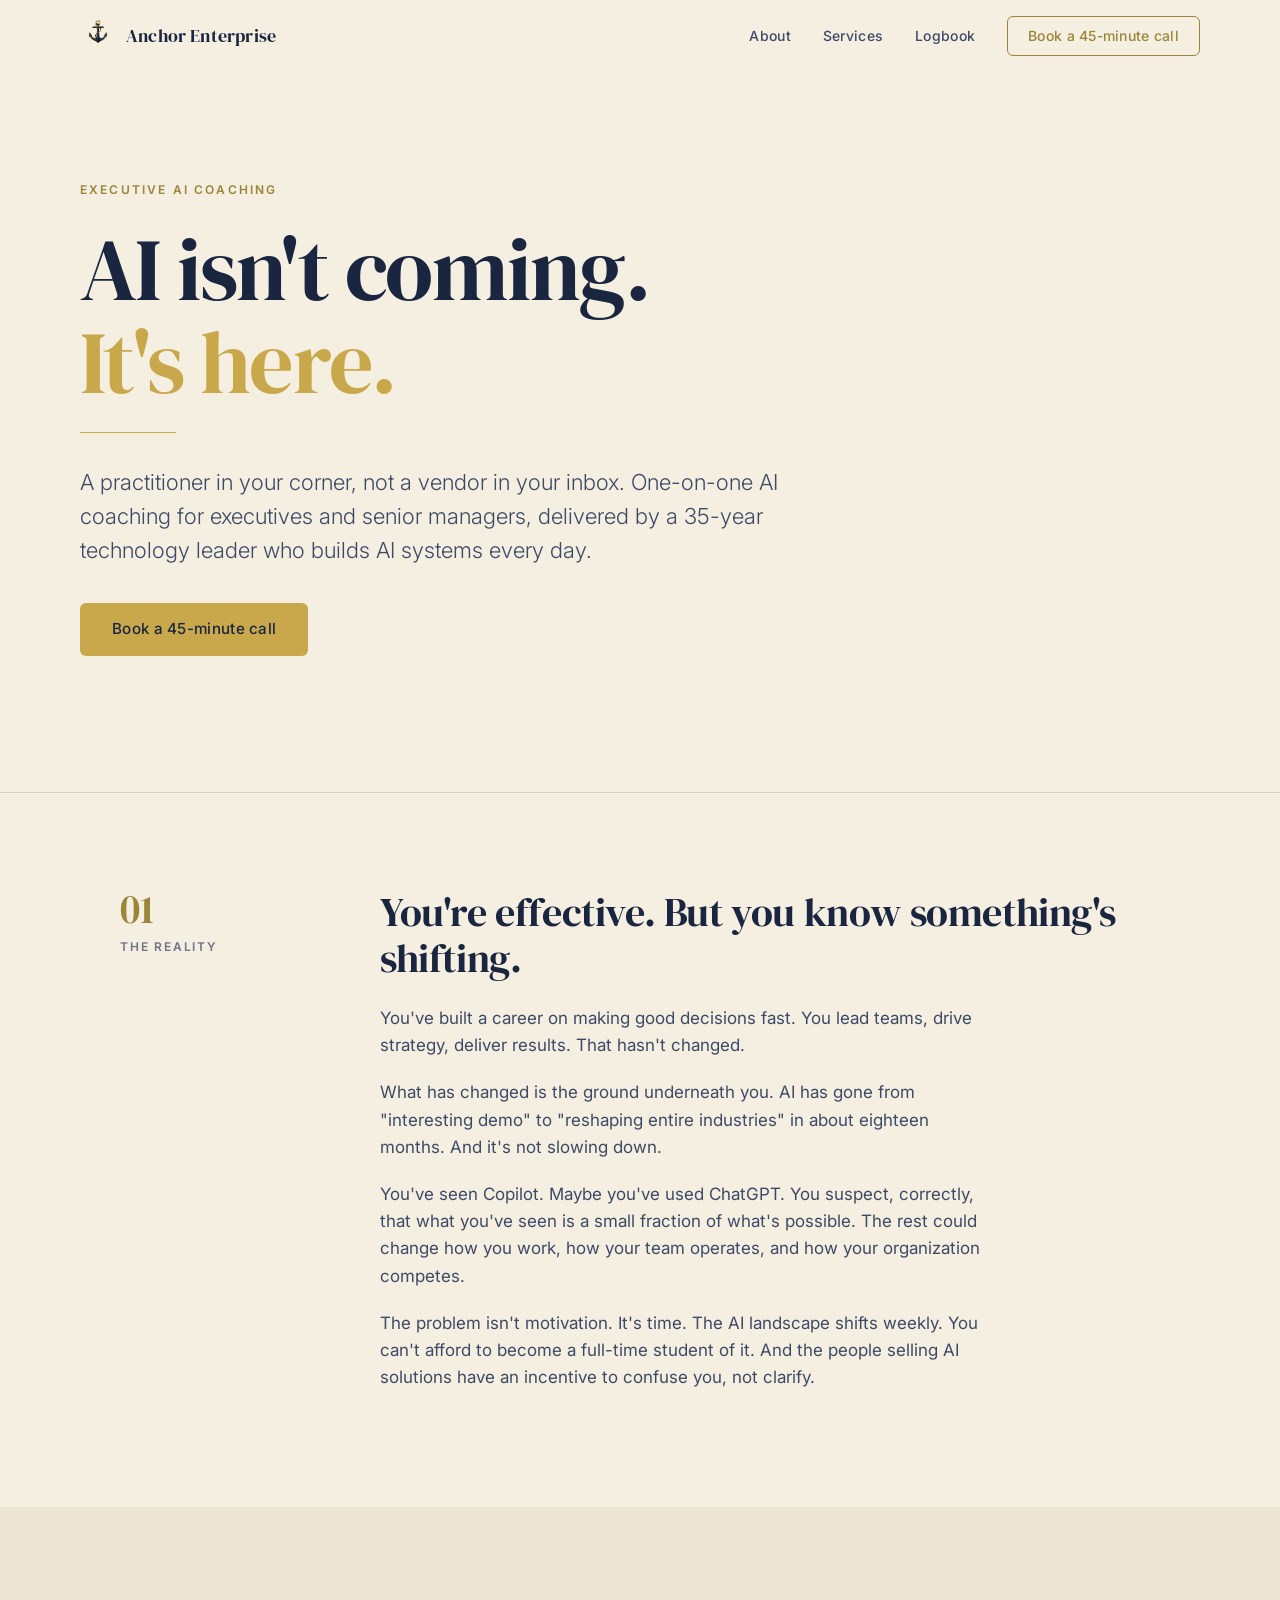
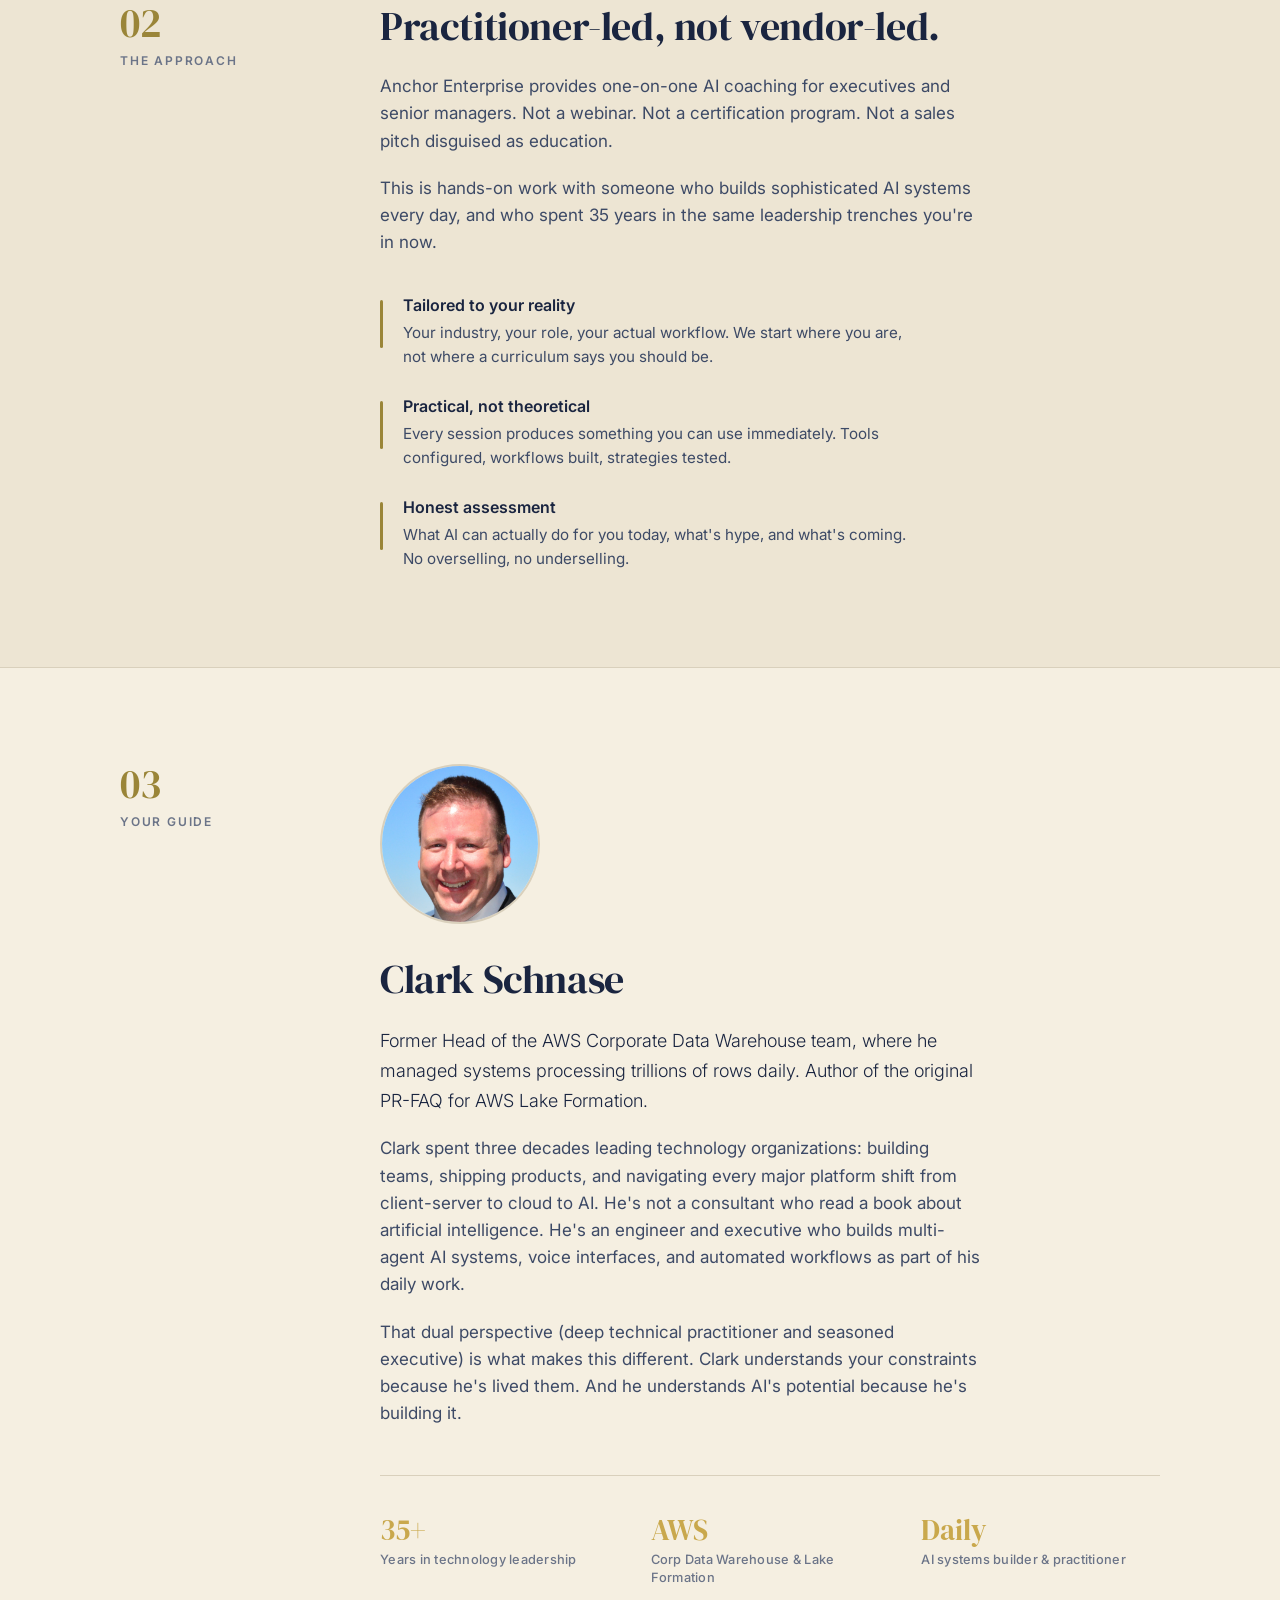
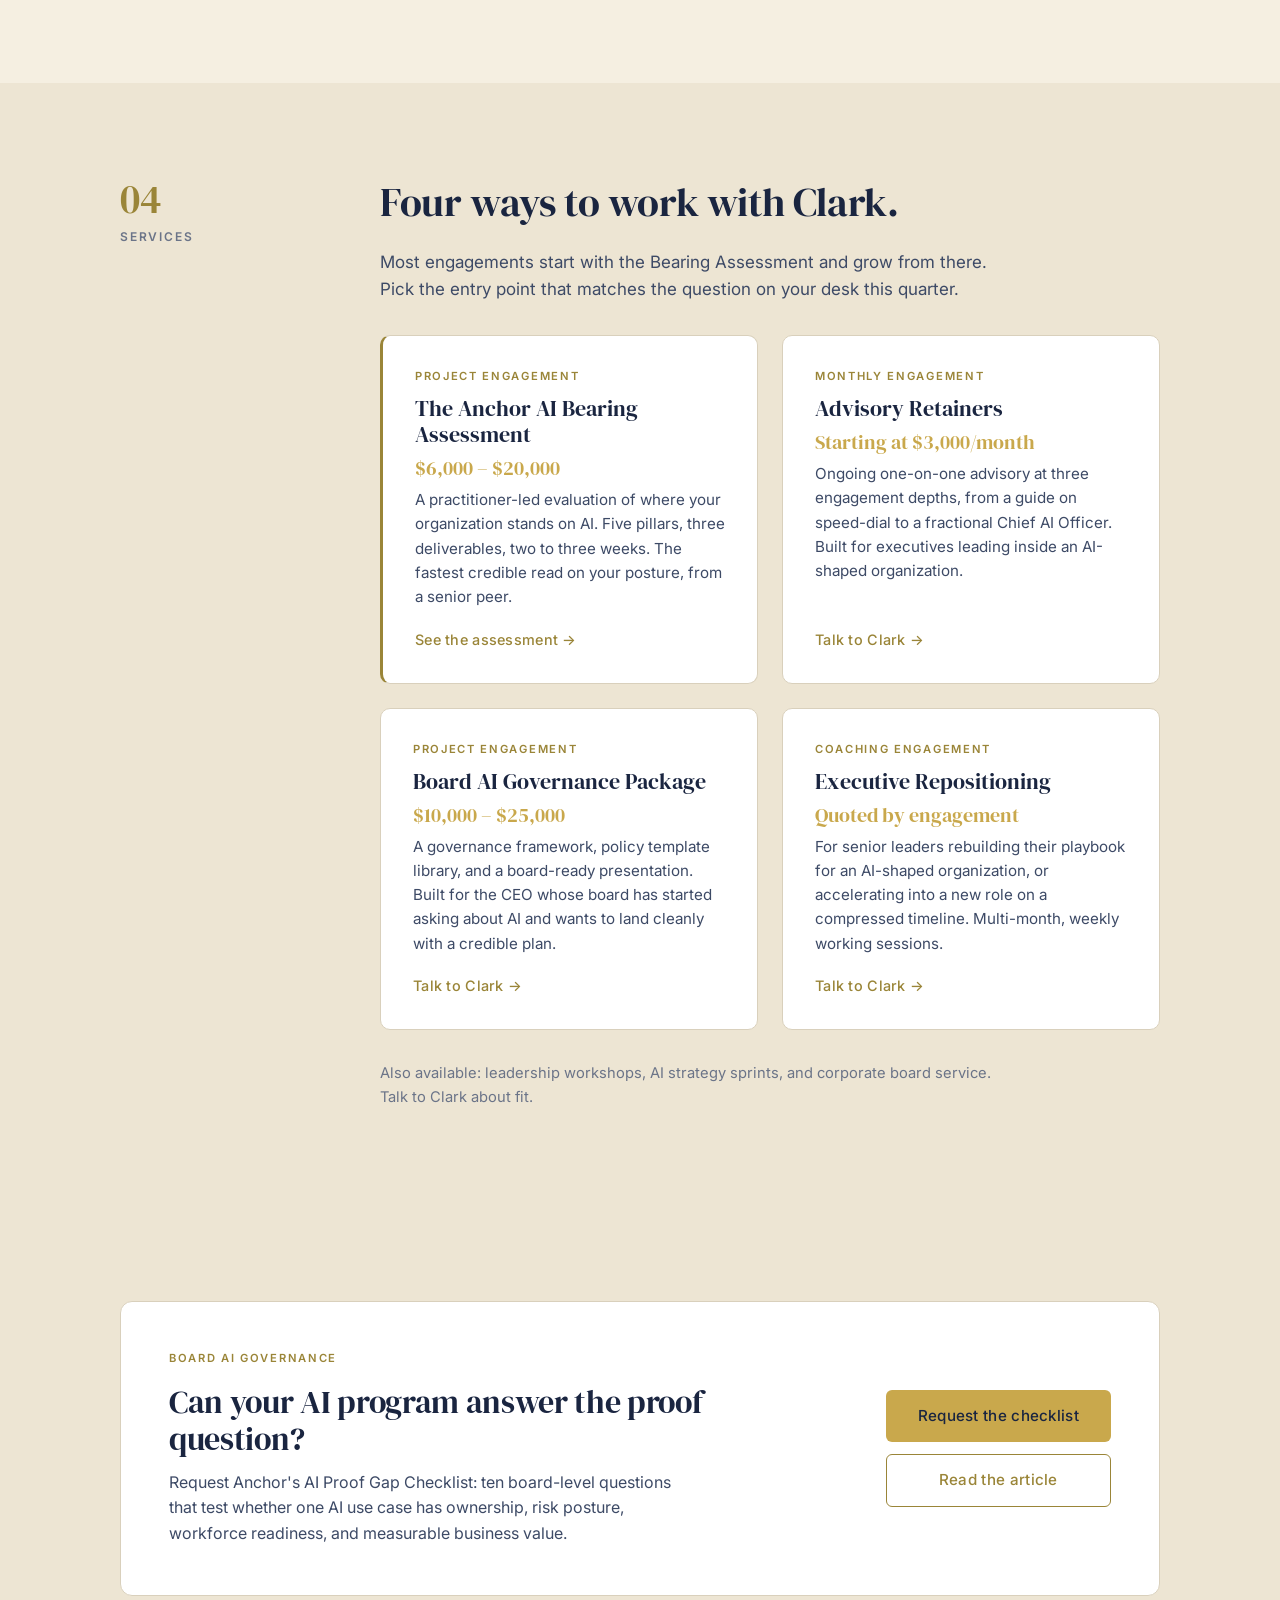
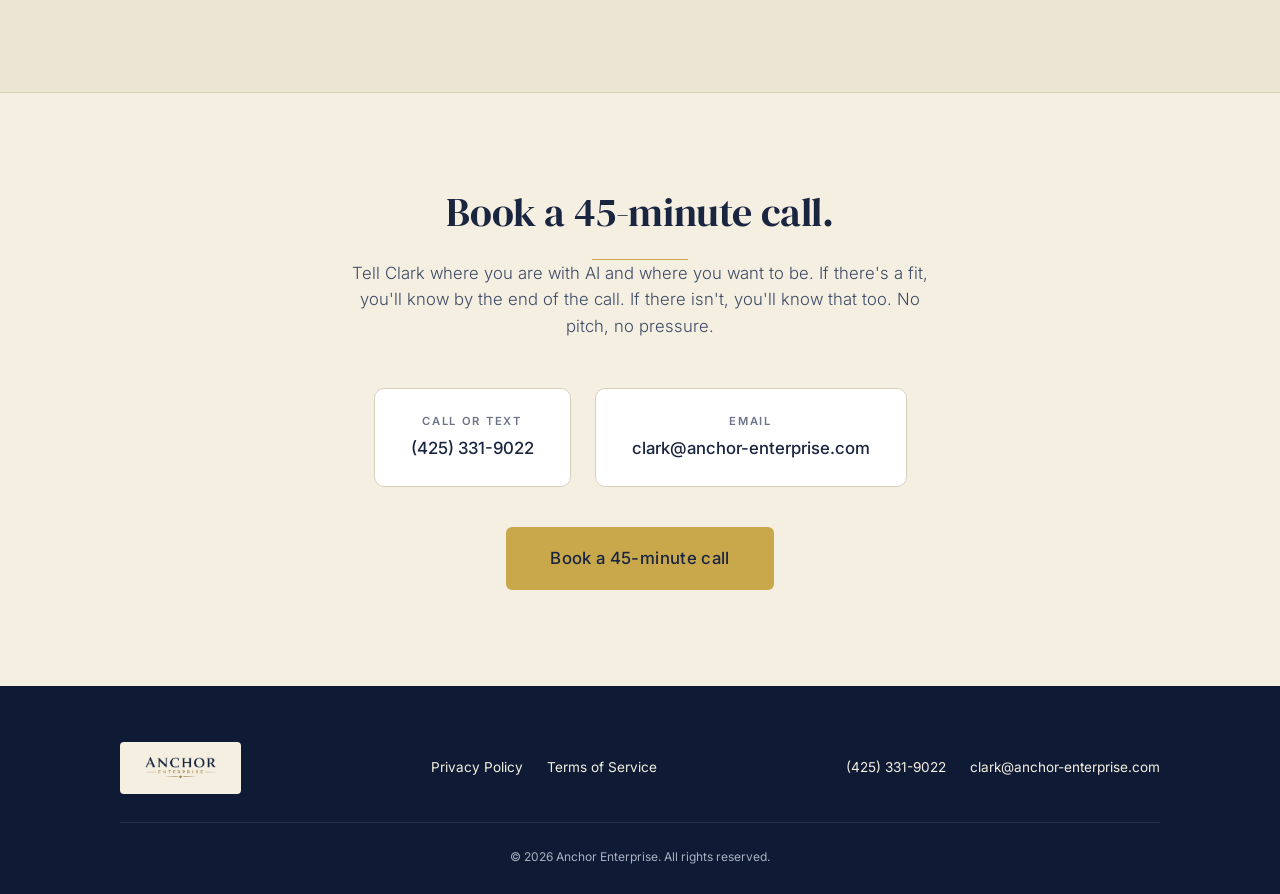
==== commit e1b5784b: "fix: update call CTA and checklist delivery" ====
--- a/index.html
+++ b/index.html
@@ -17,7 +17,14 @@
     <link rel="preconnect" href="https://fonts.gstatic.com" crossorigin>
     <link href="https://fonts.googleapis.com/css2?family=DM+Serif+Display&family=Inter:wght@300;400;500;600&display=swap" rel="stylesheet">
     <link rel="stylesheet" href="styles.css">
-    <script defer data-domain="anchor-enterprise.com" src="https://plausible.io/js/script.outbound-links.tagged-events.js"></script>
+    <!-- Google tag (gtag.js) -->
+    <script async src="https://www.googletagmanager.com/gtag/js?id=G-DP552GE7VP"></script>
+    <script>
+      window.dataLayer = window.dataLayer || [];
+      function gtag(){dataLayer.push(arguments);}
+      gtag('js', new Date());
+      gtag('config', 'G-DP552GE7VP');
+    </script>
 </head>
 <body>
     <!-- Navigation -->
@@ -31,7 +38,7 @@
                 <a href="#about">About</a>
                 <a href="#services">Services</a>
                 <a href="logbook.html">Logbook</a>
-                <a href="https://calendar.app.google/hUtfPcRYZ8Zdm6JH6" target="_blank" rel="noopener" class="nav-cta">Book a 20-minute call</a>
+                <a href="https://calendar.app.google/hUtfPcRYZ8Zdm6JH6" target="_blank" rel="noopener" class="nav-cta">Book a 45-minute call</a>
             </div>
             <button class="mobile-toggle" id="mobile-toggle" aria-label="Menu">
                 <span></span>
@@ -45,7 +52,7 @@
         <a href="#about">About</a>
         <a href="#services">Services</a>
         <a href="logbook.html">Logbook</a>
-        <a href="https://calendar.app.google/hUtfPcRYZ8Zdm6JH6" target="_blank" rel="noopener" class="nav-cta">Book a 20-minute call</a>
+        <a href="https://calendar.app.google/hUtfPcRYZ8Zdm6JH6" target="_blank" rel="noopener" class="nav-cta">Book a 45-minute call</a>
     </div>
 
     <!-- Hero -->
@@ -56,7 +63,7 @@
             <hr class="rule reveal">
             <p class="hero-sub reveal">A practitioner in your corner, not a vendor in your inbox. One-on-one AI coaching for executives and senior managers, delivered by a 35-year technology leader who builds AI systems every day.</p>
             <div class="hero-cta reveal">
-                <a href="https://calendar.app.google/hUtfPcRYZ8Zdm6JH6" target="_blank" rel="noopener" class="btn btn-primary" data-track-event="book_call_click" data-track-prop-cta="hero">Book a 20-minute call</a>
+                <a href="https://calendar.app.google/hUtfPcRYZ8Zdm6JH6" target="_blank" rel="noopener" class="btn btn-primary" data-track-event="book_call_click" data-track-prop-cta="hero">Book a 45-minute call</a>
             </div>
         </div>
     </header>
@@ -231,7 +238,7 @@
         <div class="container">
             <div class="contact-block reveal">
                 <div class="contact-header">
-                    <h2 class="section-title">Book a 20-minute call.</h2>
+                    <h2 class="section-title">Book a 45-minute call.</h2>
                     <hr class="rule">
                     <p class="contact-sub">Tell Clark where you are with AI and where you want to be. If there's a fit, you'll know by the end of the call. If there isn't, you'll know that too. No pitch, no pressure.</p>
                 </div>
@@ -246,7 +253,7 @@
                     </a>
                 </div>
                 <div class="contact-cta">
-                    <a href="https://calendar.app.google/hUtfPcRYZ8Zdm6JH6" target="_blank" rel="noopener" class="btn btn-primary btn-large" data-track-event="book_call_click" data-track-prop-cta="contact">Book a 20-minute call</a>
+                    <a href="https://calendar.app.google/hUtfPcRYZ8Zdm6JH6" target="_blank" rel="noopener" class="btn btn-primary btn-large" data-track-event="book_call_click" data-track-prop-cta="contact">Book a 45-minute call</a>
                 </div>
             </div>
         </div>
